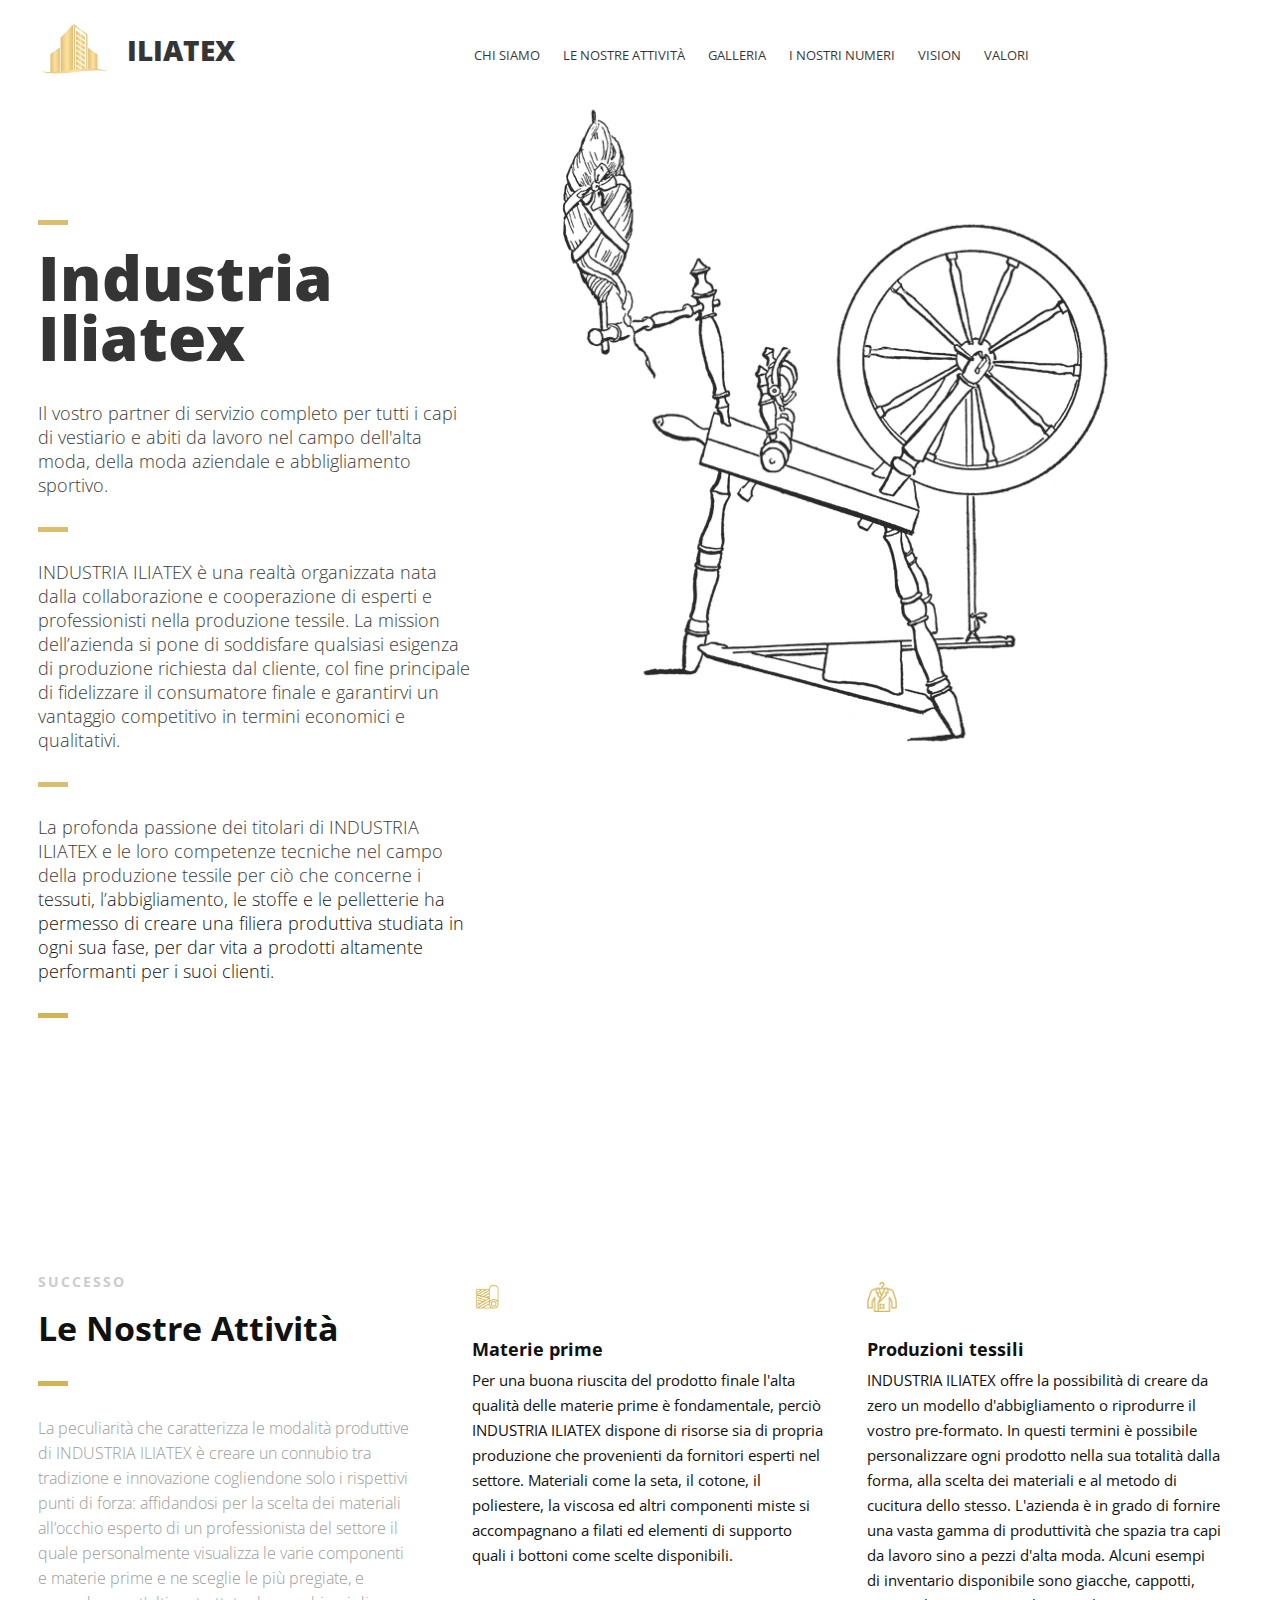
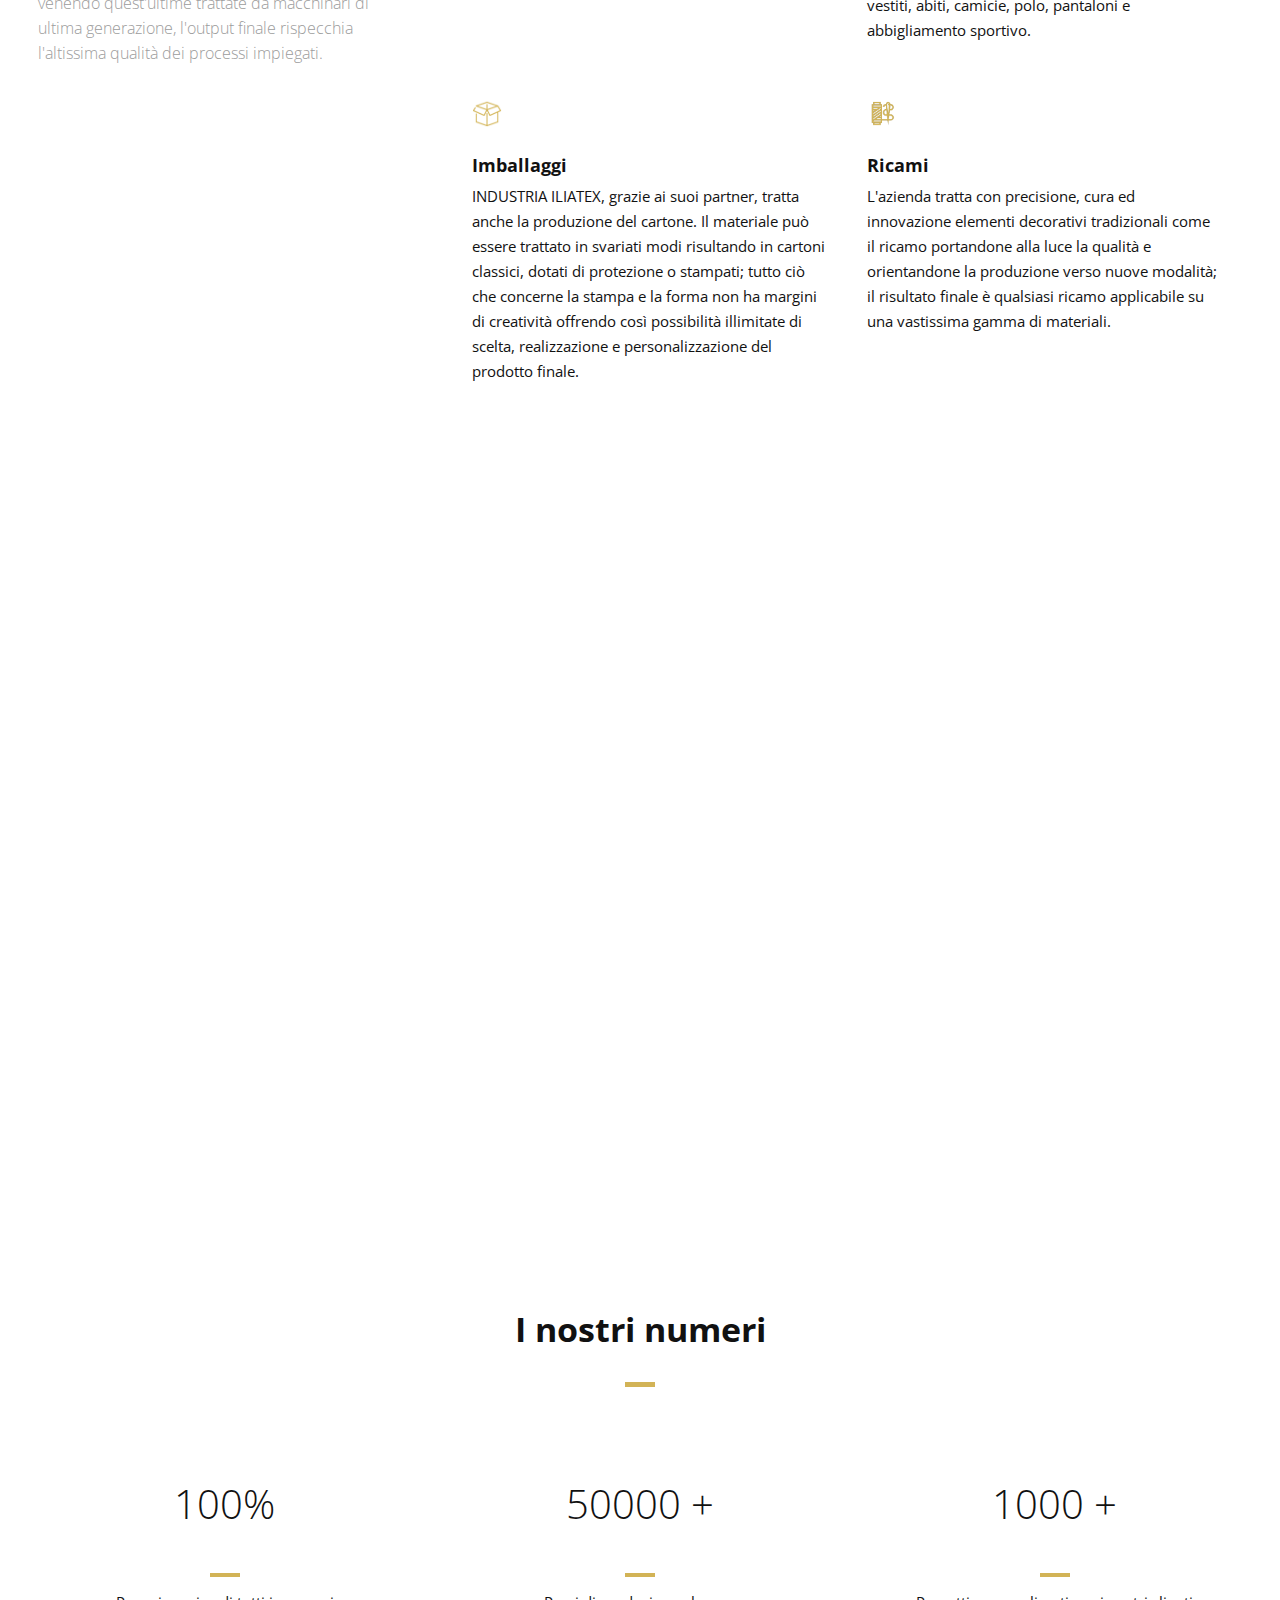
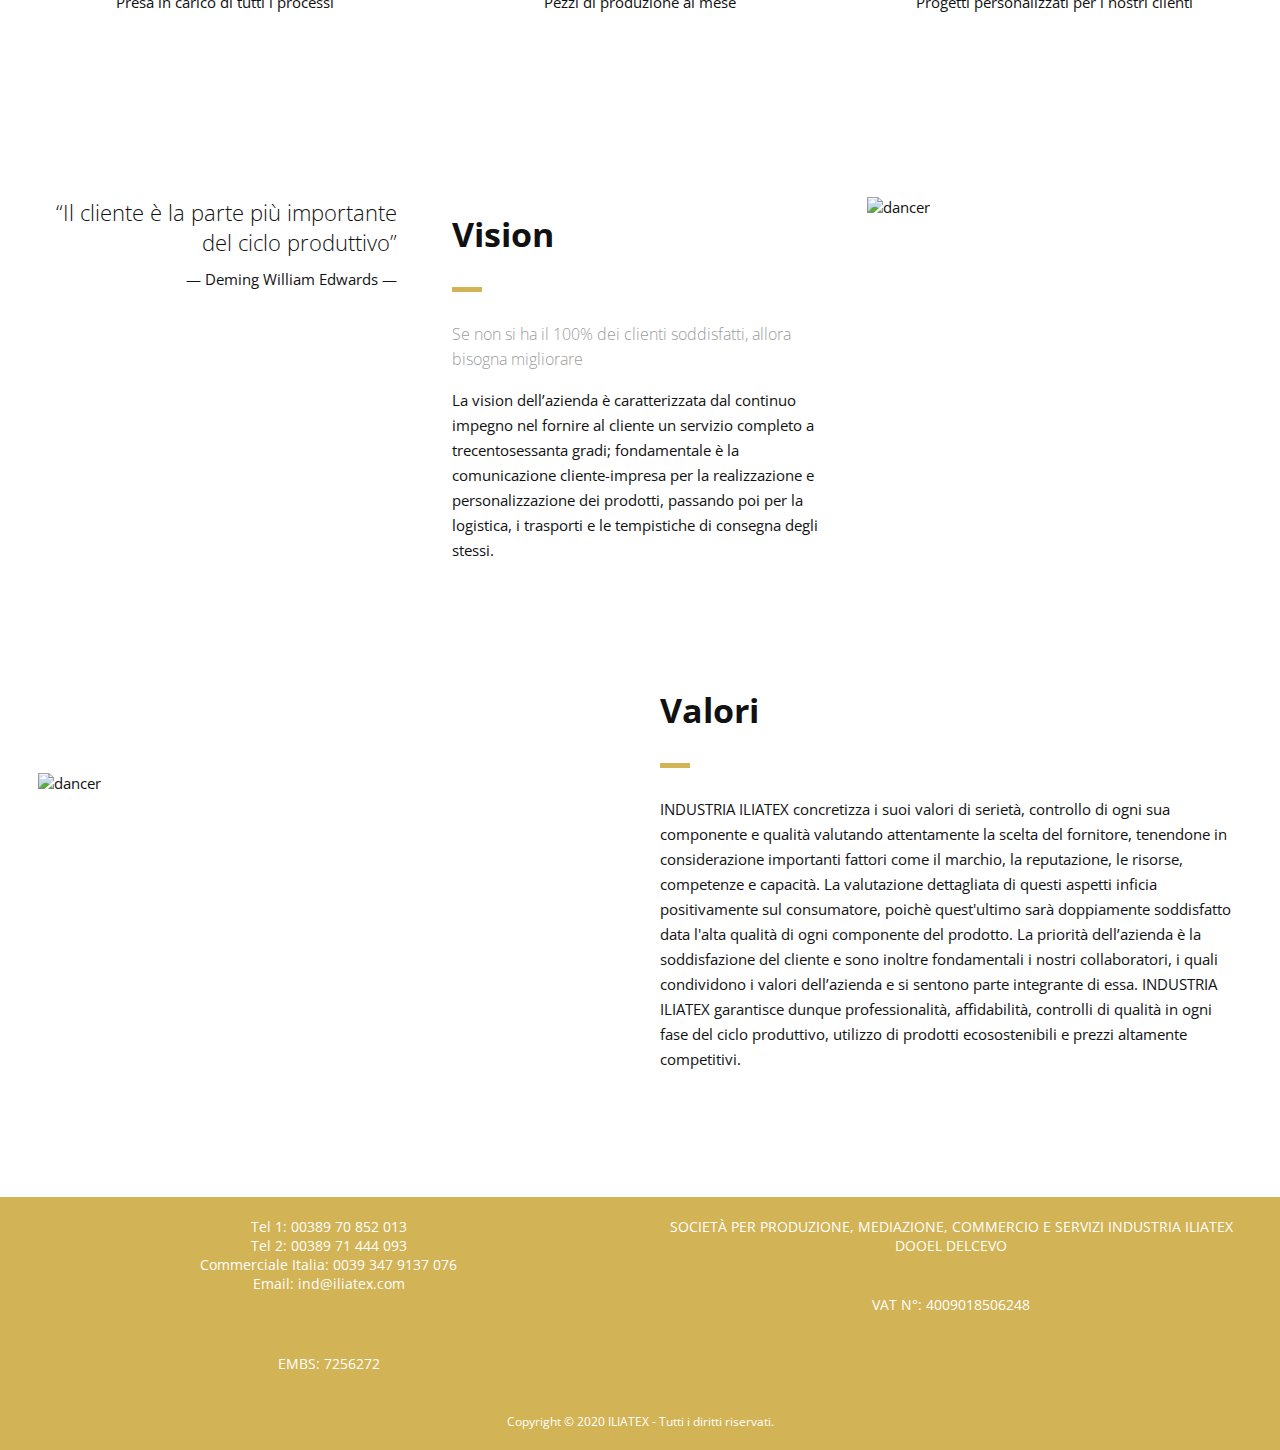
==== index.html @ d136b5f1 "Update index.html" ====
<!DOCTYPE html>
<html>
<head lang="en">
    <meta charset="UTF-8">

    <!--Page Title-->
    <title>INDUSTRIA ILIATEX</title>

    <!--Meta Keywords and Description-->
    <meta name="keywords" content="">
    <meta name="description" content="">
    <meta name="viewport" content="width=device-width, initial-scale=1.0, user-scalable=no"/>

    <!--Favicon-->
    <link rel="shortcut icon" href="images/logo.png" title="Favicon"/>

    <!-- Main CSS Files -->
    <link rel="stylesheet" href="css/style.css">

    <!-- Namari Color CSS -->
    <link rel="stylesheet" href="css/namari-color.css">

    <!--Icon Fonts - Font Awesome Icons-->
    <link rel="stylesheet" href="css/font-awesome.min.css">

    <!-- Animate CSS-->
    <link href="css/animate.css" rel="stylesheet" type="text/css">

    <!--Google Webfonts-->
    <link href='https://fonts.googleapis.com/css?family=Open+Sans:400,300,600,700,800' rel='stylesheet' type='text/css'>
</head>
<body>

<!-- Preloader -->
<div id="preloader">
    <div id="status" class="la-ball-triangle-path">
        <div></div>
        <div></div>
        <div></div>
    </div>
</div>
<!--End of Preloader-->


<div id="wrapper">

    <header id="banner" class="scrollto clearfix" data-enllax-ratio=".5">
        <div id="header" class="nav-collapse">
            <div class="row clearfix">
                <div class="col-1">

                    <!--Logo-->
                    <div id="logo">
                        <span>  
                            <img src="images/logo.png" style="margin-top: -10px;"/>
                            <h1>ILIATEX</h1>
                        </span>
                    </div>
                    <!--End of Logo-->

                    <!--Main Navigation-->
                    <nav id="nav-main">
                        <ul>
                            <li>
                                <a href="#banner">Chi Siamo</a>
                            </li>
                            <li>
                                <a href="#attivita">Le nostre attività</a>
                            </li>
                            <li>
                                <a href="#gallery">Galleria</a>
                            </li>
                            <li>
                                <a href="#numeri">I nostri numeri</a>
                            </li>
                            <li>
                                <a href="#services">Vision</a>
                            </li>
                            <li>
                                <a href="#valori">Valori</a>
                            </li>
                        </ul>
                    </nav>
                    <!--End of Main Navigation-->

                    <div id="nav-trigger"><span></span></div>
                    <nav id="nav-mobile"></nav>

                </div>
            </div>
        </div><!--End of Header-->

        <!--Banner Content-->
        <div id="banner-content" class="row clearfix"  style="min-height: 100vh;">

            <div class="col-38">

                <div class="section-heading">
                    <h1>Industria Iliatex</h1>
                    <h2>Il vostro partner di servizio completo per tutti i capi di vestiario e abiti da lavoro nel campo dell'alta moda, della moda aziendale e abbligliamento sportivo.</h2>
                    <h2>INDUSTRIA ILIATEX è una realtà organizzata nata dalla collaborazione e cooperazione di esperti e professionisti nella produzione tessile. La mission dell’azienda si pone di soddisfare qualsiasi esigenza di produzione richiesta dal cliente, col fine principale di fidelizzare il consumatore finale e garantirvi un vantaggio competitivo in termini economici e qualitativi.</h2>
                    <h2>La profonda passione dei titolari di INDUSTRIA ILIATEX e le loro competenze tecniche nel campo della produzione tessile per ciò che concerne i tessuti, l’abbigliamento, le stoffe e le pelletterie ha permesso di creare una filiera produttiva studiata in ogni sua fase, per dar vita a prodotti altamente performanti per i suoi clienti. 
</h2>
                </div>

            </div>

        </div><!--End of Row-->
    </header>

    <!--Main Content Area-->
    <main id="content">

        <!--Introduction-->
        <section id="attivita" class="introduction scrollto">

            <div class="row clearfix">

                <div class="col-3 ">
                    <div class="section-heading">
                        <h3>SUCCESSO</h3>
                        <h2 class="section-title">Le Nostre Attività</h2>
                        <p class="section-subtitle">La peculiarità che caratterizza le modalità produttive di INDUSTRIA ILIATEX è creare un connubio tra tradizione e innovazione cogliendone solo i rispettivi punti di forza: affidandosi per la scelta dei materiali all’occhio esperto di un professionista del settore il quale personalmente visualizza le varie componenti e materie prime e ne sceglie le più pregiate, e venendo quest'ultime trattate da macchinari di ultima generazione, l'output finale rispecchia l'altissima qualità dei processi impiegati.
</p>
                    </div>

                </div>

                <div class="col-2-3">
                       <!--Icon Block-->
                        <div class="col-2 icon-block icon-top " data-wow-delay="0.5s">
                            <!--Icon-->
                            <div class="icon">
                                <img src="./images/icons/materiali.png" width="30px" height="30px" style="color: red;"></img>
                            </div>
                            <!--Icon Block Description-->
                            <div class="icon-block-description">
                                <h4>Materie prime</h4>
                                <p>Per una buona riuscita del prodotto finale l'alta qualità delle materie prime è fondamentale, perciò INDUSTRIA ILIATEX dispone di risorse sia di propria produzione che provenienti da fornitori esperti nel settore. Materiali come la seta, il cotone, il poliestere, la viscosa ed altri componenti miste si accompagnano a filati ed elementi di supporto quali i bottoni come scelte disponibili.</p>
                            </div>
                        </div>
                        <!--End of Icon Block-->
                      <!--Icon Block-->
                      <div class="col-2 icon-block icon-top " data-wow-delay="0.1s">
                        <!--Icon-->
                        <div class="icon">
                            <img src="./images/icons/prod.png" width="30px" height="30px" style="color: red;"></img>
                        </div>
                        <!--Icon Block Description-->
                        <div class="icon-block-description">
                            <h4>Produzioni tessili</h4>
                            <p>INDUSTRIA ILIATEX offre la possibilità di creare da zero un modello d'abbigliamento o riprodurre il vostro pre-formato. In questi termini è possibile personalizzare ogni prodotto nella sua totalità dalla forma, alla scelta dei materiali e al metodo di cucitura dello stesso. L'azienda è in grado di fornire una vasta gamma di produttività che spazia tra capi da lavoro sino a pezzi d'alta moda. Alcuni esempi di inventario disponibile sono giacche, cappotti, vestiti, abiti, camicie, polo, pantaloni e abbigliamento sportivo.</p>
                        </div>
                    </div>
                    <!--End of Icon Block-->
                    
                          <!--Icon Block-->
                          <div class="col-2 icon-block icon-top " data-wow-delay="0.3s">
                            <!--Icon-->
                            <div class="icon">
                                <img src="./images/icons/imballagi.png" width="30px" height="30px" style="color: red;"></img>
                                
                            </div>
                            <!--Icon Block Description-->
                            <div class="icon-block-description">
                                <h4>Imballaggi</h4>
                                <p>INDUSTRIA ILIATEX, grazie ai suoi partner, tratta anche la produzione del cartone. Il materiale può essere trattato in svariati modi risultando in cartoni classici, dotati di protezione o stampati; tutto ciò che concerne la stampa e la forma non ha  margini di creatività offrendo così possibilità illimitate di scelta, realizzazione e personalizzazione del prodotto finale.</p>
                            </div>
                        </div>
                        <!--End of Icon Block-->


                    <!--Icon Block-->
                    <div class="col-2 icon-block icon-top " data-wow-delay="0.5s">
                        <!--Icon-->
                        <div class="icon">
                            <img src="./images/icons/ricami.png" width="30px" height="30px" style="color: red;"></img>
                        </div>
                        <!--Icon Block Description-->
                        <div class="icon-block-description">
                            <h4>Ricami</h4>
                            <p>L'azienda tratta con precisione, cura ed innovazione elementi decorativi tradizionali come il ricamo portandone alla luce la qualità e orientandone la produzione verso nuove modalità; il risultato finale è qualsiasi ricamo applicabile su una vastissima gamma di materiali.</p>
                        </div>
                    </div>
                    <!--End of Icon Block-->
                </div>

            </div>


        </section>
        <!--End of Introduction-->


        <!--Gallery-->
        <aside id="gallery" class="row text-center scrollto clearfix" data-featherlight-gallery
                 data-featherlight-filter="a">

                <a href="images/gallery-images/1.jpg" data-featherlight="image" class="col-3 wow fadeIn"
                   data-wow-delay="0.1s"><img src="images/gallery-images/1.jpg" alt="Landing Page"/></a>
                <a href="images/gallery-images/2.PNG" data-featherlight="image" class="col-3 wow fadeIn"
                   data-wow-delay="0.3s"><img src="images/gallery-images/2.PNG" alt="Landing Page"/></a>
                <a href="images/gallery-images/3.jpg" data-featherlight="image" class="col-3 wow fadeIn"
                   data-wow-delay="0.5s"><img src="images/gallery-images/3.jpg" alt="Landing Page"/></a>
                <a href="images/gallery-images/4.jpg" data-featherlight="image" class="col-3 wow fadeIn"
                   data-wow-delay="1.1s"><img src="images/gallery-images/4.jpg" alt="Landing Page"/></a>
                <a href="images/gallery-images/5.jpg" data-featherlight="image" class="col-3 wow fadeIn"
                   data-wow-delay="0.9s"><img src="images/gallery-images/5.jpg" alt="Landing Page"/></a>
                <a href="images/gallery-images/6.webp" data-featherlight="image" class="col-3 wow fadeIn"
                   data-wow-delay="0.7s"><img src="images/gallery-images/6.webp" alt="Landing Page"/></a>

        </aside>
        <!--End of Gallery-->


        <!--numeri-->
        <aside id="numeri" class="scrollto text-center " data-enllax-ratio=".2">

            <div class="row clearfix  ">

                <div class="section-heading">
                    <h2 class="section-title">I nostri numeri</h2>
                </div>

                <!--User Testimonial-->
                <blockquote class="col-3 testimonial classic">
                    <h1 class="Single">100%</h1>
                    <footer>Presa in carico di tutti i processi</footer>
                </blockquote>
                <!-- End of Testimonial-->

                <!--User Testimonial-->
                <blockquote class="col-3 testimonial classic">
                    <h1 class="Single">50000 +</h1>
                    <footer>Pezzi di produzione al mese</footer>
                </blockquote>
                <!-- End of Testimonial-->

                <!--User Testimonial-->
                <blockquote class="col-3 testimonial classic">
                    <h1 class="Single">1000 +</h1>
                    <footer>Progetti personalizzati per i nostri clienti</footer>
                </blockquote>
                <!-- End of Testimonial-->

            </div>

        </aside>
        <!--End of Testimonials-->

        <!--Content Section-->
        <div id="services" class="scrollto clearfix">

            <div class="row no-padding-bottom clearfix  ">


                <!--Content Left Side-->
                <div class="col-3">
                    <!--User Testimonial-->
                    <blockquote class="testimonial text-right bigtest">
                         
                        <q>Il cliente è la parte più importante del ciclo produttivo</q>
                        <footer>— Deming William Edwards —</footer>
                    </blockquote>
                    <!-- End of Testimonial-->

                </div>
                <!--End Content Left Side-->

                <!--Content of the Right Side-->
                <div class="col-3 ">
                    <div class="section-heading">
                        <h2 class="section-title">Vision</h2>
                        <p class="section-subtitle">Se non si ha il 100% dei clienti soddisfatti, allora bisogna migliorare</p>
                    </div>
                    <p>La vision dell’azienda è caratterizzata dal continuo impegno nel fornire al cliente un servizio completo a trecentosessanta gradi; fondamentale è la comunicazione cliente-impresa per la realizzazione e personalizzazione dei prodotti, passando poi per la logistica, i trasporti e le tempistiche di consegna degli stessi.
 
                    </p>
                    <p>
                       
                    </p>
                </div>
                <!--End Content Right Side-->

                <div class="col-3">
                    <img src="images/STRONZOCHECAMMINA.jpg" style="margin-top: 0px;" alt="dancer"/>
                </div>

            </div>


        </div>
        <!--End of Content Section-->

        <!--Clients-->
        <section id="valori" class="scrollto clearfix  ">
            <div class="row clearfix">
                <div class="col-2">
                    <img src="images/lavora.jpg" style="margin-top: 100px;" alt="dancer"/>
                   </div>
   
                <div class="col-2">

                    <div class="section-heading">
                   
                        <h2 class="section-title">Valori</h2>
                        <p class="section">INDUSTRIA ILIATEX concretizza i suoi valori di serietà, controllo di ogni sua componente e qualità valutando attentamente la scelta del fornitore, tenendone in considerazione importanti fattori come il marchio, la reputazione, le risorse, competenze e capacità. La valutazione dettagliata di questi aspetti inficia positivamente sul consumatore, poichè quest'ultimo sarà doppiamente soddisfatto data l'alta qualità di ogni componente del prodotto. La priorità dell’azienda è la soddisfazione del cliente e sono inoltre fondamentali i nostri collaboratori, i quali condividono i valori dell’azienda e si sentono parte integrante di essa. INDUSTRIA ILIATEX garantisce dunque professionalità, affidabilità, controlli di qualità in ogni fase del ciclo produttivo, utilizzo di prodotti ecosostenibili e prezzi altamente competitivi. </p>
                    </div>

                </div>

        
            </div>
        </section>
        <!--End of Clients-->

    </main>
    <!--End Main Content Area-->


    <!--Footer-->
    <footer id="landing-footer" class="clearfix">
        <!-- <div class="row clearfix">

            <p id="copyright" class="col-2">Copyright © 2020 ILIATEX - Tutti i diritti riservati.</p>
             
        </div> -->
        <div class="row clearfix">
            <div class="col-2" style="text-align: center; font-size: 14px;"> 
                Tel 1: 00389 70 852 013 <br/>
                Tel 2: 00389 71 444 093 <br/>
                Commerciale Italia: 0039 347 9137 076 <br/>
                Email: <a href="mailto:ind@iliatex.com" style="font-size: 14px;">ind@iliatex.com</a>
            </div>
            <div class="col-2" style="text-align: center;font-size: 14px;">SOCIETÀ PER PRODUZIONE, MEDIAZIONE, COMMERCIO E SERVIZI INDUSTRIA ILIATEX DOOEL DELCEVO</div>
            <div class="col-2" style="text-align: center;font-size: 14px;">VAT N°: 4009018506248</div>
                <div class="col-2" style="text-align: center;font-size: 14px;">EMBS: 7256272</div>
            <div class="col-1" style="text-align: center;">Copyright © 2020 ILIATEX - Tutti i diritti riservati.</div>
        </div>
        
    </footer>
    <!--End of Footer-->

</div>

<!-- Include JavaScript resources -->
<script src="js/jquery.1.8.3.min.js"></script>
<script src="js/wow.min.js"></script>
<script src="js/featherlight.min.js"></script>
<script src="js/featherlight.gallery.min.js"></script>
<script src="js/jquery.enllax.min.js"></script>
<script src="js/jquery.scrollUp.min.js"></script>
<script src="js/jquery.easing.min.js"></script>
<script src="js/jquery.stickyNavbar.min.js"></script>
<script src="js/jquery.waypoints.min.js"></script>
<script src="js/images-loaded.min.js"></script>
<script src="js/lightbox.min.js"></script>
<script src="js/site.js"></script>
<script>
    

</script>


</body>
</html>
---- css/style.css ----
/* Namari Landing Page v.1.1.0 Style Index - a free landing page by shapingrain.com

1. Default and Reset styles
- 1.1 Input Elements
2. Global elements
- 2.1 Header
- 2.2 Logo
- 2.3 Buttons
- 2.4 Navigation
- 2.5 Social Elements
- 2.6 Images
3. Fonts and Headings
4. Banner
- 4.1 SignUp Form
5. Content Elements
- 5.1 Icons
- 5.2 Parallax Elements
- 5.3 Divider
6. Landing Page Sections
- 6.1 Features
- 6.2 Testimonials
- 6.3 Gallery
- 6.4 Video
- 6.5 Clients
- 6.6 Pricing Table
7. Footer


/*------------------------------------------------------------------------------------------*/
/* 1. Defaults & Reset of specific styles across browsers */
/*------------------------------------------------------------------------------------------*/

*, *:before, *:after {
    -webkit-box-sizing: border-box;
    -moz-box-sizing: border-box;
    box-sizing: border-box;
}

body, div, dl, dt, dd, ul, ol, li, h1, h2, h3, h4, h5, h6, pre, form, blockquote, th, td {
    margin: 0;
    padding: 0;
    direction: ltr;
}

body {
    margin: 0;
    padding: 0;
    -webkit-font-smoothing: antialiased;
    overflow-x: hidden;
}

p {
    line-height: 25px;
}

.row img {
    height: auto;
    max-width: 100%;
}

a {
    text-decoration: none;
    line-height: inherit;
    -webkit-transition: opacity 0.3s ease-out;
    -moz-transition: opacity 0.3s ease-out;
    -o-transition: opacity 0.3s ease-out;
    transition: opacity 0.3s ease-out;
}

iframe {
    border: 0 !important;
}

.parallax-window {
    min-height: 400px;
    background: transparent;
}

figure {
    margin: 0;
}

/* Page Border */

.page-border {
    position: fixed;
    z-index: 999999;
    pointer-events: none;
}

.page-border .bottom-border, .page-border .left-border, .page-border .right-border, .page-border .top-border {
    background: #f3f3ef;
    position: fixed;
    z-index: 9999;
}

.page-border > .top-border, .page-border > .right-border, .page-border > .bottom-border, .page-border > .left-border {
    padding: 11px;
    background: #ccc;
}

.page-border .bottom-border, .page-border .top-border {
    width: 100%;
    padding: 10px;
    left: 0;
}

.page-border .left-border, .page-border .right-border {
    padding: 10px;
    height: 100%;
    top: 0;
}

.page-border .top-border {
    top: 0;
}

.page-border .right-border {
    right: 0;
}

.page-border .bottom-border {
    bottom: 0;
}

.page-border .left-border {
    left: 0;
}

#wrapper {
    margin:0px;
    position: relative;
}


/* --------- 1.1 Input Elements ---------- */

input, textarea {
    border: 1px solid #e1e1e1;
    padding: 10px;
    -webkit-transition: all .3s linear;
    -moz-transition: all .3s linear;
    transition: all .3s linear;
    border-radius: 3px;
}

input {
    height: 40px;
    margin: 3px 0;
    outline: none;
    line-height: normal;
    font-size: 14px;
}

input[type="submit"] {
    cursor: pointer;
    border-style: solid;
    border-width: 2px;
    padding-top: 0;
    padding-bottom: 0;
}

select {
    border: 1px solid #e1e1e1;
    height: 40px;
    padding: 5px;
}

input:focus, textarea:focus {
    box-shadow: inset 0 1px 3px rgba(0, 0, 0, 0.1);
}

*:focus {
    outline: none;
}

/*------------------------------------------------------------------------------------------*/
/* 2. Layout Elements */
/*------------------------------------------------------------------------------------------*/

section {
    clear: both;
    overflow: hidden;
}

/* Rows and Columns */

.row {
    max-width: 1245px;
    margin: 0 auto;
    padding: 75px 0;
    position: relative;
}

.no-padding-bottom .row, .no-padding-bottom div, .no-padding-bottom.row {
    padding-bottom: 0;
}

.no-padding-top.row, .no-padding-top div {
    padding-top: 0;
}

.big-padding-top {
    padding-top: 75px !important;
}

.big-padding-bottom {
    padding-bottom: 85px !important;
}

/* Targets all elements */

[class*='col-'] {
    float: left;
    padding: 20px;
}

#clients .col-2-3 [class*='col-'] {
    padding: 0;
}

/* Clearfix */

.clearfix:after {
    content: "";
    display: table;
    clear: both;
}

/* Main Widths */

.col-1 {
    width: 100%;
}

.col-2 {
    width: 50%;
}

.col-3 {
    width: 33.33%;
}

.col-4 {
    width: 25%;
}

.col-5 {
    width: 20%;
}

.col-6 {
    width: 16.6666666667%;
}

.col-7 {
    width: 14.2857142857%;
}

.col-8 {
    width: 12.5%;
}

.col-9 {
    width: 11.1111111111%;
}

.col-10 {
    width: 10%;
}

.col-11 {
    width: 9.09090909091%;
}

.col-12 {
    width: 8.33%;
}

.col-2-3 {
    width: 66.66%;
}

.col-3-4 {
    width: 75%;
}

.col-9-10 {
    width: 90%;
}

/* Golden Ratio */
.col-61 {
    width: 61.8%;
}

.col-38 {
    width: 38.2%;
}

/* --------- 2.1 Header --------- */

#header {
    height: 71px !important;
    top: 0px !important;
    overflow: visible;
    z-index: 9999;
    width: 100%;
    position: absolute !important;
}

#header .row {
    padding: 0;
}

#header aside {
    text-align: right;
}

#header ul {
    text-align: center;
}

#header li {
    display: inline-block;
    list-style: none;
    margin: 0;
}

/* --------- 2.2 Logo ---------- */

#logo {
    float: left;
    height: 71px;
    line-height: 66px;
    margin-right: 15px;
}

#logo h1, #logo h2 {
    display: inline-block;
}

#banner #logo h1 {
    font-size: 28px;
    margin-right: 10px;
    font-weight: 900;
    padding: 0;
}

#logo h2 {
    font-size: 18px;
    padding: 0;
}

#logo img {
    max-height: 60px;
    vertical-align: middle;
    margin-right: 15px;
}

#navigation-logo {
    display: none;
}

.nav-solid #logo #banner-logo {
    display: none;
}

.nav-solid #logo #navigation-logo {
    display: inline-block;
}

/* --------- 2.3 Buttons ---------- */

.call-to-action {
    padding: 35px 0 35px 0;
}

/*Style*/

.button {
    font-size: 16px;
    margin: 35px 0;
    padding: 11px 16px;
    -webkit-transition: all .3s linear;
    -moz-transition: all .3s linear;
    transition: all .3s linear;
    display: inline-block;
    border-width: 3px;
    border-style: solid;
}

/* Play Button */

#video-section {
    position:relative;
}

.play-video {
    height:110px;
    position:absolute;
    top:50%;
    margin-top:-110px;
    width:100%;
}

.play-icon {
    display: inline-block;
    font-size: 0px;
    cursor: pointer;
    margin: 45px auto;
    width: 110px;
    height: 110px;
    border-radius: 50%;
    text-align: center;
    position: relative;
    z-index: 1;
}

.play-icon:after {
    pointer-events: none;
    position: absolute;
    width: 100%;
    height: 100%;
    border-radius: 50%;
    content: '';
    -webkit-box-sizing: content-box;
    -moz-box-sizing: content-box;
    box-sizing: content-box;
}

.play-icon:before {
    font-family: 'fontawesome';
    content: '\f144';
    speak: none;
    font-size: 74px;
    line-height: 110px;
    font-style: normal;
    font-weight: normal;
    font-variant: normal;
    text-transform: none;
    display: block;
    -webkit-font-smoothing: antialiased;
    color:#fff;
}

.play-video .play-icon {
    background: rgba(255, 255, 255, 0.5);
    -webkit-transition: -webkit-transform ease-out 0.3s, background 0.4s;
    -moz-transition: -moz-transform ease-out 0.3s, background 0.4s;
    transition: transform ease-out 0.3s, background 0.4s;
}

.play-video .play-icon:after {
    top: 0;
    left: 0;
    padding: 0;
    z-index: -1;
    box-shadow: 0 0 0 2px rgba(255, 255, 255, 0.1);
    opacity: 0;
    -webkit-transform: scale(0.9);
    -moz-transform: scale(0.9);
    -ms-transform: scale(0.9);
    transform: scale(0.9);
}

.play-video .play-icon:hover {
    background: rgba(255, 255, 255, 0.05);
    -webkit-transform: scale(0.93);
    -moz-transform: scale(0.93);
    -ms-transform: scale(0.93);
    transform: scale(0.93);
    color: #fff;
}


/* --------- 2.4 Navigation ---------- */

#header {
    font-size: 13px;
}

#header aside {
    float: right;
}

#header nav ul {
    text-transform: uppercase;

}

#header nav a {
    height: 71px;
    line-height: 71px;
    display: block;
    padding: 0 10px;
}

#header nav a:hover {
    opacity: 0.6;
}

/*Navigation Solid*/

#header.nav-solid [class*='col-'] {
    padding: 0 20px;
}

#header.nav-solid {
    background: #fff;
    box-shadow: 2px 0px 3px rgba(0, 0, 0, 0.2);
    position: fixed !important;
    left:0;
}

#header.nav-solid nav a {
    border-bottom: 3px solid;
    border-color: #fff;
    -webkit-transition: all 0.3s ease-out;
    -moz-transition: all 0.3s ease-out;
    -o-transition: all 0.3s ease-out;
    transition: all 0.3s ease-out;
}

#header.nav-solid nav a:hover {
    opacity: 1;
}

/* Social Elements when Solid*/

#header.nav-solid .social-icons a {
    -webkit-transition: all 0.3s ease-out;
    -moz-transition: all 0.3s ease-out;
    -o-transition: all 0.3s ease-out;
    transition: all 0.3s ease-out;
    opacity: 0.5;
}

#header.nav-solid .social-icons a:hover {
    opacity: 1;
    color: #e4473c;
}

/* Responsive Nav Styling */

#nav-trigger {
    display: none;
    text-align: right;
}

#nav-trigger span {
    display: inline-block;
    width: 38px;
    height: 71px;
    color: #111;
    cursor: pointer;
    text-transform: uppercase;
    font-size: 22px;
    text-align: center;
    border-top-right-radius: 5px;
    border-top-left-radius: 5px;
    -webkit-transition: all 0.3s ease-out;
    -moz-transition: all 0.3s ease-out;
    -o-transition: all 0.3s ease-out;
    transition: all 0.3s ease-out;
}

#nav-trigger span:after {
    font-family: "fontAwesome";
    display: inline-block;
    width: 38px;
    height: 71px;
    line-height: 75px;
    text-align: center;
    content: "\f0c9";
    border-top-right-radius: 5px;
    border-top-left-radius: 5px;
}

#nav-trigger span.open:after {
    content: "\f00d";
}

#nav-trigger span:hover, .nav-solid #nav-trigger span.open:hover, .nav-solid #nav-trigger span:hover {
    opacity: 0.6;
}

#nav-trigger span.open, #nav-trigger span.open:hover {
    color: #111;
}

.nav-solid #nav-trigger span.open:hover {
    color: #999;
}

.nav-solid #nav-trigger span {
    color: #999;
    opacity: 1;
}

nav#nav-mobile {
    position: relative;
    display: none;
}

nav#nav-mobile ul {
    display: none;
    list-style-type: none;
    position: absolute;
    left: 0;
    right: 0;
    margin-left: -20px;
    margin-right: -20px;
    padding-top: 10px;
    padding-bottom: 10px;
    text-align: center;
    background-color: #fff;
    box-shadow: 0 5px 3px rgba(0, 0, 0, 0.2);
}

nav#nav-mobile ul:after {
    display: none;
}

nav#nav-mobile li {
    margin: 0 20px;
    float: none;
    text-align: left;
    border-bottom: 1px solid #e1e1e1;
}

nav#nav-mobile li:last-child {
    border-bottom: none;
}

.nav-solid nav#nav-mobile li {
    border-top: 1px solid #e1e1e1;
    border-bottom: none;
}

nav#nav-mobile a {
    display: block;
    padding: 12px 0;
    color: #333;
    width: 100%;
    height: auto;
    line-height: normal;
    display: block;
    border-bottom: none !important;
    -webkit-transition: all 0.3s ease-out;
    -moz-transition: all 0.3s ease-out;
    -o-transition: all 0.3s ease-out;
    transition: all 0.3s ease-out;
}

nav#nav-mobile a:hover {
    background: #fafafa;
    opacity: 1;
}

/* --------- 2.5 Social Elements ---------- */

#header .col-4 {
    text-align: right;
}

.social-icons {
    display: inline-block;
    list-style: none;
}

.social-icons a {
    display: inline-block;
    width: 32px;
    text-align: center;
}

.social-icons a:hover {
    opacity: 0.7;
}

.social-icons span {
    display: none;
}

#header .social-icons {
    margin-top: 27px;
}

/* --------- 2.6 Images ---------- */

/*Alignment*/

img {
    vertical-align: top;
}

.image-center {
    display: block;
    margin: 0 auto;
}

a img {
    border: none;
    -webkit-transition: all 0.3s ease-out;
    -moz-transition: all 0.3s ease-out;
    -o-transition: all 0.3s ease-out;
    transition: all 0.3s ease-out;
    -webkit-backface-visibility: hidden;
}

a img:hover {
    opacity: 0.7;
}

/*------------------------------------------------------------------------------------------*/
/* 3. Fonts */
/*------------------------------------------------------------------------------------------*/

h1 {
    padding: 20px 0;
}

h2 {
    padding: 14px 0;
}

h3 {
    padding: 10px 0;
}

h4 {
    padding: 7px 0;
}

h5 {
    padding: 7px 0;
}

h6 {
    padding: 7px 0;
}

/* Text Alignment */

.text-left {
    text-align: left;
}

.text-center {
    text-align: center;
}

.text-right {
    text-align: right;
}

/* Section Headings */

.section-heading {
    padding: 0 0 15px 0;
}

.section-subtitle {
    font-size: 18px;
    padding-top: 0;
}

.section-heading h3 {
    font-size: 14px;
    font-weight: bold;
    color: #ccc;
    letter-spacing: 2px;
    padding-bottom: 0;
}

/*------------------------------------------------------------------------------------------*/
/* 4. Banner */
/*------------------------------------------------------------------------------------------*/

#banner {
    background-size: cover;
}

#banner-content.row {
    padding-top: 170px;
    padding-bottom: 100px;
}

#banner h1 {
    padding-top: 5%;
}

#banner .section-heading:before {
    content: "";
    display: block;
    width: 30px;
    height: 5px;
    margin-top: 30px;
}



/*------------------------------------------------------------------------------------------*/
/* 5. Content Elements */
/*------------------------------------------------------------------------------------------*/

/* --------- 5.1 Icons ---------- */

/*Font Icon sizes*/

.fa-1x {
    font-size: 15px !important;
}

/*Icon Block*/

.icon-block {
    position: relative;
}

.icon-block h4 {
    font-weight: bold;
    padding-top: 0;
}

.icon-block .icon {
    position: absolute;
}

.icon-block p {
    margin-top: 0;
}

/* Icon Left*/

.icon-left .icon {
    left: 15;
}

.icon-left .icon-block-description {
    padding-left: 53px;
}

/* Icon Right */

.icon-right .icon {
    right: 15;
}

.icon-right .icon-block-description {
    padding-right: 53px;
}

/* Icon Above */

.icon-top {
    display: block;
}

.icon-top .icon {
    position: relative;
    display: block;
}

.icon-top .icon-block-description {
    padding-top: 25px;
}

/* --------- 5.2 Parallax Elements ---------- */

.banner-parallax-1, .banner-parallax-2, .banner-parallax-3 {
    min-height: 350px;
}

/* --------- 5.3 Divider ---------- */

.divider {
    position: relative;
    width: 40%;
    height: 20px;
    line-height: 20px;
    margin: 10px auto 5px auto;
    clear: both;
    text-align: center;
}

.divider-inner {
    position: absolute;
    height: 1px;
    width: 100%;
    top: 50%;
    margin-top: -1px;
    border-top: 1px solid;
    border-color: #e1e1e1;
}

.divider i {
    background: #fff;
    position: relative;
    top: -11px;
    padding: 0 5px 0 5px;
    color: #e1e1e1;
}

/*------------------------------------------------------------------------------------------*/
/* 6. Landing Page Sections */
/*------------------------------------------------------------------------------------------*/

/* --------- 6.1 Introduction ---------- */

.introduction img.featured {
    padding: 55px 0 0 0;
}

/* --------- 6.2 Features ---------- */

.features.row {
    padding-left: 5%;
    padding-right: 5%;
}

.features div:nth-child(4) {
    clear: both;
}

/* --------- 6.3 Testimonials ---------- */

.testimonial {
    padding: 15px;
}

blockquote {
    position: relative;
}

.testimonial img {
    max-height: 120px;
    border-radius: 250em;
}

.testimonial footer {
    padding-top: 12px;
}

/* Style Classic - Avatar above Testimonial */

.testimonial.classic img {
    display: inline-block;
    margin-bottom: 25px;
}

.testimonial.classic q {
    display: block;
}

.testimonial.classic footer:before {
    display: block;
    content: "";
    width: 30px;
    height: 4px;
    margin: 10px auto 15px auto;
}

/* Style Big */

.testimonial.bigtest {
    padding-top: 0;
}

.testimonial.bigtest q {
    font-size: 22px;
}

/* --------- 6.4 Gallery ---------- */

#gallery img {
    max-height: 300px !important;
}

#gallery [class*='col-'] {
    padding: 0;
}

#gallery a {
    display: inline-block;
    position: relative;
    overflow: hidden;
}

#gallery a:hover img {
    opacity: 0.15;
    -moz-backface-visibility: hidden;
}

#gallery a:before {
    font-size: 2.2em;
    font-style: normal;
    font-weight: normal;
    text-align: center;
    content: "+";
    width: 70px;
    height: 70px;
    border-radius: 100em;
    display: block;
    position: absolute;
    top: 55%;
    left: 50%;
    line-height: 72px;
    margin: -35px 0 0 -35px;
    opacity: 0;
    -webkit-transition: all .2s linear;
    -moz-transition: all .2s linear;
    transition: all .2s linear;
    vertical-align: middle;
}

#gallery a:hover:before {
    opacity: 1;
    top: 50%;
    left: 50%;
}

/**
 * Featherlight – ultra slim jQuery lightbox
 * Version 1.3.3 - http://noelboss.github.io/featherlight/
 *
 * Copyright 2015, Noël Raoul Bossart (http://www.noelboss.com)
 * MIT Licensed.
**/
@media all {
    .featherlight {
        display: none;

        /* dimensions: spanning the background from edge to edge */
        position: fixed;
        top: 0;
        right: 0;
        bottom: 0;
        left: 0;
        z-index: 2147483647; /* z-index needs to be >= elements on the site. */

        /* position: centering content */
        text-align: center;

        /* insures that the ::before pseudo element doesn't force wrap with fixed width content; */
        white-space: nowrap;

        /* styling */
        cursor: pointer;
        background: #333;
        /* IE8 "hack" for nested featherlights */
        background: rgba(0, 0, 0, 0);
    }

    /* support for nested featherlights. Does not work in IE8 (use JS to fix) */
    .featherlight:last-of-type {
        background: rgba(0, 0, 0, 0.8);
    }

    .featherlight:before {
        /* position: trick to center content vertically */
        content: '';
        display: inline-block;
        height: 100%;
        vertical-align: middle;
        margin-right: -0.25em;
    }

    .featherlight .featherlight-content {

        /* position: centering vertical and horizontal */
        text-align: left;
        vertical-align: middle;
        display: inline-block;

        /* dimensions: cut off images */
        overflow: auto;
        padding: 25px 0;
        border-bottom: 25px solid transparent;

        /* dimensions: handling small or empty content */
        min-width: 30%;

        /* dimensions: handling large content */
        margin-left: 5%;
        margin-right: 5%;
        max-height: 95%;

        /* styling */
        cursor: auto;

        /* reset white-space wrapping */
        white-space: normal;
    }

    /* contains the content */
    .featherlight .featherlight-inner {
        /* make sure its visible */
        display: block;
    }

    .featherlight .featherlight-close-icon {
        /* position: centering vertical and horizontal */
        position: absolute;
        z-index: 9999;
        top: 25px;
        right: 25px;

        /* dimensions: 25px x 25px */
        line-height: 25px;
        width: 25px;

        /* styling */
        cursor: pointer;
        text-align: center;
        color: #fff;
        font-family: "fontawesome";
        font-size: 22px;
        opacity: 0.5;
        -webkit-transition: all 0.3s ease-out;
        -moz-transition: all 0.3s ease-out;
        -o-transition: all 0.3s ease-out;
        transition: all 0.3s ease-out;
    }

    .featherlight .featherlight-close-icon:hover {
        opacity: 1;
    }

    .featherlight .featherlight-image {
        /* styling */
        max-height: 100%;
        max-width:100%;
    }

    .featherlight-iframe .featherlight-content {
        /* removed the border for image croping since iframe is edge to edge */
        border-bottom: 0;
        padding: 0;
    }

    .featherlight iframe {
        /* styling */
        border: none;
    }
}

/* handling phones and small screens */
@media only screen and (max-width: 1024px) {
    .featherlight .featherlight-content {
        /* dimensions: maximize lightbox with for small screens */
        margin-left: 10px;
        margin-right: 10px;
        max-height: 98%;

        padding: 10px 10px 0;
        border-bottom: 10px solid transparent;
    }

}

/* Gallery Styling */
@media all {
    .featherlight-next,
    .featherlight-previous {
        font-family: "fontawesome";
        font-size: 22px;
        display: block;
        position: absolute;
        top: 25px;
        right: 0;
        bottom: 0;
        left: 80%;
        cursor: pointer;
        /* preventing text selection */
        -webkit-touch-callout: none;
        -webkit-user-select: none;
        -khtml-user-select: none;
        -moz-user-select: none;
        -ms-user-select: none;
        user-select: none;
        /* IE9 hack, otherwise navigation doesn't appear */
        background: rgba(0, 0, 0, 0);
        -webkit-transition: all 0.3s ease-out;
        -moz-transition: all 0.3s ease-out;
        -o-transition: all 0.3s ease-out;
        transition: all 0.3s ease-out;
    }

    .featherlight-previous {
        left: 0;
        right: 80%;
    }

    .featherlight-next span,
    .featherlight-previous span {
        display: inline-block;
        opacity: 0.3;
        position: absolute;
        top: 50%;
        width: 100%;
        font-size: 80px;
        line-height: 80px;

        /* center vertically */
        margin-top: -40px;
        color: #fff;
        font-style: normal;
        font-weight: normal;
        -webkit-transition: all 0.3s ease-out;
        -moz-transition: all 0.3s ease-out;
        -o-transition: all 0.3s ease-out;
        transition: all 0.3s ease-out;
    }

    .featherlight-next span {
        text-align: right;
        left: auto;
        right: 7%;
    }

    .featherlight-previous span {
        text-align: left;
        left: 7%;
    }

    .featherlight-next:hover span,
    .featherlight-previous:hover span {
        display: inline-block;
        opacity: 1;
    }

    /* Hide navigation while loading */
    .featherlight-loading .featherlight-previous, .featherlight-loading .featherlight-next {
        display: none;
    }
}

/* Always display arrows on touch devices */
@media only screen and (max-device-width: 1024px) {
    .featherlight-next:hover,
    .featherlight-previous:hover {
        background: none;
    }

    .featherlight-next span,
    .featherlight-previous span {
        display: block;
    }
}

/* handling phones and small screens */
@media only screen and (max-width: 1024px) {
    .featherlight-next,
    .featherlight-previous {
        top: 10px;
        right: 10px;
        left: 85%;
    }

    .featherlight-previous {
        left: 10px;
        right: 85%;
    }

    .featherlight-next span,
    .featherlight-previous span {
        margin-top: -30px;
        font-size: 40px;
    }
}

/* --------- 6.5 Video ---------- */

#video-box {
    color:#fff;
    position:relative;
    overflow:hidden;
    text-align:center;
}

.video_container, .easyContainer {
    position: relative;
    padding-bottom: 56.25%; /* 16/9 ratio */
    margin: 0;
    padding-top: 0; /* IE6 workaround*/
    height: 0;
    overflow: hidden;
}

.video_container iframe, .video_container object, .video_container embed {
    position: absolute;
    top: 0;
    left: 0;
    width: 100% !important;
    height: 100% !important;
}

.slvj-lightbox iframe, .slvj-lightbox object, .slvj-lightbox embed {
    width: 100% !important;
    height: 529px !important;
}

.videojs-background-wrap {
    overflow: hidden;
    position: absolute;
    height: 100%;
    width: 100%;
    top: 0;
    left: 0;
    z-index: -998;
}

#slvj-window {
    width: 100%;
    min-height: 100%;
    z-index: 9999999999;
    background: rgba(0, 0, 0, 0.8);
    position: fixed;
    top: 0;
    left: 0;
}

#slvj-window,
#slvj-window * {
    -webkit-box-sizing: border-box;
    -moz-box-sizing: border-box;
    box-sizing: border-box;
}

#slvj-background-close {
    width: 100%;
    min-height: 100%;
    z-index: 31;
    position: fixed;
    top: 0;
    left: 0;
}

#slvj-back-lightbox {
    max-width: 940px;
    max-height: 529px;
    z-index: 32;
    text-align: center;
    margin: 0 auto;
}

.slvj-lightbox {
    width: 100%;
    height: 100%;
    margin: 0;
    z-index: 53;
}

#slvj-close-icon:before {
    font-family: "fontawesome";
    color: #fff;
    content: '\f00d';
    font-size: 22px;
    opacity: 0.5;
    -webkit-transition: all 0.3s ease-out;
    -moz-transition: all 0.3s ease-out;
    -o-transition: all 0.3s ease-out;
    transition: all 0.3s ease-out;
    z-index: 99999;
    height: 22px;
    width: 22px;
    position: absolute;
    top: 15px;
    right: 15px;
    cursor: pointer;
}

#slvj-close-icon:before:hover {
    opacity: 1;
    cursor: pointer;
}

/* --------- 6.6 Clients ---------- */

#clients a {
    display: block;
    text-align: center;
    position: relative;
    text-transform: uppercase;
    font-weight: bold;
    color: #fff;
}

#clients img {
    display: inline-block;
    padding: 15px 25px;
}

.client-overlay {
    background: rgba(0, 0, 0, 0.8);
    position: absolute;
    top;
    0;
    right: 0;
    bottom: 0;
    left: 0;
    width: 100%;
    height: 100%;
    opacity: 0;
    -webkit-transition: all 0.3s ease-out;
    -moz-transition: all 0.3s ease-out;
    -o-transition: all 0.3s ease-out;
    transition: all 0.3s ease-out;
}

#clients a:hover .client-overlay {
    opacity: 1;
}

.client-overlay span {
    position: absolute;
    top: 48%;
    left: 0;
    width: 100%;
    text-align: center;
    display: inline-block;
}

/* --------- 6.7 Pricing Table ---------- */

.pricing-block-content {
    background: #fff;
    padding: 25px 0 25px 0;
    box-shadow: 0px 1px 2px rgba(0, 0, 0, 0.07);
    transition: all 0.2s ease-in-out 0s;
    position: relative;
    border: 10px solid #fff;
}


.pricing-block ul {
    list-style: none;
    margin: 25px 0 25px 0;
}

.pricing-block li {
    padding: 14px 0;
    border-bottom: 1px dotted #e1e1e1;
}

.pricing-block li:last-of-type {
    border:none;
}

.pricing-block h3 {
    font-size:17px;
    text-transform:uppercase;
    padding-bottom:0;
}

.pricing-sub {
    font-style: italic;
    color:#ccc;
    margin:0 0 25px 0;
}

/*Price*/

.pricing {
    background: #f5f5f5;
    padding: 25px;
    position: relative;
}

.price {
    display: inline-block;
    font-size: 62px;
    font-weight: 700;
    position: relative;
}

.price span {
    position: absolute;
    top: 0;
    left: -20px;
    font-size: 22px;
}

.pricing  p {
    font-style:italic;
    color:#b4b4b4;
    line-height:auto;
    margin:0;
}



/*------------------------------------------------------------------------------------------*/
/* 7. Footer */
/*------------------------------------------------------------------------------------------*/

#landing-footer {
    clear: both;
}

#landing-footer .row {
    padding: 0;
}

#landing-footer p {
    margin: 0;
}

#landing-footer ul {
    list-style: none;
    text-align: right;
}

#landing-footer li {
    display: inline-block;
}

/* Scroll Up */

#scrollUp {
    bottom: 15px;
    right: 30px;
    width: 70px;
    height: 80px;
    margin-bottom: -10px;
    padding: 0 5px 20px 5px;
    text-align: center;
    text-decoration: none;
    color: #fff;
    -webkit-transition: margin-bottom 150ms linear;
    -moz-transition: margin-bottom 150ms linear;
    -o-transition: margin-bottom 150ms linear;
    transition: margin-bottom 150ms linear;
}

#scrollUp:hover {
    margin-bottom: 0;
}

#scrollUp:before {
    background: #d2b356;
    font-family: "fontawesome";
    font-size: 2.4em;
    font-style: normal;
    font-weight: normal;
    text-align: center;
    color: #fff;
    width: 45px;
    height: 45px;
    display: inline-block;
    line-height: 45px;
    content: "\f106";
    opacity: 1;
}

/*Preloader*/

#preloader {
    position: fixed;
    top: 0;
    left: 0;
    right: 0;
    bottom: 0;
    background-color: #fff; /* change if the mask should have another color then white */
    z-index: 99999; /* makes sure it stays on top */
}

#status {
    width: 110px;
    height: 110px;
    position: absolute;
    left: 50%; /* centers the loading animation horizontally one the screen */
    top: 50%; /* centers the loading animation vertically one the screen */
    background-position: center;
    margin: -55px 0 0 -55px; /* is width and height divided by two */
    text-align: center;
}

/*!
 * Load Awesome v1.1.0 (http://github.danielcardoso.net/load-awesome/)
 * Copyright 2015 Daniel Cardoso <@DanielCardoso>
 * Licensed under MIT
 */
.la-ball-triangle-path,
.la-ball-triangle-path > div {
    position: relative;
    -webkit-box-sizing: border-box;
    -moz-box-sizing: border-box;
    box-sizing: border-box;
}

.la-ball-triangle-path {
    display: block;
    font-size: 0;
    color: #fff;
}

.la-ball-triangle-path.la-dark {
    color: #333;
}

.la-ball-triangle-path > div {
    display: inline-block;
    float: none;
    background-color: currentColor;
    border: 0 solid currentColor;
}

.la-ball-triangle-path {
    width: 32px;
    height: 32px;
}

.la-ball-triangle-path > div {
    position: absolute;
    top: 0;
    left: 0;
    width: 10px;
    height: 10px;
    border-radius: 100%;
}

.la-ball-triangle-path > div:nth-child(1) {
    -webkit-animation: ball-triangle-path-ball-one 2s 0s ease-in-out infinite;
    -moz-animation: ball-triangle-path-ball-one 2s 0s ease-in-out infinite;
    -o-animation: ball-triangle-path-ball-one 2s 0s ease-in-out infinite;
    animation: ball-triangle-path-ball-one 2s 0s ease-in-out infinite;
}

.la-ball-triangle-path > div:nth-child(2) {
    -webkit-animation: ball-triangle-path-ball-two 2s 0s ease-in-out infinite;
    -moz-animation: ball-triangle-path-ball-two 2s 0s ease-in-out infinite;
    -o-animation: ball-triangle-path-ball-two 2s 0s ease-in-out infinite;
    animation: ball-triangle-path-ball-two 2s 0s ease-in-out infinite;
}

.la-ball-triangle-path > div:nth-child(3) {
    -webkit-animation: ball-triangle-path-ball-tree 2s 0s ease-in-out infinite;
    -moz-animation: ball-triangle-path-ball-tree 2s 0s ease-in-out infinite;
    -o-animation: ball-triangle-path-ball-tree 2s 0s ease-in-out infinite;
    animation: ball-triangle-path-ball-tree 2s 0s ease-in-out infinite;
}

.la-ball-triangle-path.la-sm {
    width: 16px;
    height: 16px;
}

.la-ball-triangle-path.la-sm > div {
    width: 4px;
    height: 4px;
}

.la-ball-triangle-path.la-2x {
    width: 64px;
    height: 64px;
}

.la-ball-triangle-path.la-2x > div {
    width: 20px;
    height: 20px;
}

.la-ball-triangle-path.la-3x {
    width: 96px;
    height: 96px;
}

.la-ball-triangle-path.la-3x > div {
    width: 30px;
    height: 30px;
}

/*
 * Animations
 */
@-webkit-keyframes ball-triangle-path-ball-one {
    0% {
        -webkit-transform: translate(0, 220%);
        transform: translate(0, 220%);
    }
    17% {
        opacity: .25;
    }
    33% {
        opacity: 1;
        -webkit-transform: translate(110%, 0);
        transform: translate(110%, 0);
    }
    50% {
        opacity: .25;
    }
    66% {
        opacity: 1;
        -webkit-transform: translate(220%, 220%);
        transform: translate(220%, 220%);
    }
    83% {
        opacity: .25;
    }
    100% {
        opacity: 1;
        -webkit-transform: translate(0, 220%);
        transform: translate(0, 220%);
    }
}

@-moz-keyframes ball-triangle-path-ball-one {
    0% {
        -moz-transform: translate(0, 220%);
        transform: translate(0, 220%);
    }
    17% {
        opacity: .25;
    }
    33% {
        opacity: 1;
        -moz-transform: translate(110%, 0);
        transform: translate(110%, 0);
    }
    50% {
        opacity: .25;
    }
    66% {
        opacity: 1;
        -moz-transform: translate(220%, 220%);
        transform: translate(220%, 220%);
    }
    83% {
        opacity: .25;
    }
    100% {
        opacity: 1;
        -moz-transform: translate(0, 220%);
        transform: translate(0, 220%);
    }
}

@-o-keyframes ball-triangle-path-ball-one {
    0% {
        -o-transform: translate(0, 220%);
        transform: translate(0, 220%);
    }
    17% {
        opacity: .25;
    }
    33% {
        opacity: 1;
        -o-transform: translate(110%, 0);
        transform: translate(110%, 0);
    }
    50% {
        opacity: .25;
    }
    66% {
        opacity: 1;
        -o-transform: translate(220%, 220%);
        transform: translate(220%, 220%);
    }
    83% {
        opacity: .25;
    }
    100% {
        opacity: 1;
        -o-transform: translate(0, 220%);
        transform: translate(0, 220%);
    }
}

@keyframes ball-triangle-path-ball-one {
    0% {
        -webkit-transform: translate(0, 220%);
        -moz-transform: translate(0, 220%);
        -o-transform: translate(0, 220%);
        transform: translate(0, 220%);
    }
    17% {
        opacity: .25;
    }
    33% {
        opacity: 1;
        -webkit-transform: translate(110%, 0);
        -moz-transform: translate(110%, 0);
        -o-transform: translate(110%, 0);
        transform: translate(110%, 0);
    }
    50% {
        opacity: .25;
    }
    66% {
        opacity: 1;
        -webkit-transform: translate(220%, 220%);
        -moz-transform: translate(220%, 220%);
        -o-transform: translate(220%, 220%);
        transform: translate(220%, 220%);
    }
    83% {
        opacity: .25;
    }
    100% {
        opacity: 1;
        -webkit-transform: translate(0, 220%);
        -moz-transform: translate(0, 220%);
        -o-transform: translate(0, 220%);
        transform: translate(0, 220%);
    }
}

@-webkit-keyframes ball-triangle-path-ball-two {
    0% {
        -webkit-transform: translate(110%, 0);
        transform: translate(110%, 0);
    }
    17% {
        opacity: .25;
    }
    33% {
        opacity: 1;
        -webkit-transform: translate(220%, 220%);
        transform: translate(220%, 220%);
    }
    50% {
        opacity: .25;
    }
    66% {
        opacity: 1;
        -webkit-transform: translate(0, 220%);
        transform: translate(0, 220%);
    }
    83% {
        opacity: .25;
    }
    100% {
        opacity: 1;
        -webkit-transform: translate(110%, 0);
        transform: translate(110%, 0);
    }
}

@-moz-keyframes ball-triangle-path-ball-two {
    0% {
        -moz-transform: translate(110%, 0);
        transform: translate(110%, 0);
    }
    17% {
        opacity: .25;
    }
    33% {
        opacity: 1;
        -moz-transform: translate(220%, 220%);
        transform: translate(220%, 220%);
    }
    50% {
        opacity: .25;
    }
    66% {
        opacity: 1;
        -moz-transform: translate(0, 220%);
        transform: translate(0, 220%);
    }
    83% {
        opacity: .25;
    }
    100% {
        opacity: 1;
        -moz-transform: translate(110%, 0);
        transform: translate(110%, 0);
    }
}

@-o-keyframes ball-triangle-path-ball-two {
    0% {
        -o-transform: translate(110%, 0);
        transform: translate(110%, 0);
    }
    17% {
        opacity: .25;
    }
    33% {
        opacity: 1;
        -o-transform: translate(220%, 220%);
        transform: translate(220%, 220%);
    }
    50% {
        opacity: .25;
    }
    66% {
        opacity: 1;
        -o-transform: translate(0, 220%);
        transform: translate(0, 220%);
    }
    83% {
        opacity: .25;
    }
    100% {
        opacity: 1;
        -o-transform: translate(110%, 0);
        transform: translate(110%, 0);
    }
}

@keyframes ball-triangle-path-ball-two {
    0% {
        -webkit-transform: translate(110%, 0);
        -moz-transform: translate(110%, 0);
        -o-transform: translate(110%, 0);
        transform: translate(110%, 0);
    }
    17% {
        opacity: .25;
    }
    33% {
        opacity: 1;
        -webkit-transform: translate(220%, 220%);
        -moz-transform: translate(220%, 220%);
        -o-transform: translate(220%, 220%);
        transform: translate(220%, 220%);
    }
    50% {
        opacity: .25;
    }
    66% {
        opacity: 1;
        -webkit-transform: translate(0, 220%);
        -moz-transform: translate(0, 220%);
        -o-transform: translate(0, 220%);
        transform: translate(0, 220%);
    }
    83% {
        opacity: .25;
    }
    100% {
        opacity: 1;
        -webkit-transform: translate(110%, 0);
        -moz-transform: translate(110%, 0);
        -o-transform: translate(110%, 0);
        transform: translate(110%, 0);
    }
}

@-webkit-keyframes ball-triangle-path-ball-tree {
    0% {
        -webkit-transform: translate(220%, 220%);
        transform: translate(220%, 220%);
    }
    17% {
        opacity: .25;
    }
    33% {
        opacity: 1;
        -webkit-transform: translate(0, 220%);
        transform: translate(0, 220%);
    }
    50% {
        opacity: .25;
    }
    66% {
        opacity: 1;
        -webkit-transform: translate(110%, 0);
        transform: translate(110%, 0);
    }
    83% {
        opacity: .25;
    }
    100% {
        opacity: 1;
        -webkit-transform: translate(220%, 220%);
        transform: translate(220%, 220%);
    }
}

@-moz-keyframes ball-triangle-path-ball-tree {
    0% {
        -moz-transform: translate(220%, 220%);
        transform: translate(220%, 220%);
    }
    17% {
        opacity: .25;
    }
    33% {
        opacity: 1;
        -moz-transform: translate(0, 220%);
        transform: translate(0, 220%);
    }
    50% {
        opacity: .25;
    }
    66% {
        opacity: 1;
        -moz-transform: translate(110%, 0);
        transform: translate(110%, 0);
    }
    83% {
        opacity: .25;
    }
    100% {
        opacity: 1;
        -moz-transform: translate(220%, 220%);
        transform: translate(220%, 220%);
    }
}

@-o-keyframes ball-triangle-path-ball-tree {
    0% {
        -o-transform: translate(220%, 220%);
        transform: translate(220%, 220%);
    }
    17% {
        opacity: .25;
    }
    33% {
        opacity: 1;
        -o-transform: translate(0, 220%);
        transform: translate(0, 220%);
    }
    50% {
        opacity: .25;
    }
    66% {
        opacity: 1;
        -o-transform: translate(110%, 0);
        transform: translate(110%, 0);
    }
    83% {
        opacity: .25;
    }
    100% {
        opacity: 1;
        -o-transform: translate(220%, 220%);
        transform: translate(220%, 220%);
    }
}

@keyframes ball-triangle-path-ball-tree {
    0% {
        -webkit-transform: translate(220%, 220%);
        -moz-transform: translate(220%, 220%);
        -o-transform: translate(220%, 220%);
        transform: translate(220%, 220%);
    }
    17% {
        opacity: .25;
    }
    33% {
        opacity: 1;
        -webkit-transform: translate(0, 220%);
        -moz-transform: translate(0, 220%);
        -o-transform: translate(0, 220%);
        transform: translate(0, 220%);
    }
    50% {
        opacity: .25;
    }
    66% {
        opacity: 1;
        -webkit-transform: translate(110%, 0);
        -moz-transform: translate(110%, 0);
        -o-transform: translate(110%, 0);
        transform: translate(110%, 0);
    }
    83% {
        opacity: .25;
    }
    100% {
        opacity: 1;
        -webkit-transform: translate(220%, 220%);
        -moz-transform: translate(220%, 220%);
        -o-transform: translate(220%, 220%);
        transform: translate(220%, 220%);
    }
}

/*------------------------------------------------------------------------------------------*/
/* Responsive Elements */
/*------------------------------------------------------------------------------------------*/

/* =Media Queries for Nav
===============================*/
@media all and (max-width: 1024px) {
    #nav-trigger {
        display: block;
    }

    nav#nav-main {
        display: none;
    }

    nav#nav-mobile {
        display: block;
    }

    nav#nav-mobile li {
        display: block;
    }

    #header aside {
        display: none;
    }
}

/* Landscape mobile & down
===============================*/
@media (max-width: 760px) {

    #wrapper {
        margin:0;
        padding:0;
    }

    .page-border, #scrollUp, #scrollUp:before {
        display:none;
    }

    .row {
        padding: 15px !important;
    }

    .col-1, .col-2, .col-3, .col-4, .col-5, .col-6, .col-7, .col-8, .col-9, .col-10, .col-11, .col-12, .col-2-3, .col-3-4, .col-9-10, .col-61, .col-38, .row {
        width: 100%;
    }

    .col-1, .col-2, .col-3, .col-4, .col-5, .col-6, .col-7, .col-8, .col-9, .col-10, .col-11, .col-12, .col-2-3, .col-3-4, .col-9-10, .col-61, .col-38 {
        padding-right: 0;
        padding-left: 0;
    }

    /*-----------------Header Elements-----------------*/
    #header .row {
        padding: 0 15px !important;
    }

    #header.nav-solid [class*="col-"] {
        padding: 0;
    }

    /*Logo*/
    #logo h2 {
        padding: 0;
    }

    /* Social */
    #header aside {
        clear: both;
        padding: 0;
    }

    #header ul.social-icons {
        margin-top: 0;
    }

    #banner-content.row {
        padding-top: 85px !important;
    }

    /*-----------------Sections-----------------*/

    /* Call to Action*/
    .call-to-action {
        padding-bottom: 25px;
    }

    /* Video */
    .slvj-lightbox iframe, .slvj-lightbox object, .slvj-lightbox embed {
        height: 270px !important;
    }

    /* Footer */
    #landing-footer #copyright {
        float: left;
        width: 50%;
    }

    #landing-footer .social-icons {
        float: right;
        width: 50%;
    }

    /*-----------------Typography-----------------*/
    h1 {
        font-size: 38px;
    }

    #banner h1 {
        font-size: 48px;
    }

    /* Hide Elements */
    a#scrollUp {
        display: none !important;
    }

}

/* Mobile to Tablet Portrait
===============================*/
@media (min-width: 480px) and (max-width: 767px) {

    #wrapper {
        margin:0;
        padding:0;
    }

    .page-border, #scrollUp, #scrollUp:before {
        display:none;
    }


    .row {
        padding: 15px 0 !important;
    }

    .col-1, .col-2, .col-5, .col-7, .col-9, .col-11, .col-2-3, .col-3-4, .col-61, .col-38, .row {
        width: 100%;
    }

    .col-3, .col-4, .col-6, .col-8, .col-10, .col-12 {
        width: 50%;
    }

    .col-3 {
        width: 100%;
    }

    /*-----------------Header Elements-----------------*/
    #header .row {
        padding: 0 !important;
    }

    #header aside {
        display: inline-block;
        position: absolute;
        top: 40px;
        right: 60px;
        padding-top:3px;
        padding-right: 5px;
    }

    #header.nav-solid aside {
        top: 20px;
    }

    #header aside ul {
        margin-top: 0 !important;
        padding-top: 6px;
    }

    #banner-content.row {
        padding-top: 85px !important;
    }

    /*Navigation*/
    nav#nav-mobile ul {
        margin-left: -40px;
        margin-right: -40px;
        padding-left: 20px;
        padding-right: 20px;
    }

    /*-----------------Sections-----------------*/

    /* Video */
    .slvj-lightbox iframe, .slvj-lightbox object, .slvj-lightbox embed {
        height: 370px !important;
    }

    /* Footer */
    #landing-footer #copyright {
        
        width: 100%;
    }

    #landing-footer .social-icons {
        float: right;
        width: 50%;
    }

}

/* Landscape Tablet to Desktop
===============================*/
@media (min-width: 768px) and (max-width: 1024px) {

    #wrapper {
        margin:0;
        padding:0;
    }

    .page-border {
        display:none;
    }

    .big-padding-top {
        padding-top: 45px !important;
    }

    /*-----------------Header Elements-----------------*/
    #header aside {
        display: inline-block;
        position: absolute;
        top: 40px;
        right: 60px;
        padding-top:3px;
        padding-right: 5px;
    }

    #header.nav-solid aside {
        top: 20px;
    }

    #header aside ul {
        margin-top: 0 !important;
        padding-top: 6px;
    }

    /*Navigation*/
    nav#nav-mobile ul {
        margin-left: -40px;
        margin-right: -40px;
        padding-left: 20px;
        padding-right: 20px;
    }

    /*-----------------Sections-----------------*/

    /* Video */
    .slvj-lightbox iframe, .slvj-lightbox object, .slvj-lightbox embed {
        height: 432px !important;
    }

}
---- css/namari-color.css ----
/* Namari Landing Page Dynamic Style Index

1. Website Default Styling
2. Navigation
3. Primary and Secondary Colors
4. Banner
5. Typography
6. Buttons
7. Footer


/*------------------------------------------------------------------------------------------*/
/* 1. Website Default Styling */
/*------------------------------------------------------------------------------------------*/


body {
    background:#fff;
}


/* Default Link Color */

a, .la-ball-triangle-path {
    color:#d2b356;
}

a:hover, #header.nav-solid nav a:hover {
    color:#d2b356;
}

/* Default Icon Color */

.icon i {
    color:#d2b356;
}

/* Border Color */

#banner .section-heading:before, .testimonial.classic footer:before {
    background: #d2b356;
}

.pricing-block-content:hover {
    border-color:#d2b356;
}


/*------------------------------------------------------------------------------------------*/
/* 2. Navigation */
/*------------------------------------------------------------------------------------------*/


/* Transparent Navigation Color on a Banner */

#header nav a, #header i {
    color:#111;
}


/* Navigation Colors when the Navigation is sticky and solid */ 

#header.nav-solid, #header.nav-solid a, #header.nav-solid i, #nav-mobile ul li a {
    color:#333;
}


/* Navigation Active State */

#header.nav-solid .active {
    color: #d2b356;
    border-color: #d2b356;
}    



/*------------------------------------------------------------------------------------------*/
/* 3. Primary and Secondary Colors */
/*------------------------------------------------------------------------------------------*/


/* Primary Background and Text Colors */

.primary-color, .featured .pricing {
    background-color:#d2b356;
}

.primary-color, .primary-color .section-title, .primary-color .section-subtitle, .featured .pricing, .featured .pricing p {
    color:#fff;    
}

.section-heading h2:after {
    background:#d2b356;
    content:"";
    display:block;
    width:30px;
    height:5px;
    margin-top:30px;
}

.text-center .section-heading h2:after {
    margin:30px auto 25px auto;
}

/* Primary Icon Colors */

.primary-color .icon i, .primary-color i {
    color:#fff;
}


/* Secondary Background and Text Colors */

.secondary-color {
    background-color:#f5f5f5;
}


/*------------------------------------------------------------------------------------------*/
/* 4. Banner */
/*------------------------------------------------------------------------------------------*/


/* Banner Background and Text Colors */

#banner {
    background: url("../images/wheel.png") no-repeat center top;
    background-size:cover;
}
@media (max-width: 767px) {
    #banner {
        background: none;
        background-size:cover;
    }
}

/*------------------------------------------------------------------------------------------*/
/* 5. Typography */
/*------------------------------------------------------------------------------------------*/


body {
    font-family: 'Open Sans', sans-serif, Arial, Helvetica;
    font-size:15px;
    font-weight:normal;
    color:#111;
}

/* Logo, if you are using Fonts as Logo and not image

#logo h1 {
    font-family:;
    font-size:; 
    font-weight:;
    color:;
}

#logo h2 {
    font-family:;
    font-size:; 
    font-weight:;
    color:;
}

*/


/* Banner Typography */

#banner h1 {
    font-family: 'Open Sans', sans-serif, Arial, Helvetica;
    font-size:62px;
    line-height:60px;
    font-weight:800;
    color:#111;
}

#banner h2 {
    font-family: 'Open Sans', sans-serif, Arial, Helvetica;
    font-size:18px;
    font-weight:300;
    color:#111;
}


/* Section Title and Subtitle */

.section-title {
    font-family: 'Open Sans', sans-serif, Arial, Helvetica;
    font-size: 34px; 
    font-weight:700;
    color:#111;
}

.section-subtitle {
    font-family: 'Open Sans', sans-serif, Arial, Helvetica;
    font-size: 16px;
    font-weight:300;
    color:#9c9c9c;
}

/* Testimonial */

.testimonial q {
    font-family: 'Open Sans', sans-serif, Arial, Helvetica;
    font-size: 17px; 
    font-weight:300;
}

.testimonial.classic q, .testimonial.classic footer {
    color:#111;
}


/* Standard Headings h1-h6 */

h1 {
    font-family: 'Open Sans', sans-serif, Arial, Helvetica;
    font-size: 40px; 
    font-weight:300;
    color:#111;
}

h2 {
    font-family: 'Open Sans', sans-serif, Arial, Helvetica;
    font-size: 34px; 
    font-weight:300;
    color:#111;
}

h3 {
    font-family: 'Open Sans', sans-serif, Arial, Helvetica;
    font-size: 30px; 
    font-weight:700;
    color:#111;
}

h4 {
    font-family: 'Open Sans', sans-serif, Arial, Helvetica;
    font-size: 18px; 
    font-weight:400;
    color:#111;
}

h5 {
    font-family: 'Open Sans', sans-serif, Arial, Helvetica;
    font-size: 16px; 
    font-weight:400;
    color:#111;
}

h6 {
    font-family: 'Open Sans', sans-serif, Arial, Helvetica;
    font-size: 14px; 
    font-weight:400;
    color:#111;
}


/*------------------------------------------------------------------------------------------*/
/* 6. Buttons */
/*------------------------------------------------------------------------------------------*/

/* ----------Default Buttons---------- */


/* Button Text */

.button, input[type="submit"]  {
    font-family: 'Open Sans', sans-serif, Arial, Helvetica;
    font-size:14px;
    font-weight:bold;
    color:#111;
}


/* Button Color */

.button, input[type="submit"] {
    border-color:#111;
}


/* Button Hover Color */

.button:hover,  input[type="submit"]:hover {
    border-color:#d2b356;
    color:#d2b356;
}


/* ----------Banner Buttons---------- */


/* Button Text */

#banner .button {
    font-family: 'Open Sans', sans-serif, Arial, Helvetica;
    font-size:16px;
    color:#111;
}


/* Button Color */

#banner .button {
    border-color:#111;
}


/* Button Hover Color */

#banner .button:hover {
    color:#d2b356;
    border-color:#d2b356;
}


/*------------------------------------------------------------------------------------------*/
/* 7. Footer */
/*------------------------------------------------------------------------------------------*/

#landing-footer, #landing-footer p, #landing-footer a {
    font-family: 'Open Sans', sans-serif, Arial, Helvetica;
    font-size:12px;
    font-weight:normal;
    color:white;
    background-color: #d2b356 !important;
}

/* Footer Icon Color */

#landing-footer i {
    color:white;
}
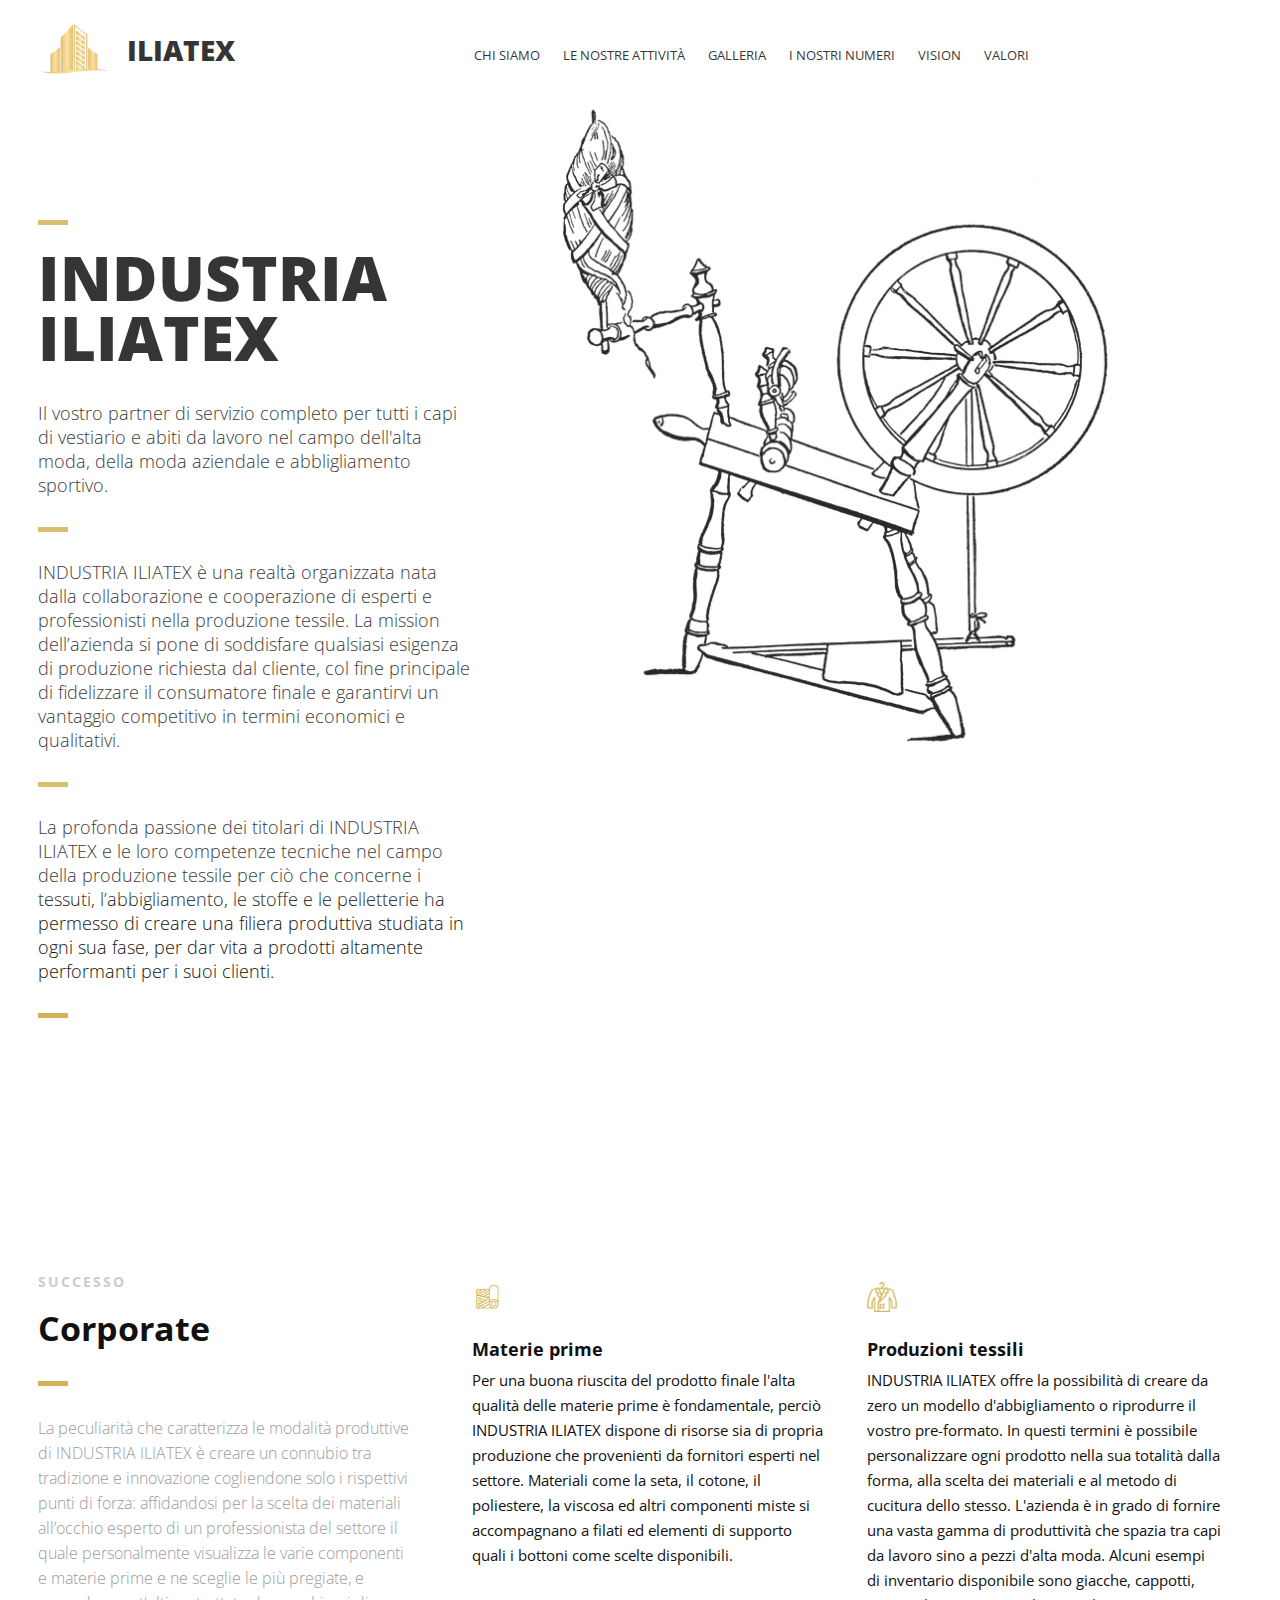
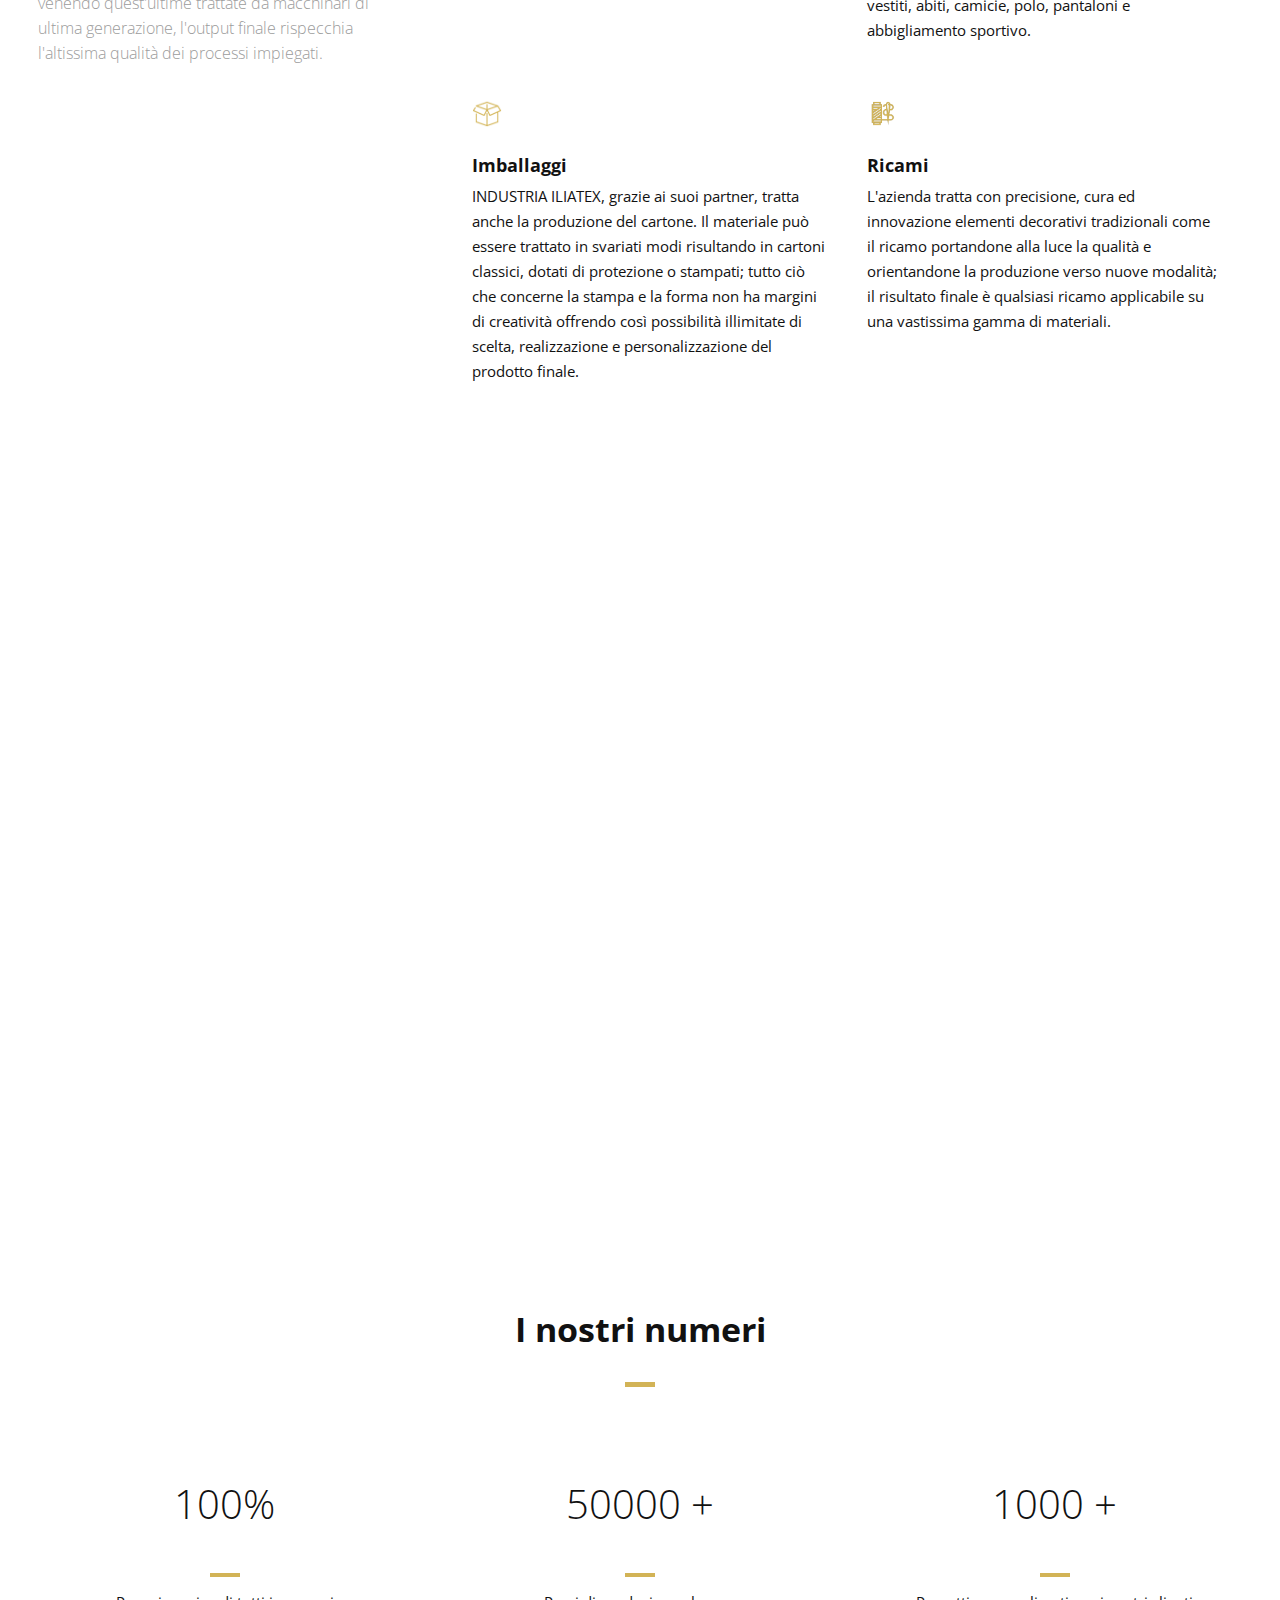
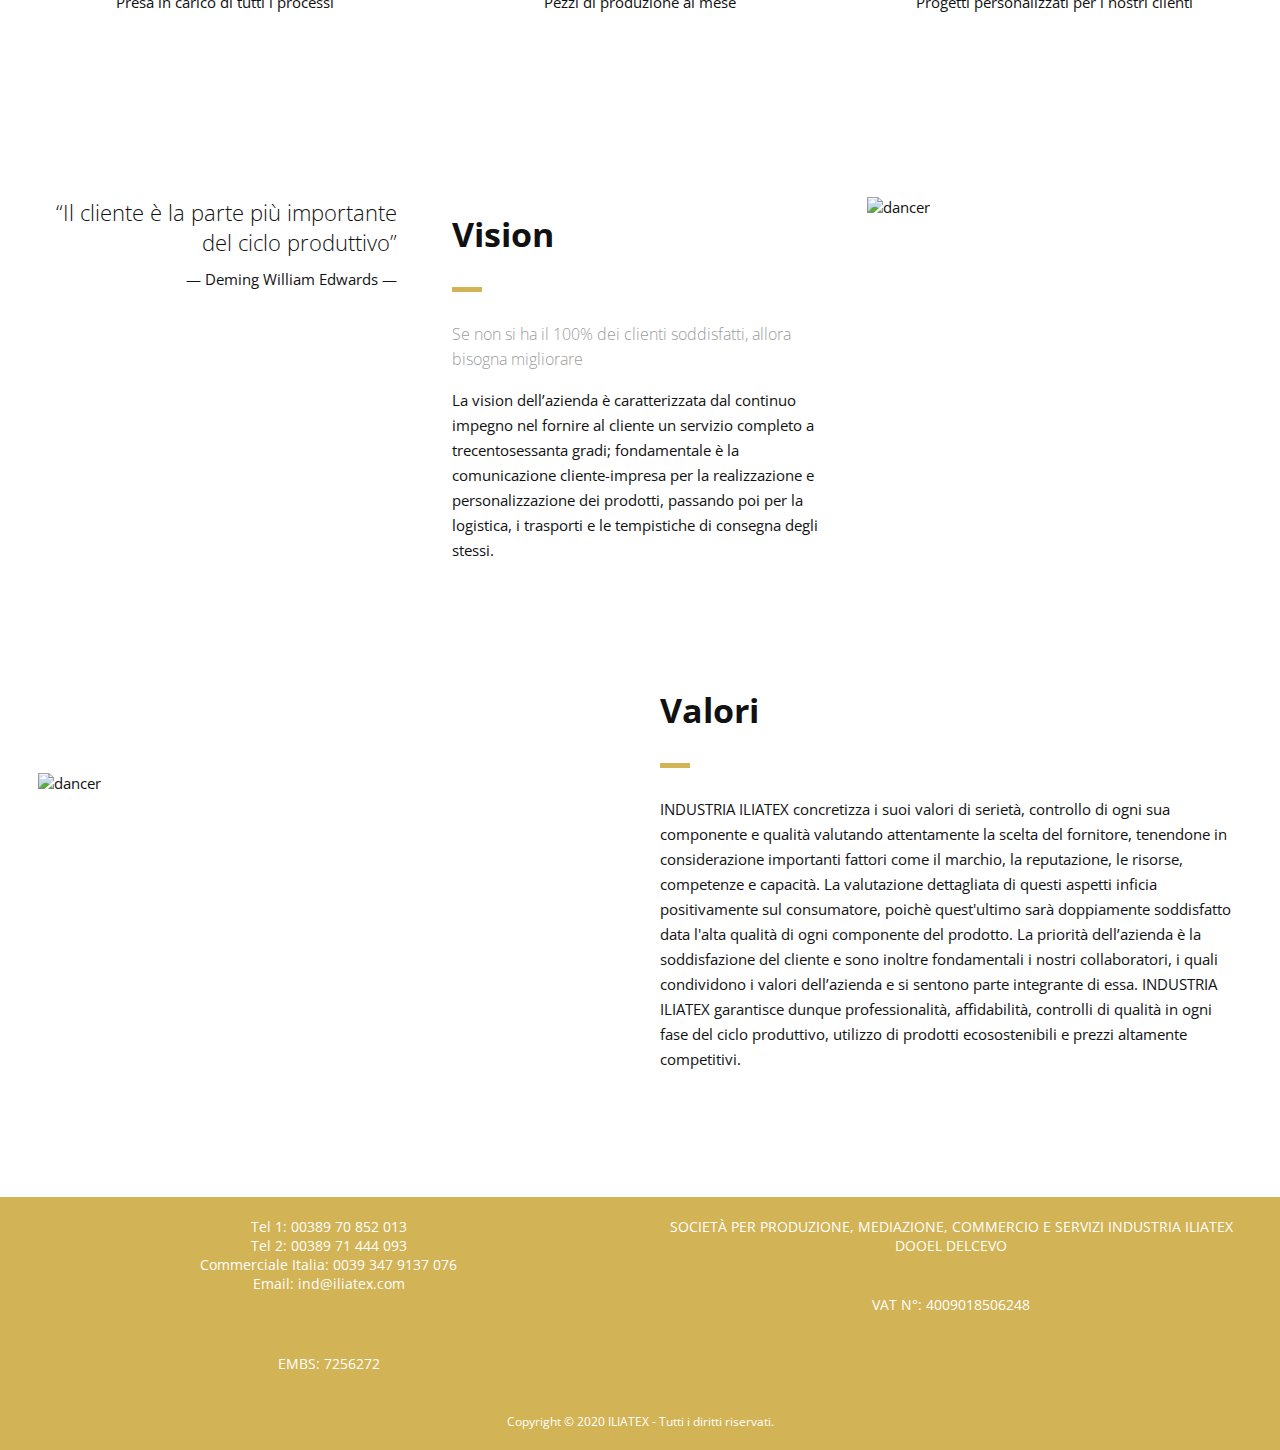
==== commit 22b41f57: "Update index.html" ====
--- a/index.html
+++ b/index.html
@@ -96,7 +96,7 @@
             <div class="col-38">
 
                 <div class="section-heading">
-                    <h1>Industria Iliatex</h1>
+                    <h1>INDUSTRIA ILIATEX</h1>
                     <h2>Il vostro partner di servizio completo per tutti i capi di vestiario e abiti da lavoro nel campo dell'alta moda, della moda aziendale e abbligliamento sportivo.</h2>
                     <h2>INDUSTRIA ILIATEX è una realtà organizzata nata dalla collaborazione e cooperazione di esperti e professionisti nella produzione tessile. La mission dell’azienda si pone di soddisfare qualsiasi esigenza di produzione richiesta dal cliente, col fine principale di fidelizzare il consumatore finale e garantirvi un vantaggio competitivo in termini economici e qualitativi.</h2>
                     <h2>La profonda passione dei titolari di INDUSTRIA ILIATEX e le loro competenze tecniche nel campo della produzione tessile per ciò che concerne i tessuti, l’abbigliamento, le stoffe e le pelletterie ha permesso di creare una filiera produttiva studiata in ogni sua fase, per dar vita a prodotti altamente performanti per i suoi clienti. 
@@ -119,7 +119,7 @@
                 <div class="col-3 ">
                     <div class="section-heading">
                         <h3>SUCCESSO</h3>
-                        <h2 class="section-title">Le Nostre Attività</h2>
+                        <h2 class="section-title">Corporate</h2>
                         <p class="section-subtitle">La peculiarità che caratterizza le modalità produttive di INDUSTRIA ILIATEX è creare un connubio tra tradizione e innovazione cogliendone solo i rispettivi punti di forza: affidandosi per la scelta dei materiali all’occhio esperto di un professionista del settore il quale personalmente visualizza le varie componenti e materie prime e ne sceglie le più pregiate, e venendo quest'ultime trattate da macchinari di ultima generazione, l'output finale rispecchia l'altissima qualità dei processi impiegati.
 </p>
                     </div>
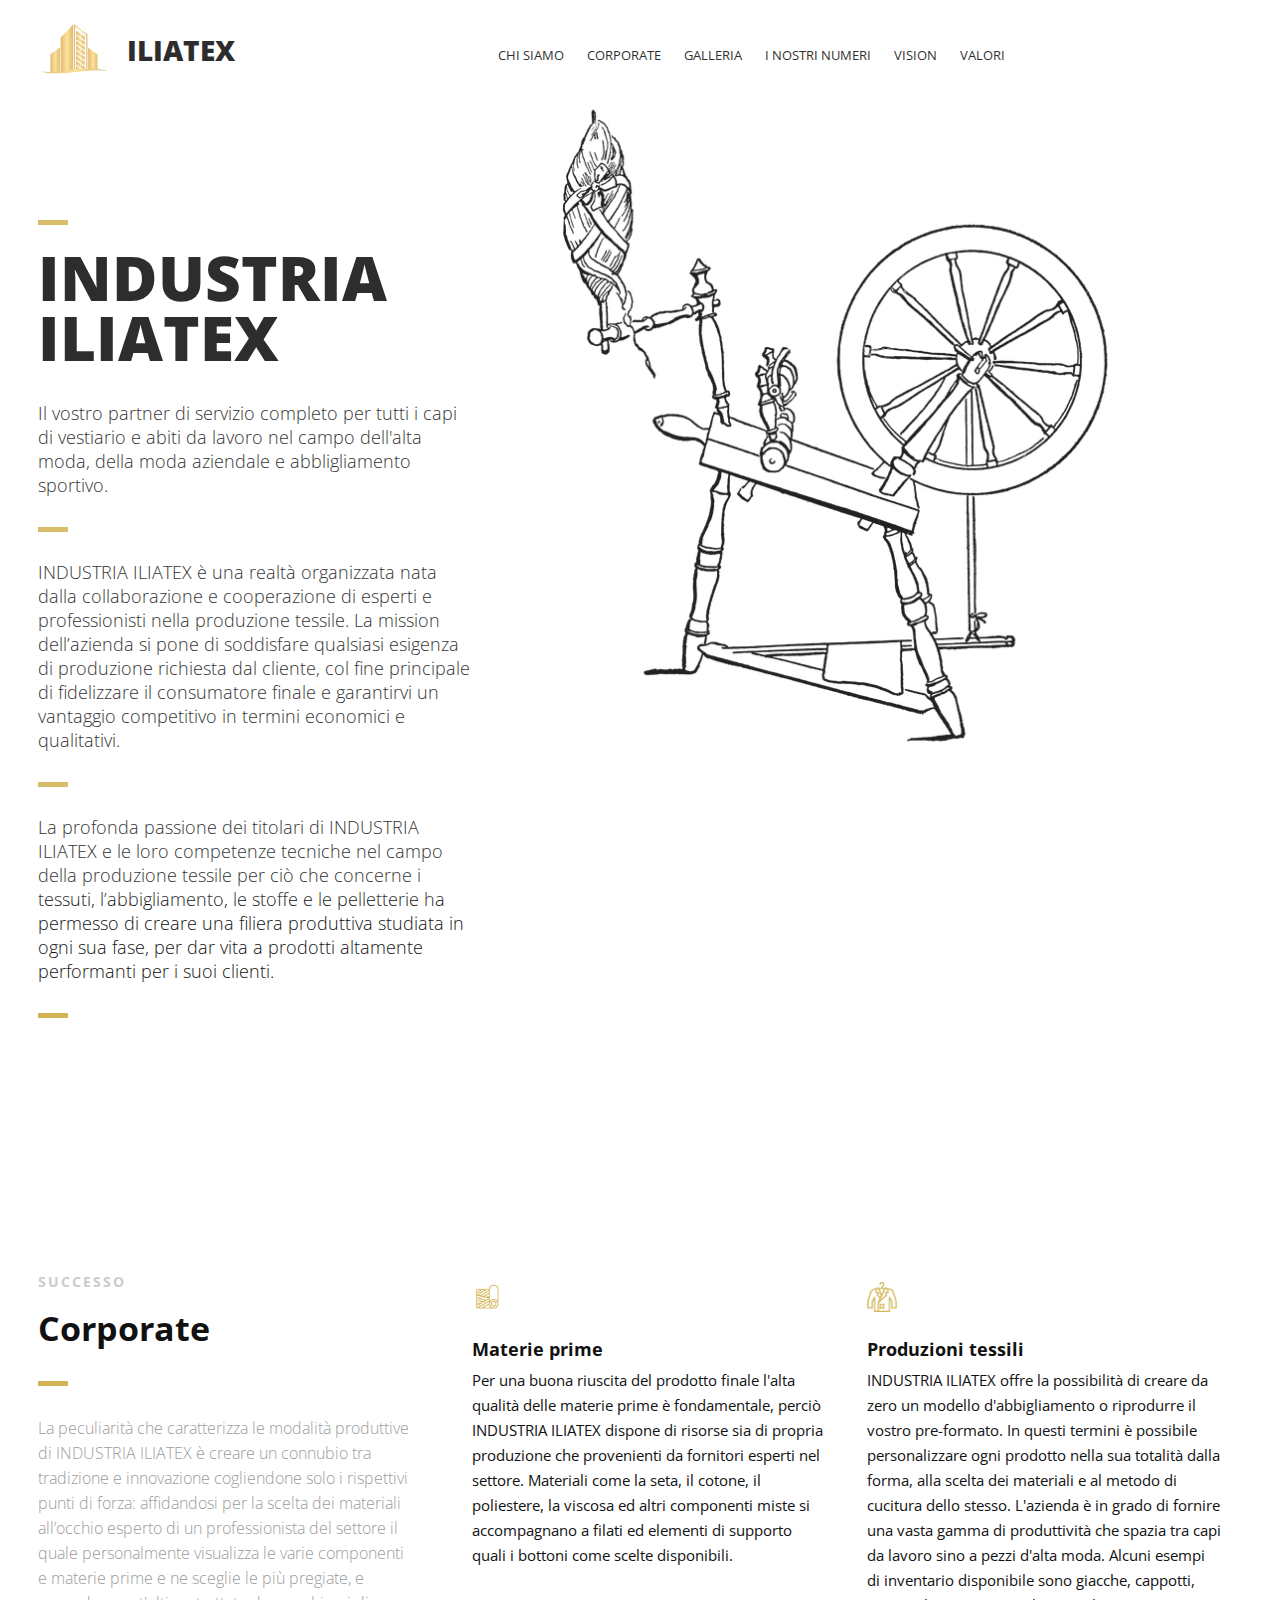
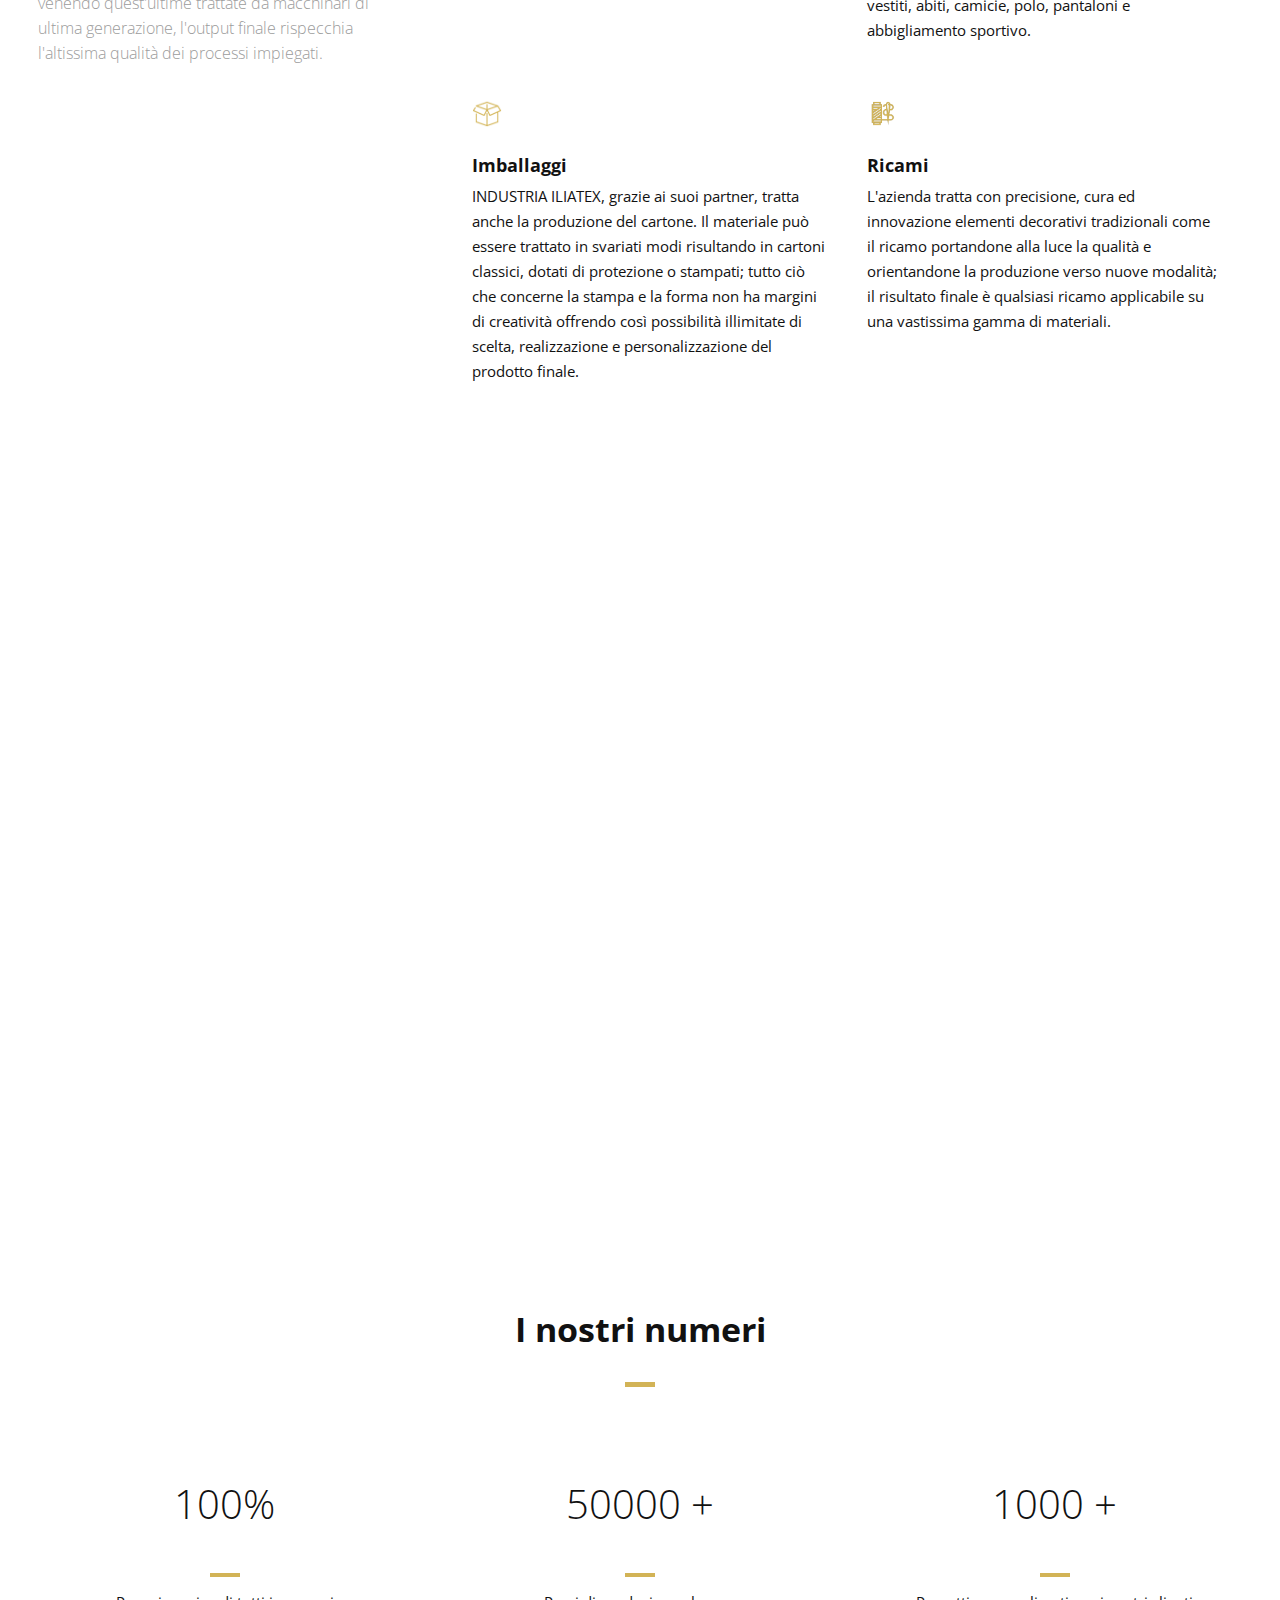
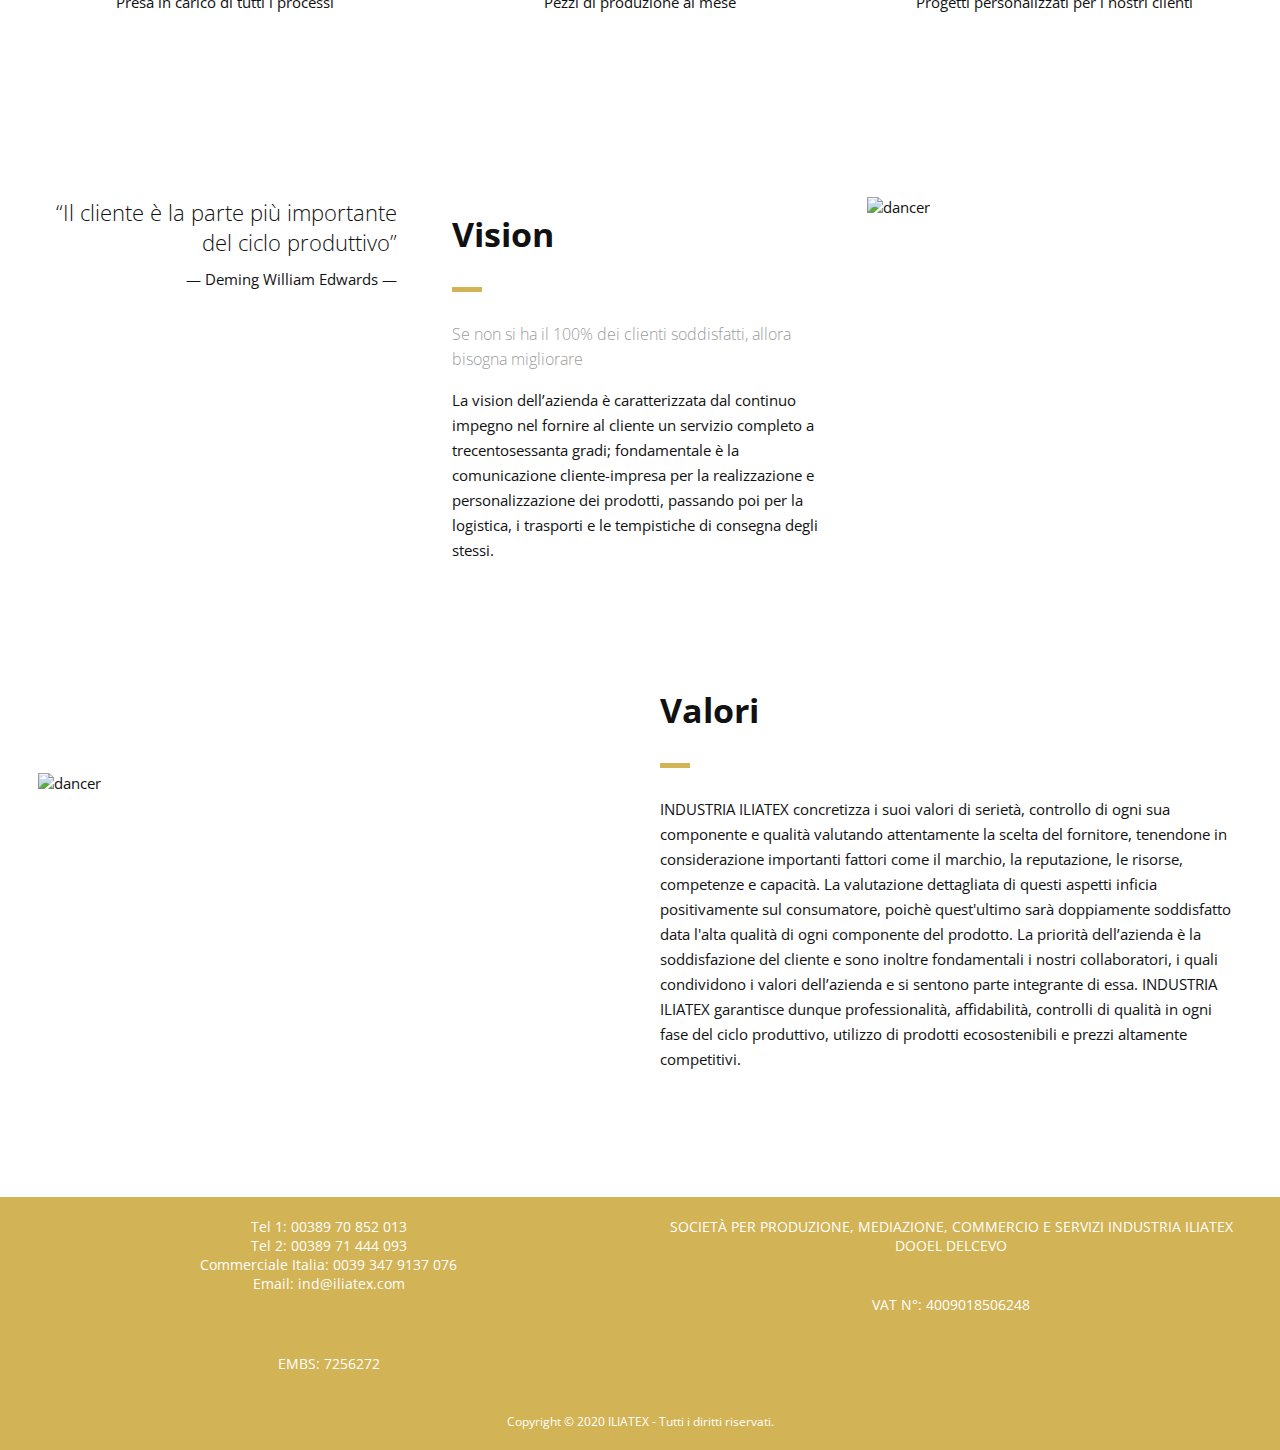
==== commit 10a4ee49: "Update index.html" ====
--- a/index.html
+++ b/index.html
@@ -65,7 +65,7 @@
                                 <a href="#banner">Chi Siamo</a>
                             </li>
                             <li>
-                                <a href="#attivita">Le nostre attività</a>
+                                <a href="#attivita">Corporate</a>
                             </li>
                             <li>
                                 <a href="#gallery">Galleria</a>
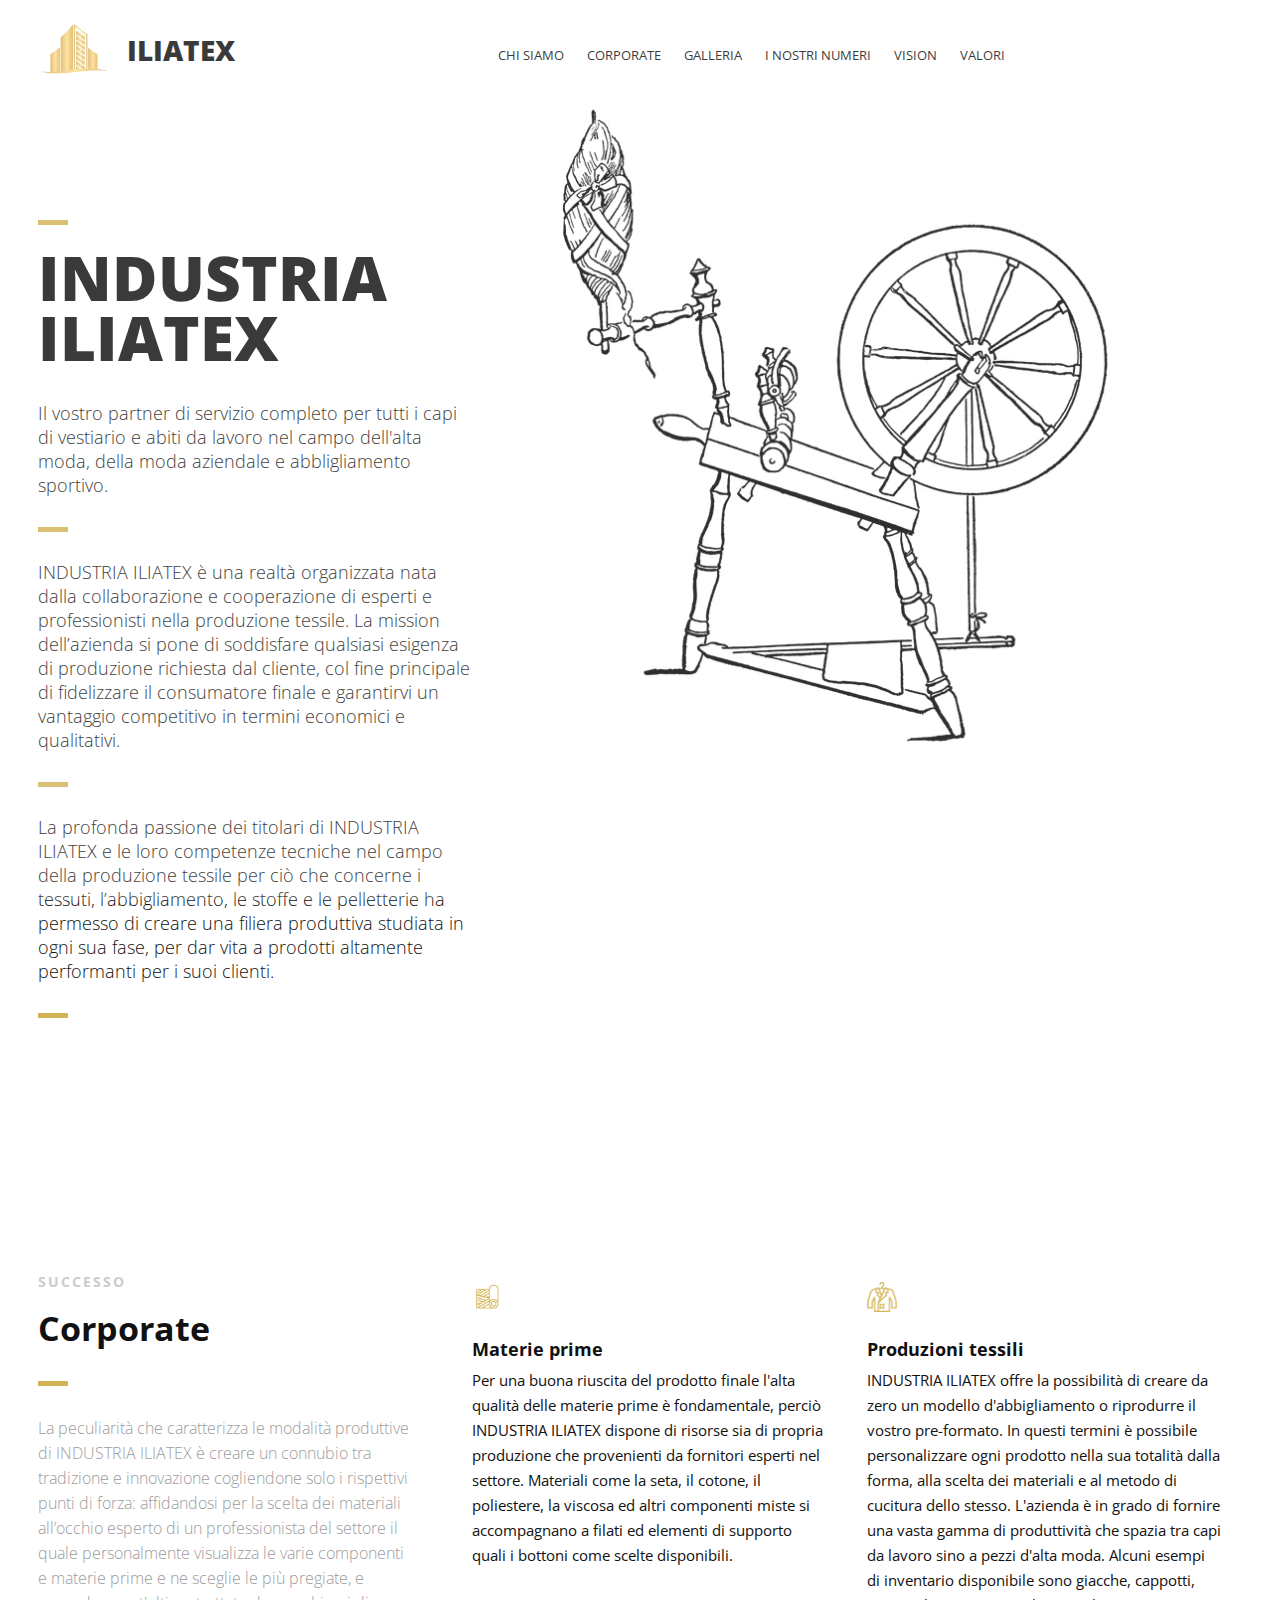
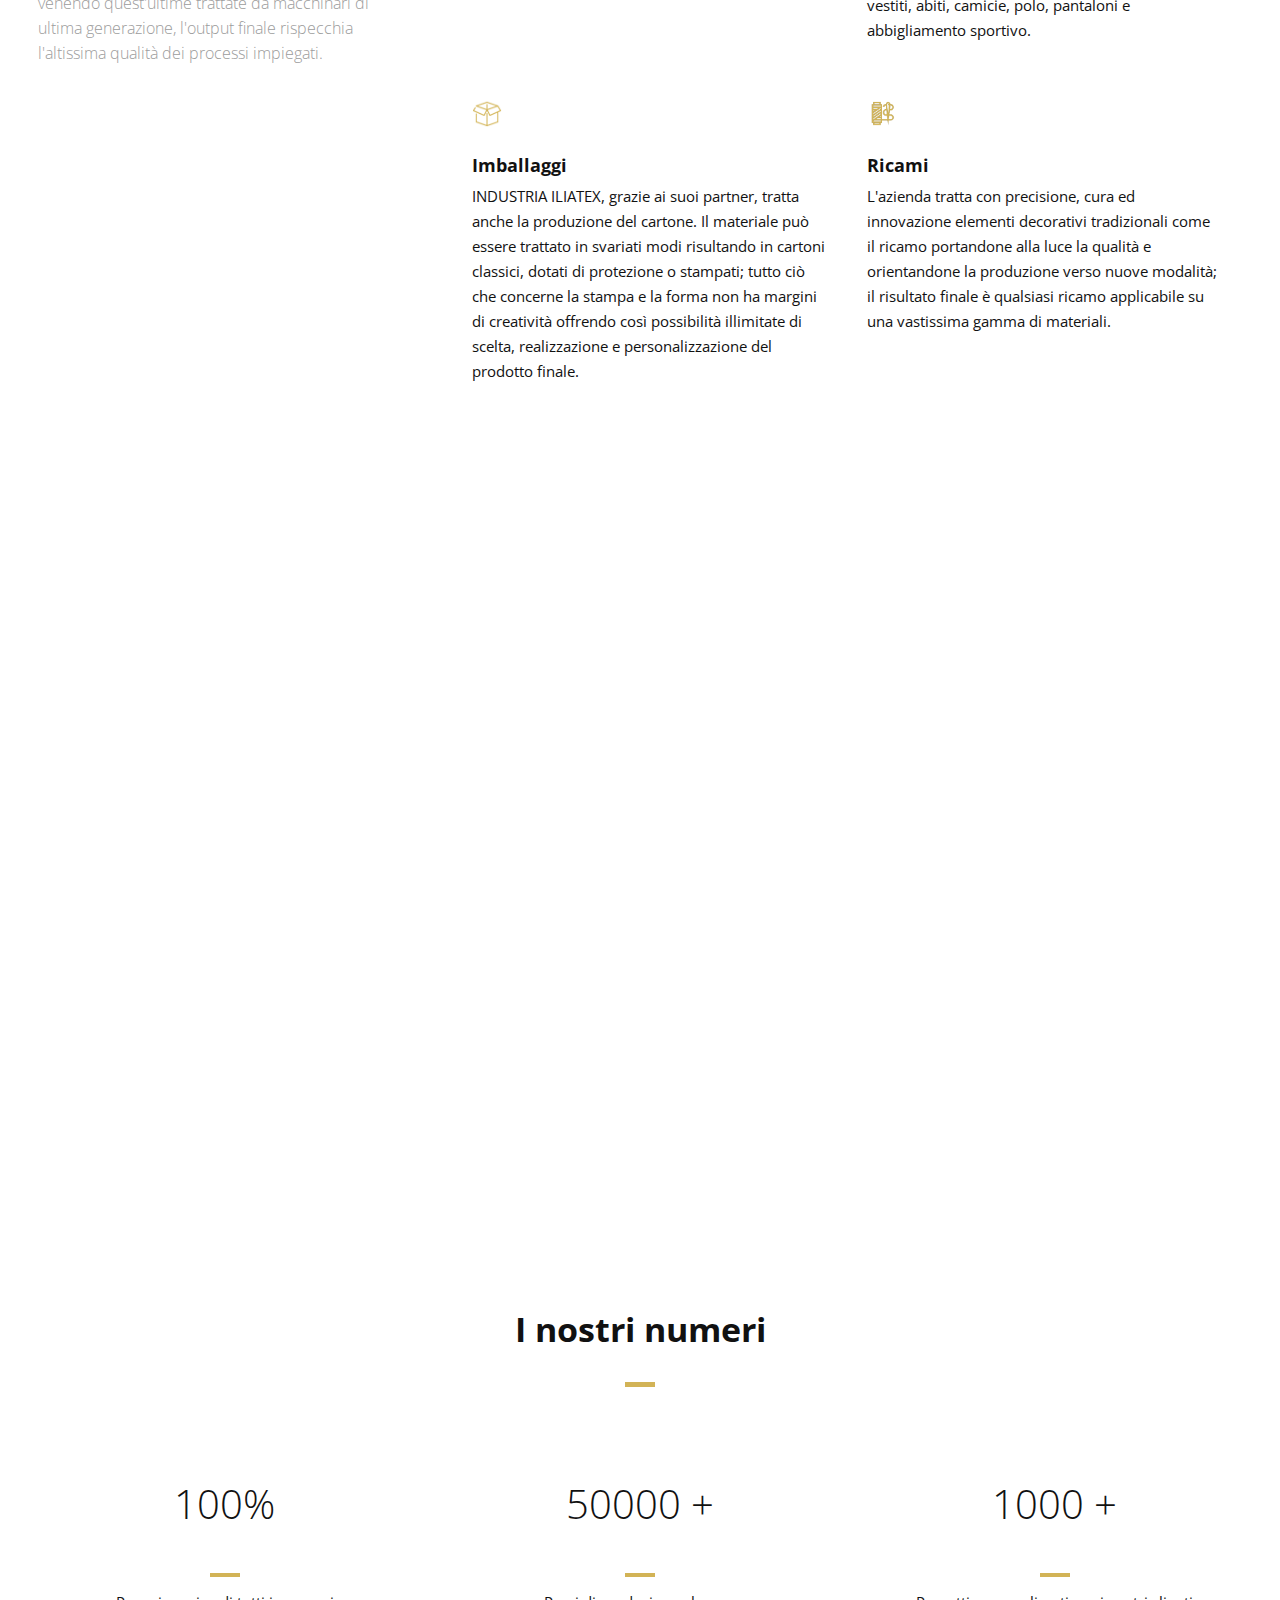
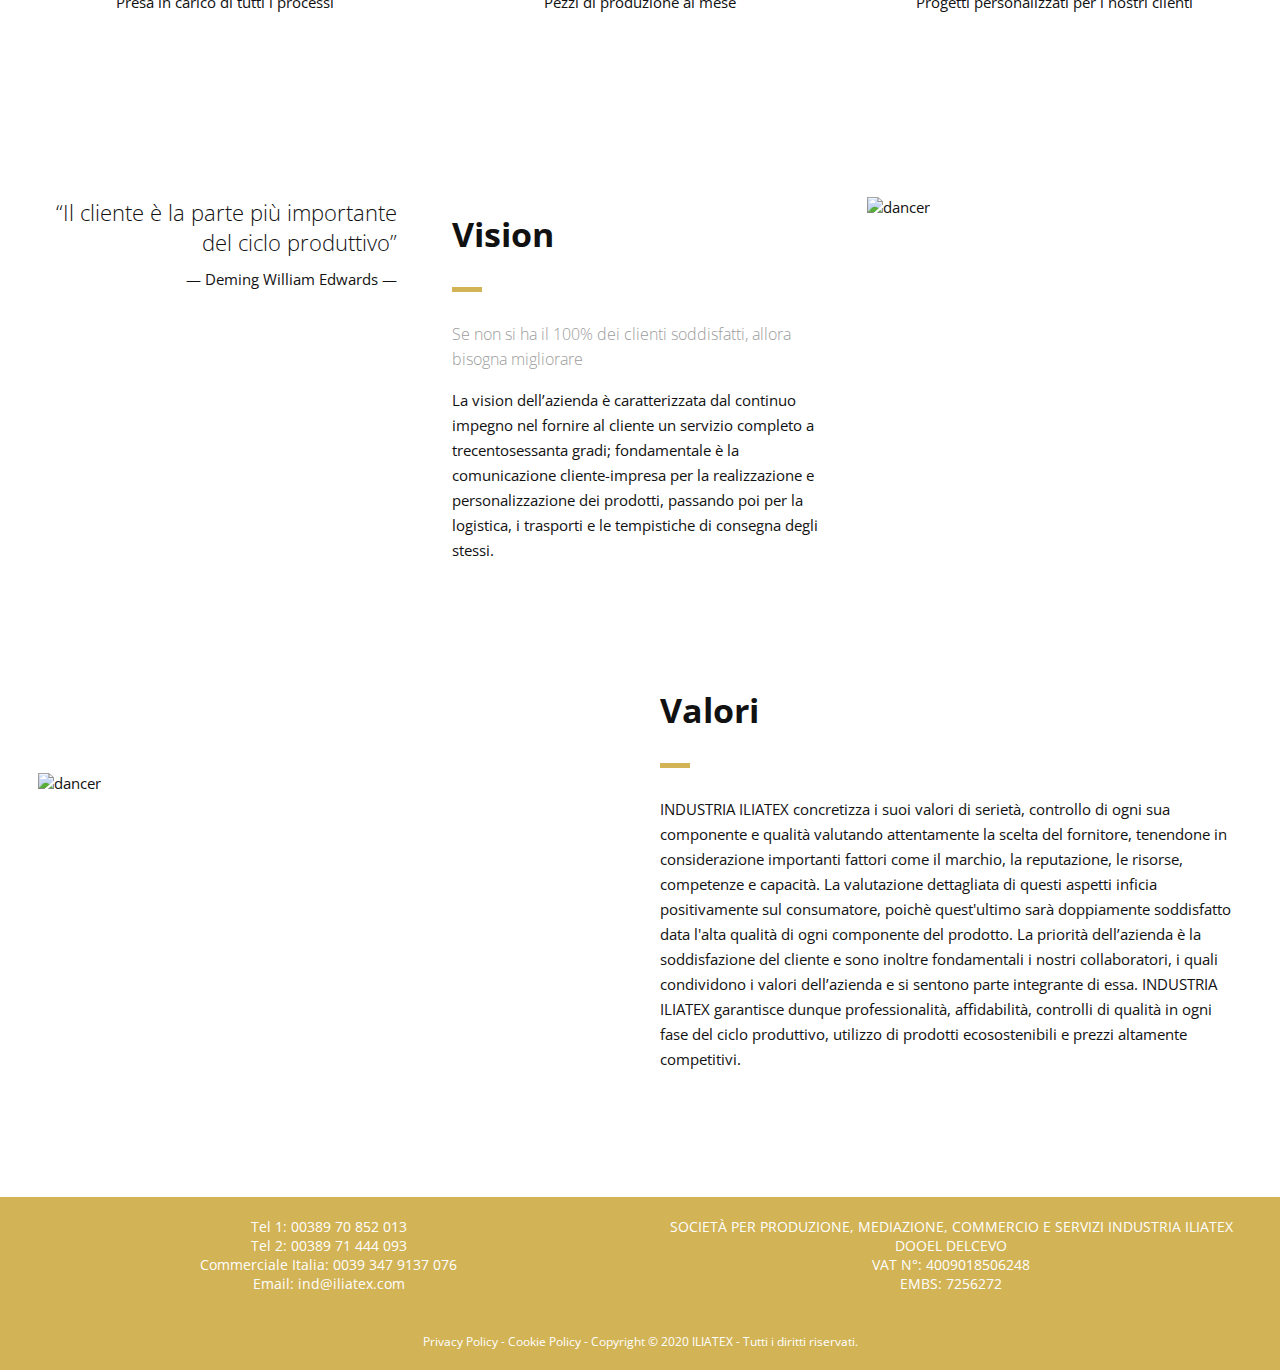
==== commit ba26accc: "Add files via upload" ====
--- a/index.html
+++ b/index.html
@@ -332,10 +332,9 @@
                 Commerciale Italia: 0039 347 9137 076 <br/>
                 Email: <a href="mailto:ind@iliatex.com" style="font-size: 14px;">ind@iliatex.com</a>
             </div>
-            <div class="col-2" style="text-align: center;font-size: 14px;">SOCIETÀ PER PRODUZIONE, MEDIAZIONE, COMMERCIO E SERVIZI INDUSTRIA ILIATEX DOOEL DELCEVO</div>
-            <div class="col-2" style="text-align: center;font-size: 14px;">VAT N°: 4009018506248</div>
-                <div class="col-2" style="text-align: center;font-size: 14px;">EMBS: 7256272</div>
-            <div class="col-1" style="text-align: center;">Copyright © 2020 ILIATEX - Tutti i diritti riservati.</div>
+            <div class="col-2" style="text-align: center;font-size: 14px;">SOCIETÀ PER PRODUZIONE, MEDIAZIONE, COMMERCIO E SERVIZI INDUSTRIA ILIATEX DOOEL DELCEVO <br/>VAT N°: 4009018506248<br/>EMBS: 7256272 </div>
+    
+            <div class="col-1" style="text-align: center;"><a href="/privacy-policy.html">Privacy Policy</a> - <a href="/cookie-policy.html">Cookie Policy</a> - Copyright © 2020 ILIATEX - Tutti i diritti riservati.</div>
         </div>
         
     </footer>
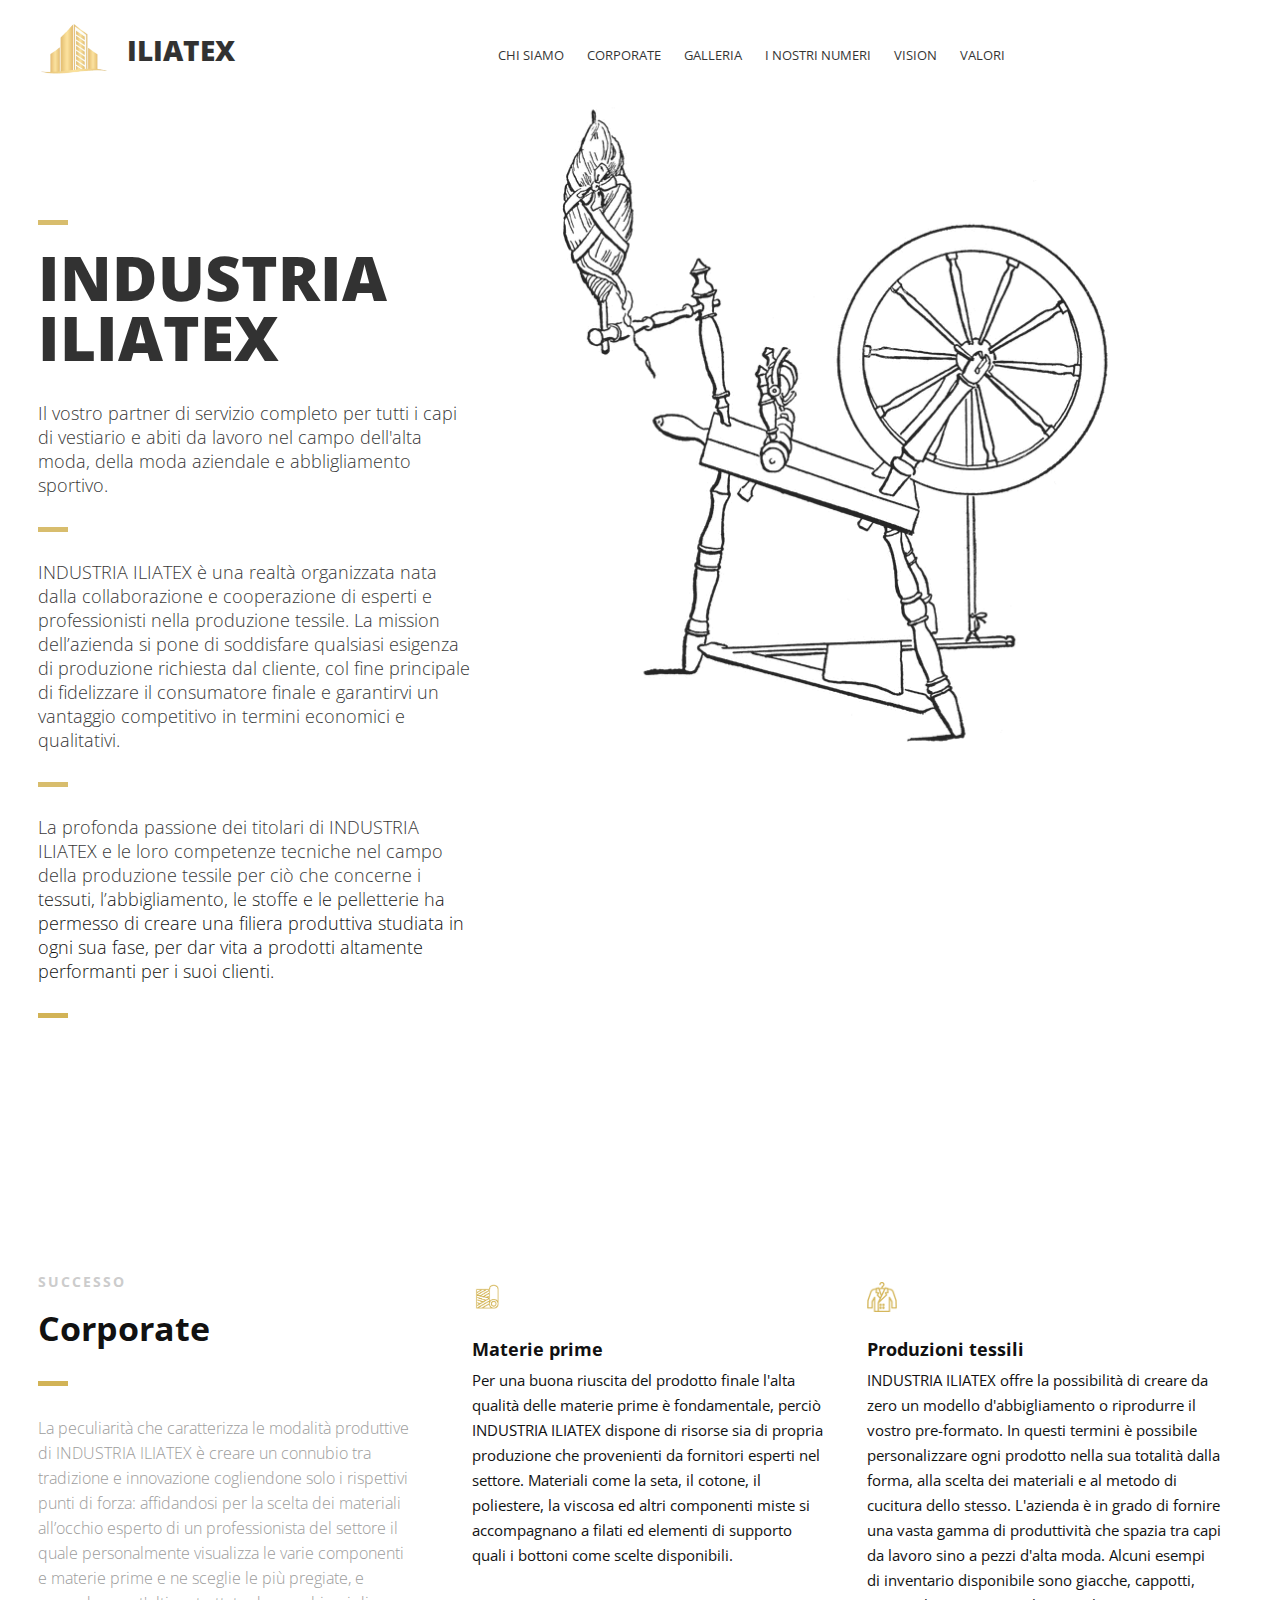
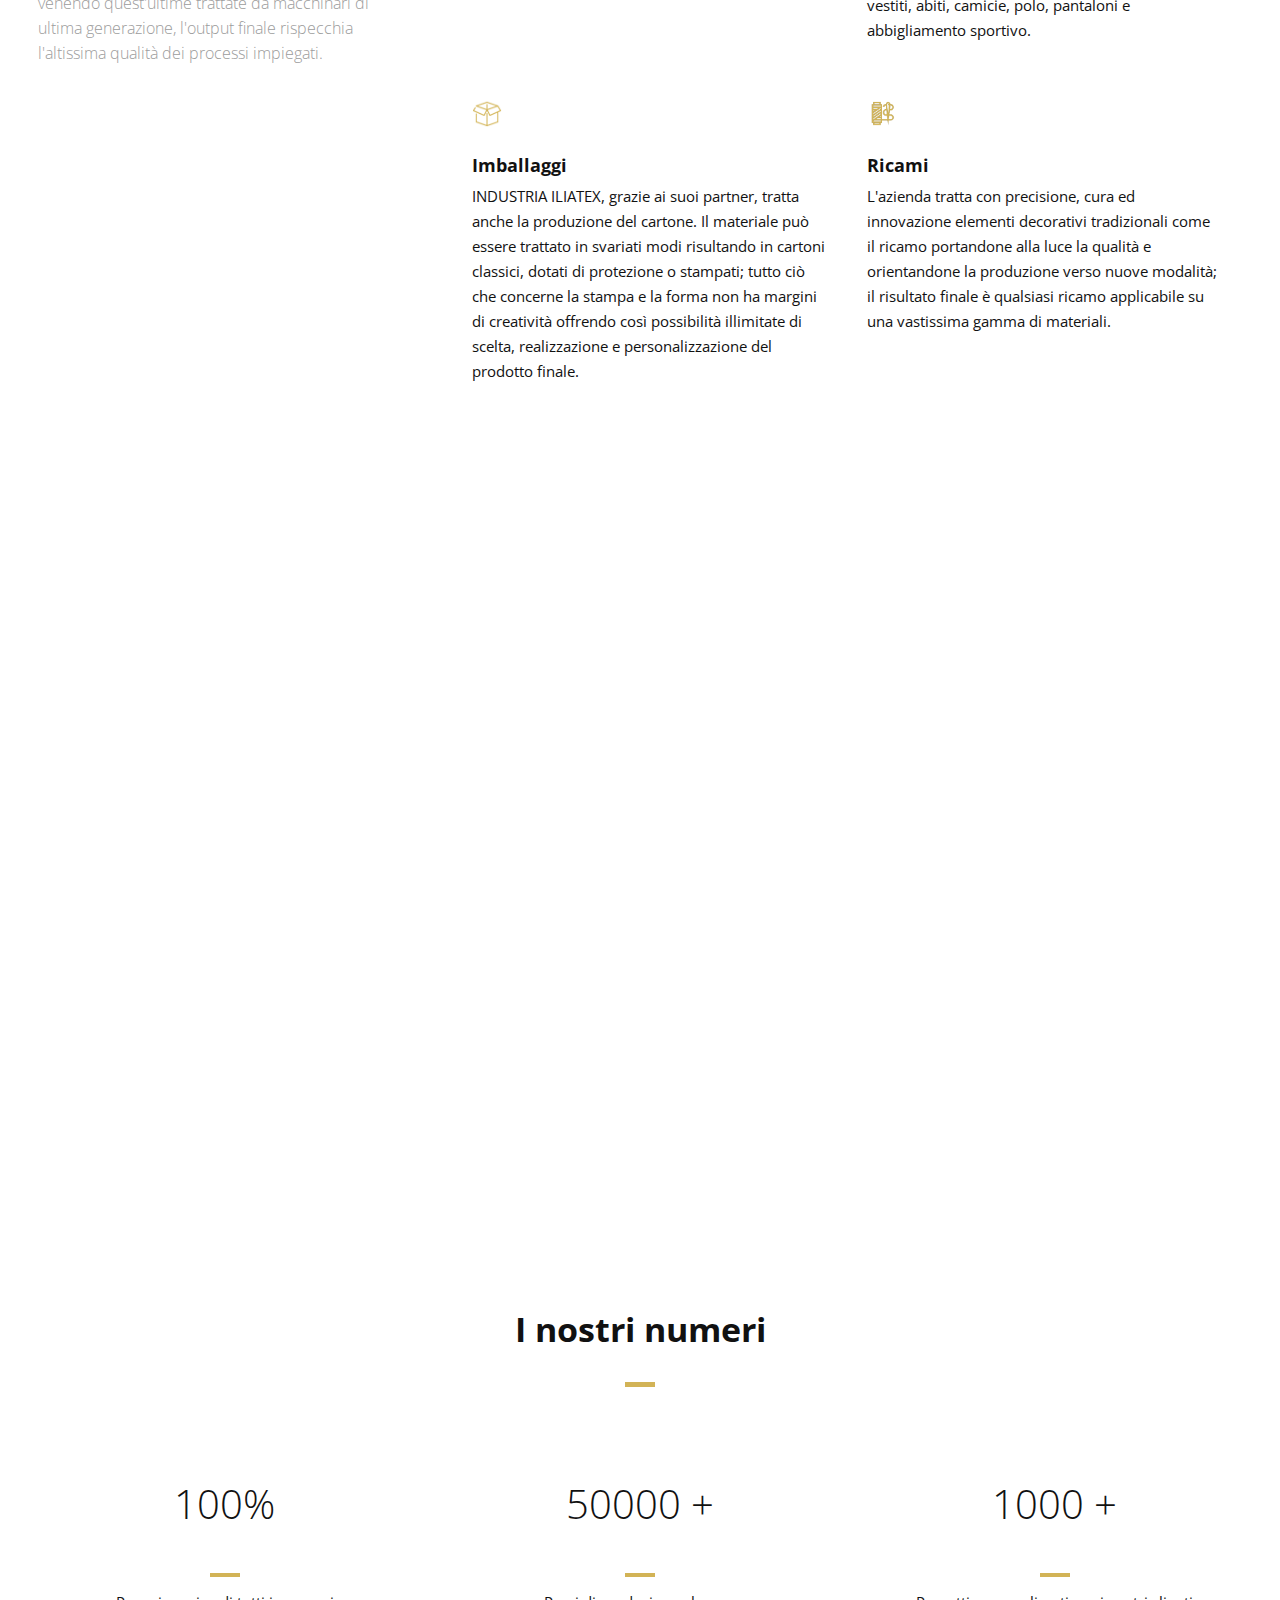
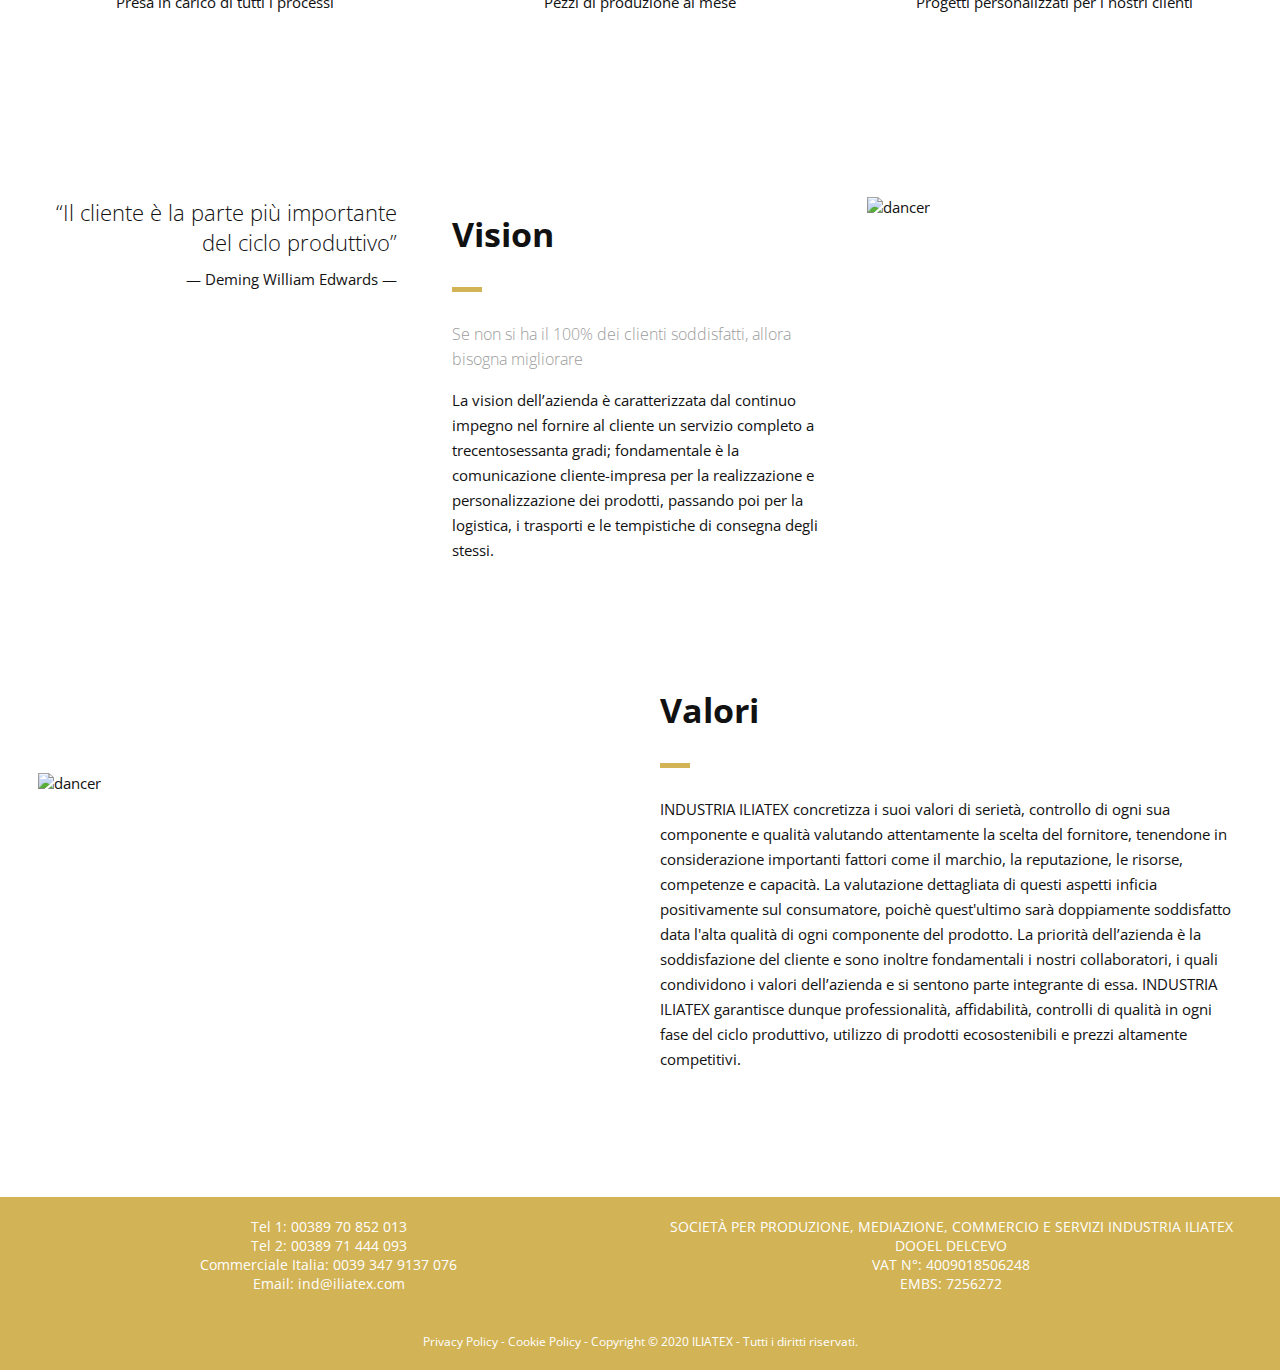
==== commit 7f63a99c: "Add files via upload" ====
--- a/index.html
+++ b/index.html
@@ -28,6 +28,7 @@
 
     <!--Google Webfonts-->
     <link href='https://fonts.googleapis.com/css?family=Open+Sans:400,300,600,700,800' rel='stylesheet' type='text/css'>
+    <link rel="stylesheet" href="https://cdn.jsdelivr.net/npm/cookieconsent@3/build/cookieconsent.min.css">
 </head>
 <body>
 
@@ -355,6 +356,30 @@
 <script src="js/images-loaded.min.js"></script>
 <script src="js/lightbox.min.js"></script>
 <script src="js/site.js"></script>
+<script src="https://cdn.jsdelivr.net/npm/cookieconsent@3/build/cookieconsent.min.js"></script>
+<script>
+ window.addEventListener("load", function () {
+      window.cookieconsent.initialise({
+        palette: {
+          popup: {
+            background: "#252e39",
+          },
+          button: {
+            background: "#d2b356",
+            text:"white"
+          },
+        },
+        position: "bottom-left",
+        content: {
+          message:
+            "Questo sito fa uso di cookie per migliorare l’esperienza di navigazione degli utenti.",
+          dismiss: "Accetta",
+          link: "Maggiori informazioni",
+          href: "/cookie-policy.html",
+        },
+      });
+    });
+</script>
 <script>
     
 
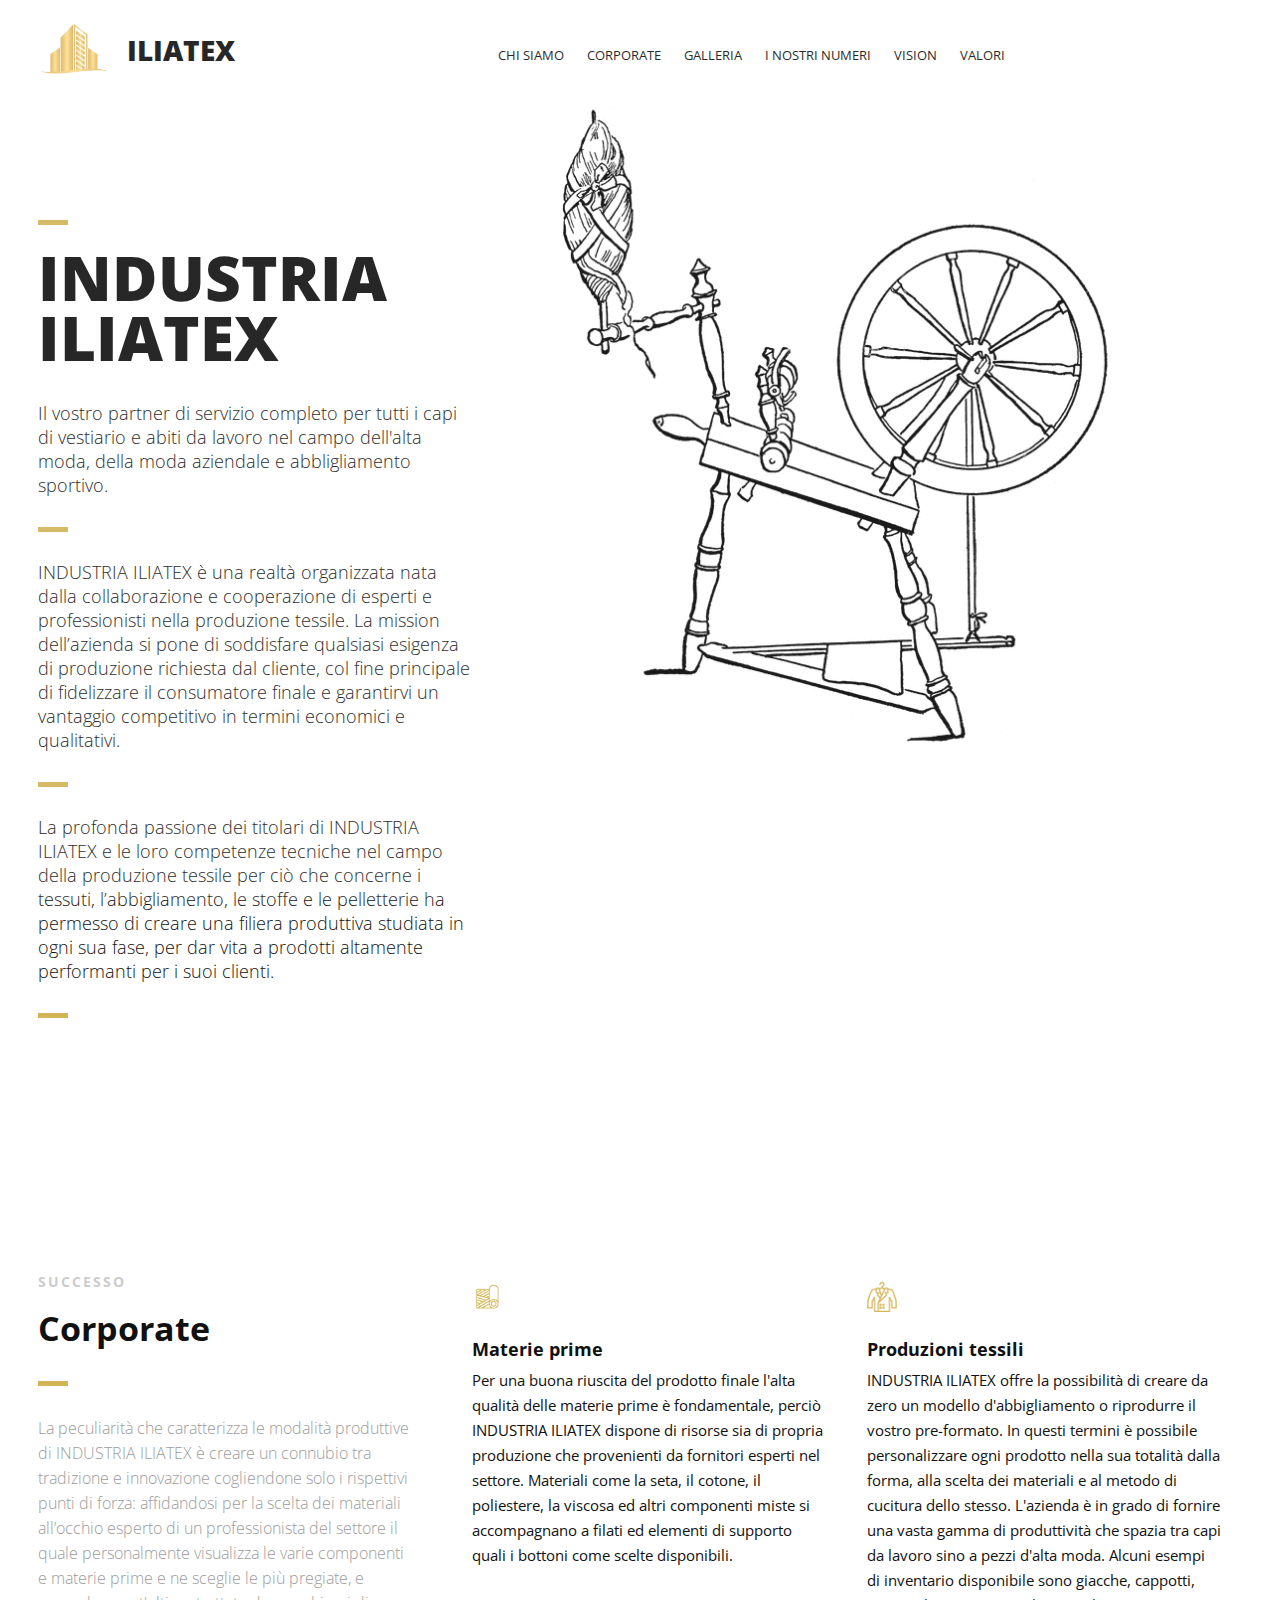
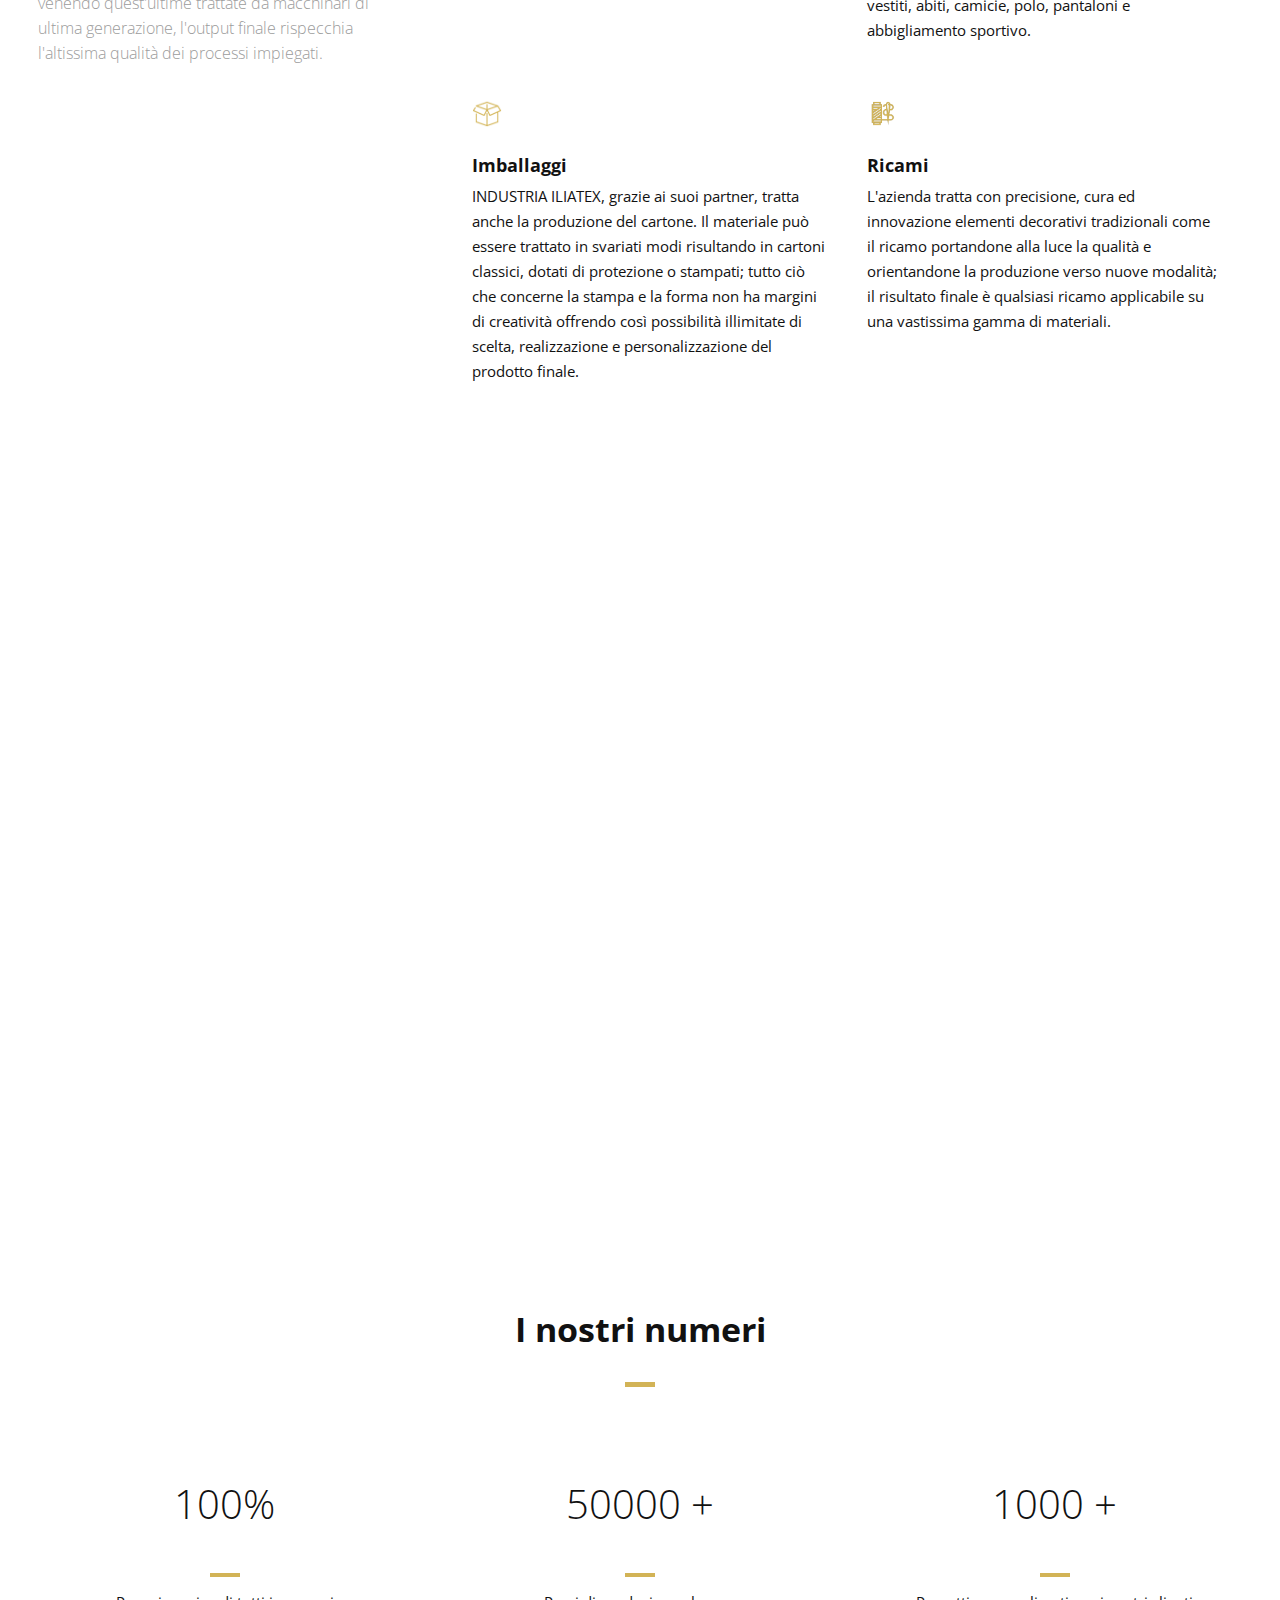
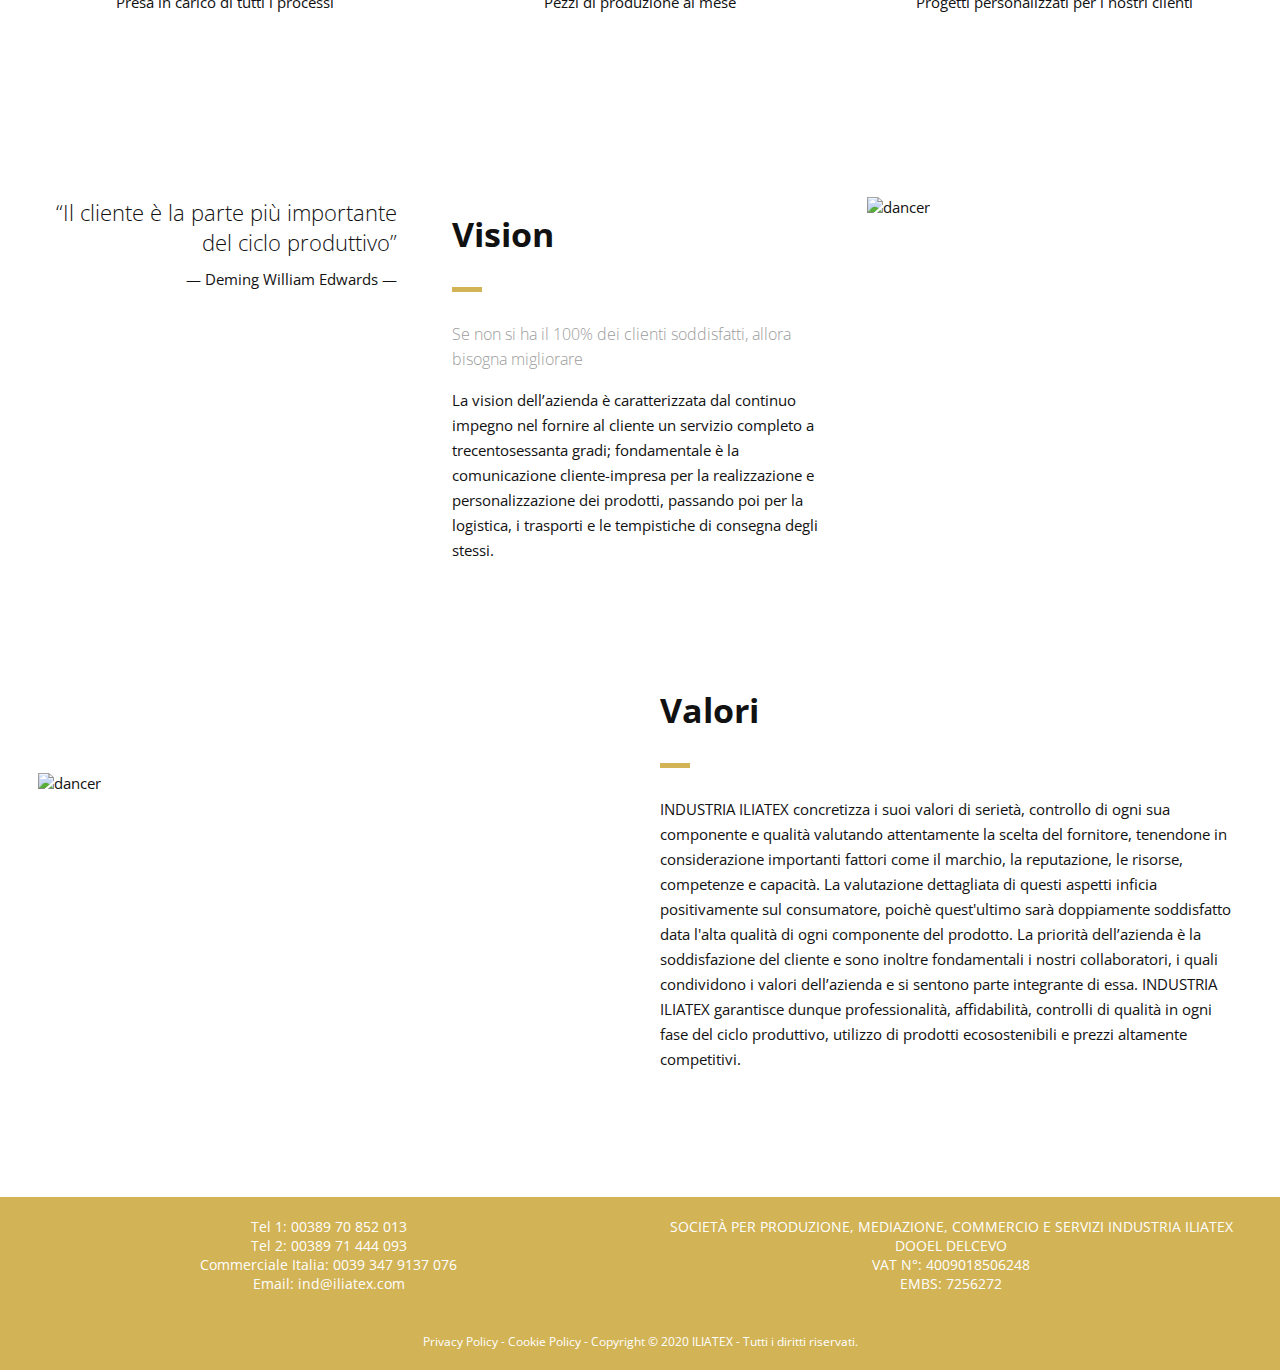
==== commit f2de47b1: "Update index.html" ====
--- a/index.html
+++ b/index.html
@@ -1,5 +1,15 @@
 <!DOCTYPE html>
 <html>
+    <!-- Global site tag (gtag.js) - Google Analytics -->
+<script async src="https://www.googletagmanager.com/gtag/js?id=UA-209241673-1">
+</script>
+<script>
+  window.dataLayer = window.dataLayer || [];
+  function gtag(){dataLayer.push(arguments);}
+  gtag('js', new Date());
+
+  gtag('config', 'UA-209241673-1');
+</script>
 <head lang="en">
     <meta charset="UTF-8">
 
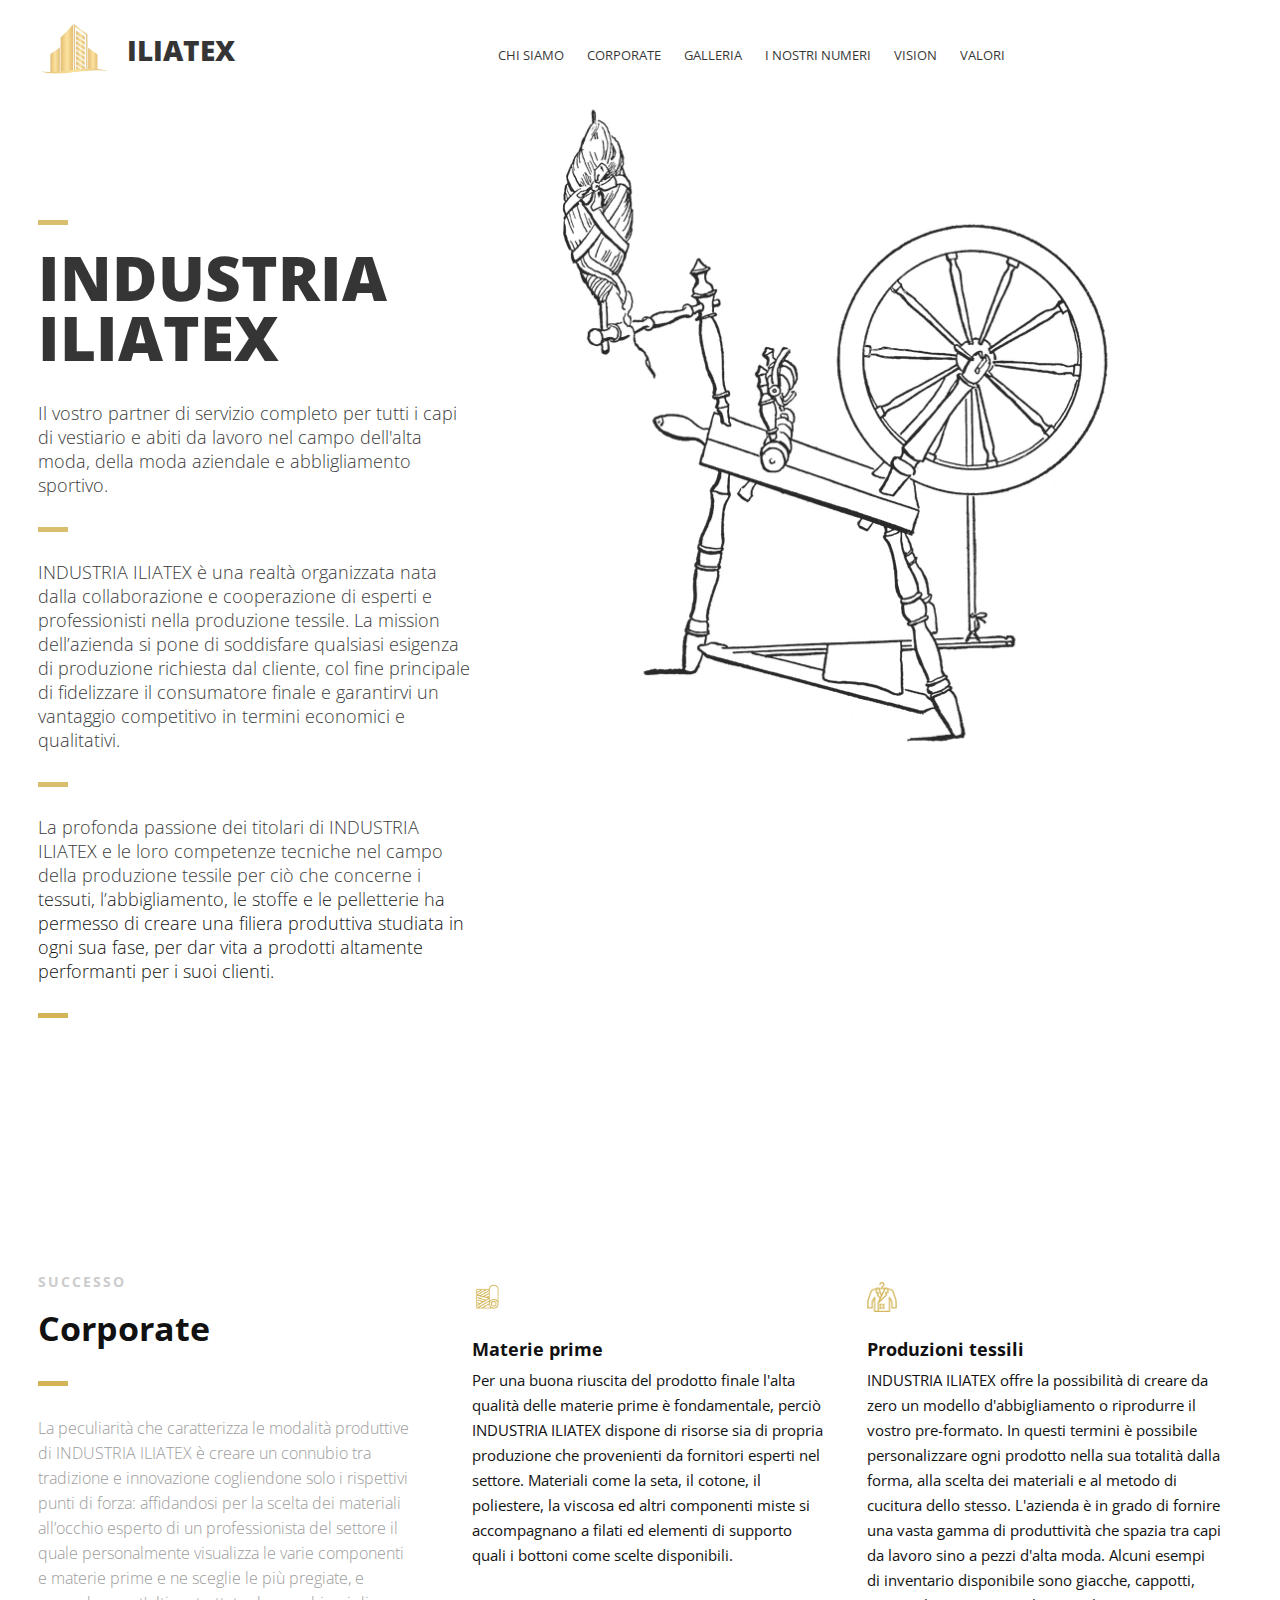
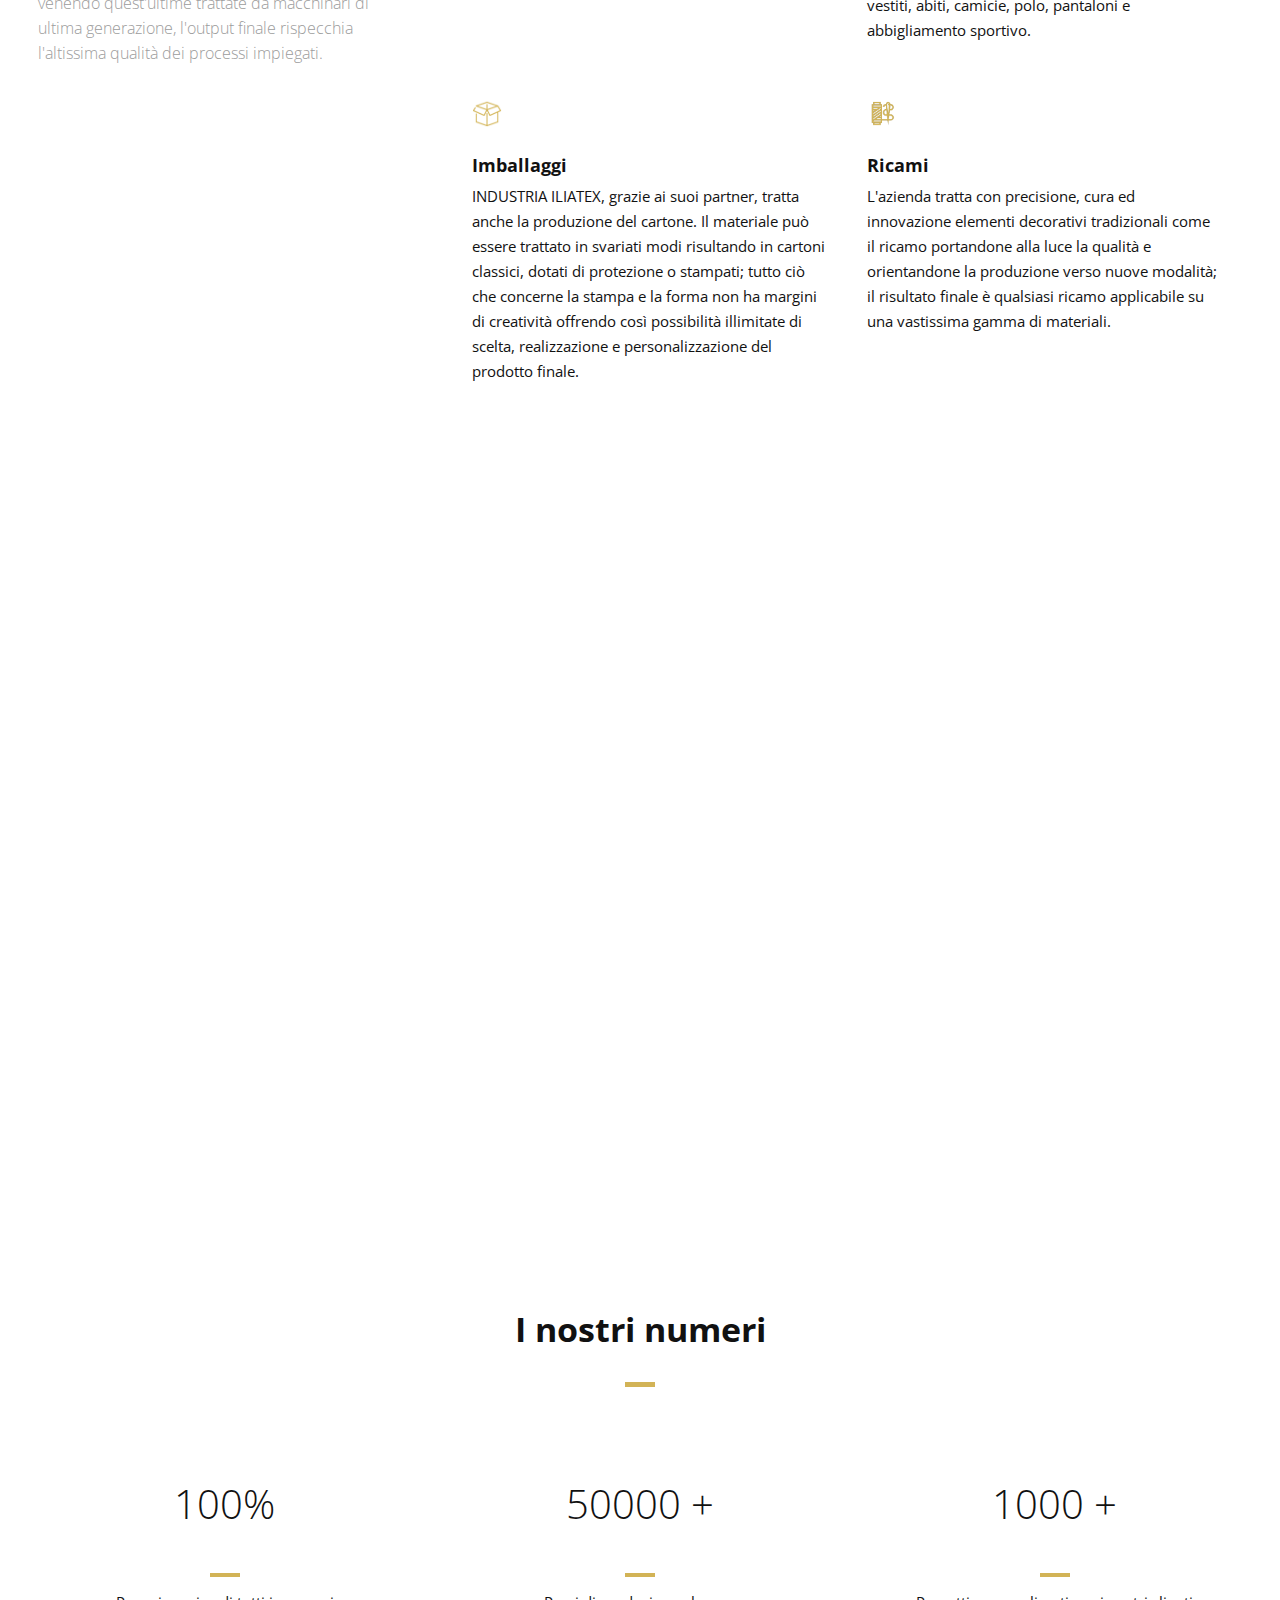
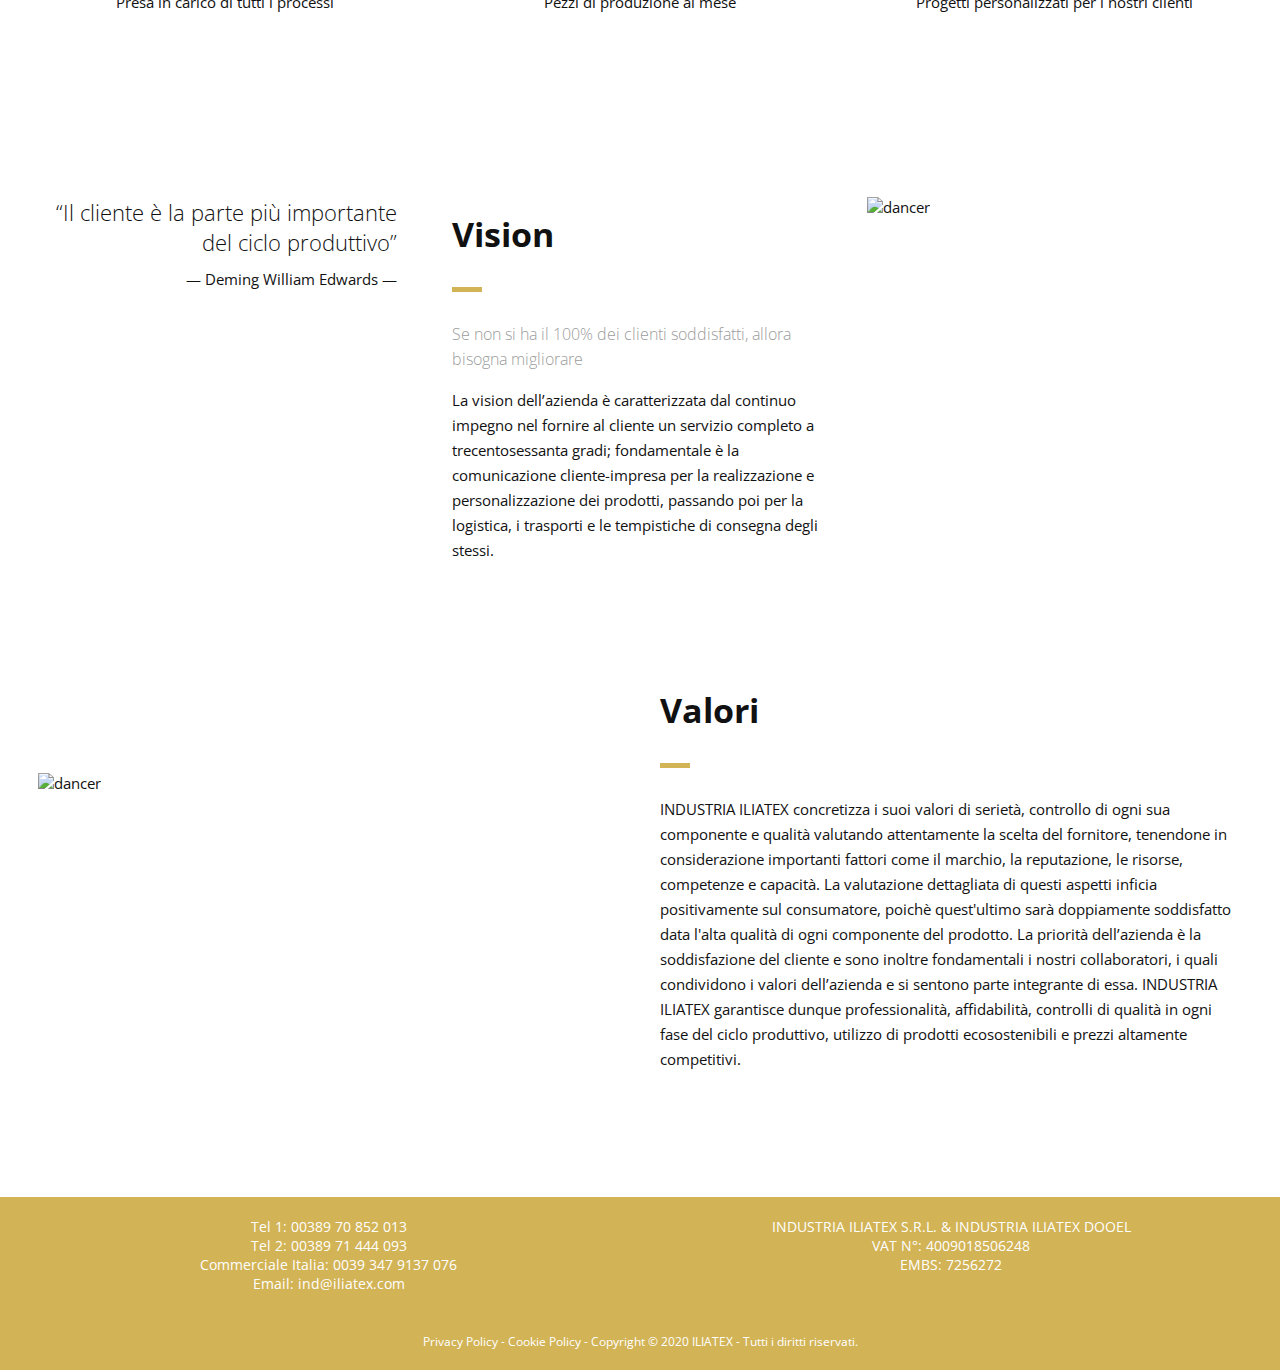
==== commit ed84596b: "Update index.html" ====
--- a/index.html
+++ b/index.html
@@ -343,7 +343,7 @@
                 Commerciale Italia: 0039 347 9137 076 <br/>
                 Email: <a href="mailto:ind@iliatex.com" style="font-size: 14px;">ind@iliatex.com</a>
             </div>
-            <div class="col-2" style="text-align: center;font-size: 14px;">SOCIETÀ PER PRODUZIONE, MEDIAZIONE, COMMERCIO E SERVIZI INDUSTRIA ILIATEX DOOEL DELCEVO <br/>VAT N°: 4009018506248<br/>EMBS: 7256272 </div>
+            <div class="col-2" style="text-align: center;font-size: 14px;">INDUSTRIA ILIATEX S.R.L. & INDUSTRIA ILIATEX DOOEL <br/>VAT N°: 4009018506248<br/>EMBS: 7256272 </div>
     
             <div class="col-1" style="text-align: center;"><a href="/privacy-policy.html">Privacy Policy</a> - <a href="/cookie-policy.html">Cookie Policy</a> - Copyright © 2020 ILIATEX - Tutti i diritti riservati.</div>
         </div>
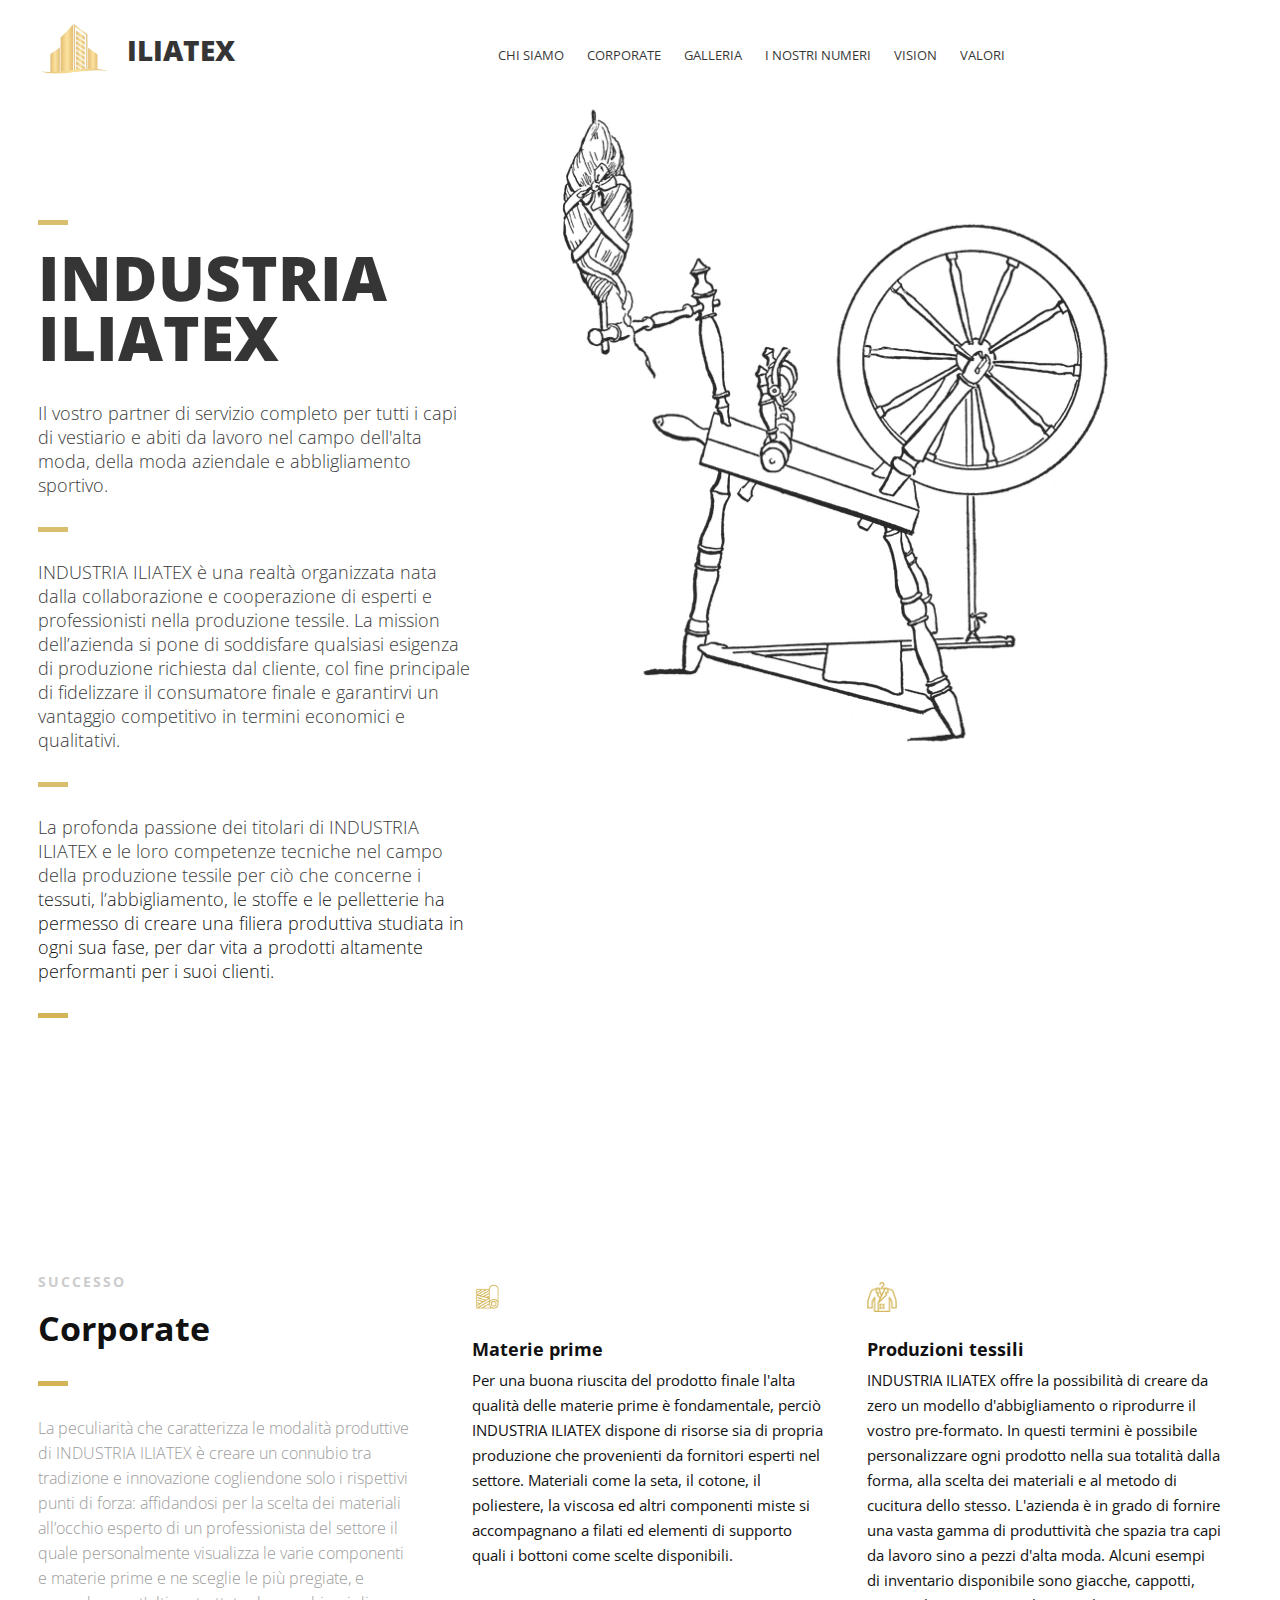
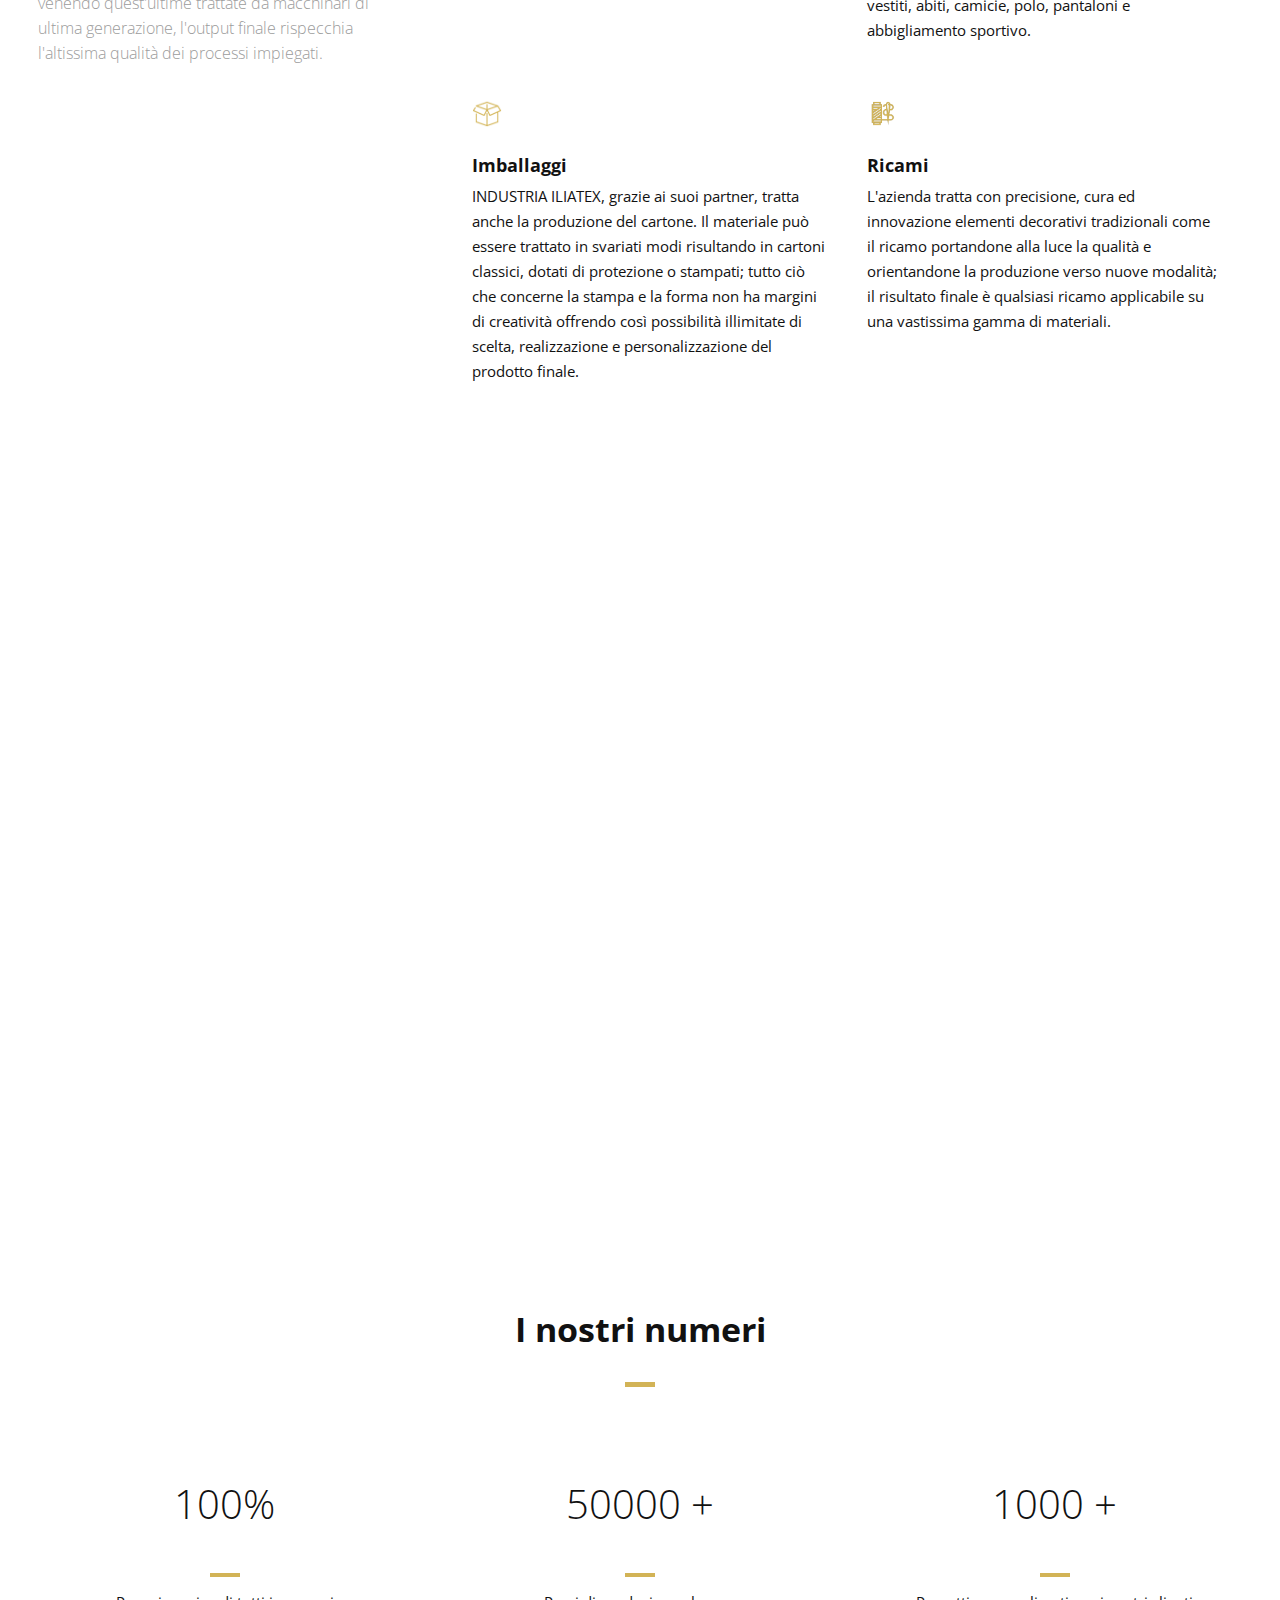
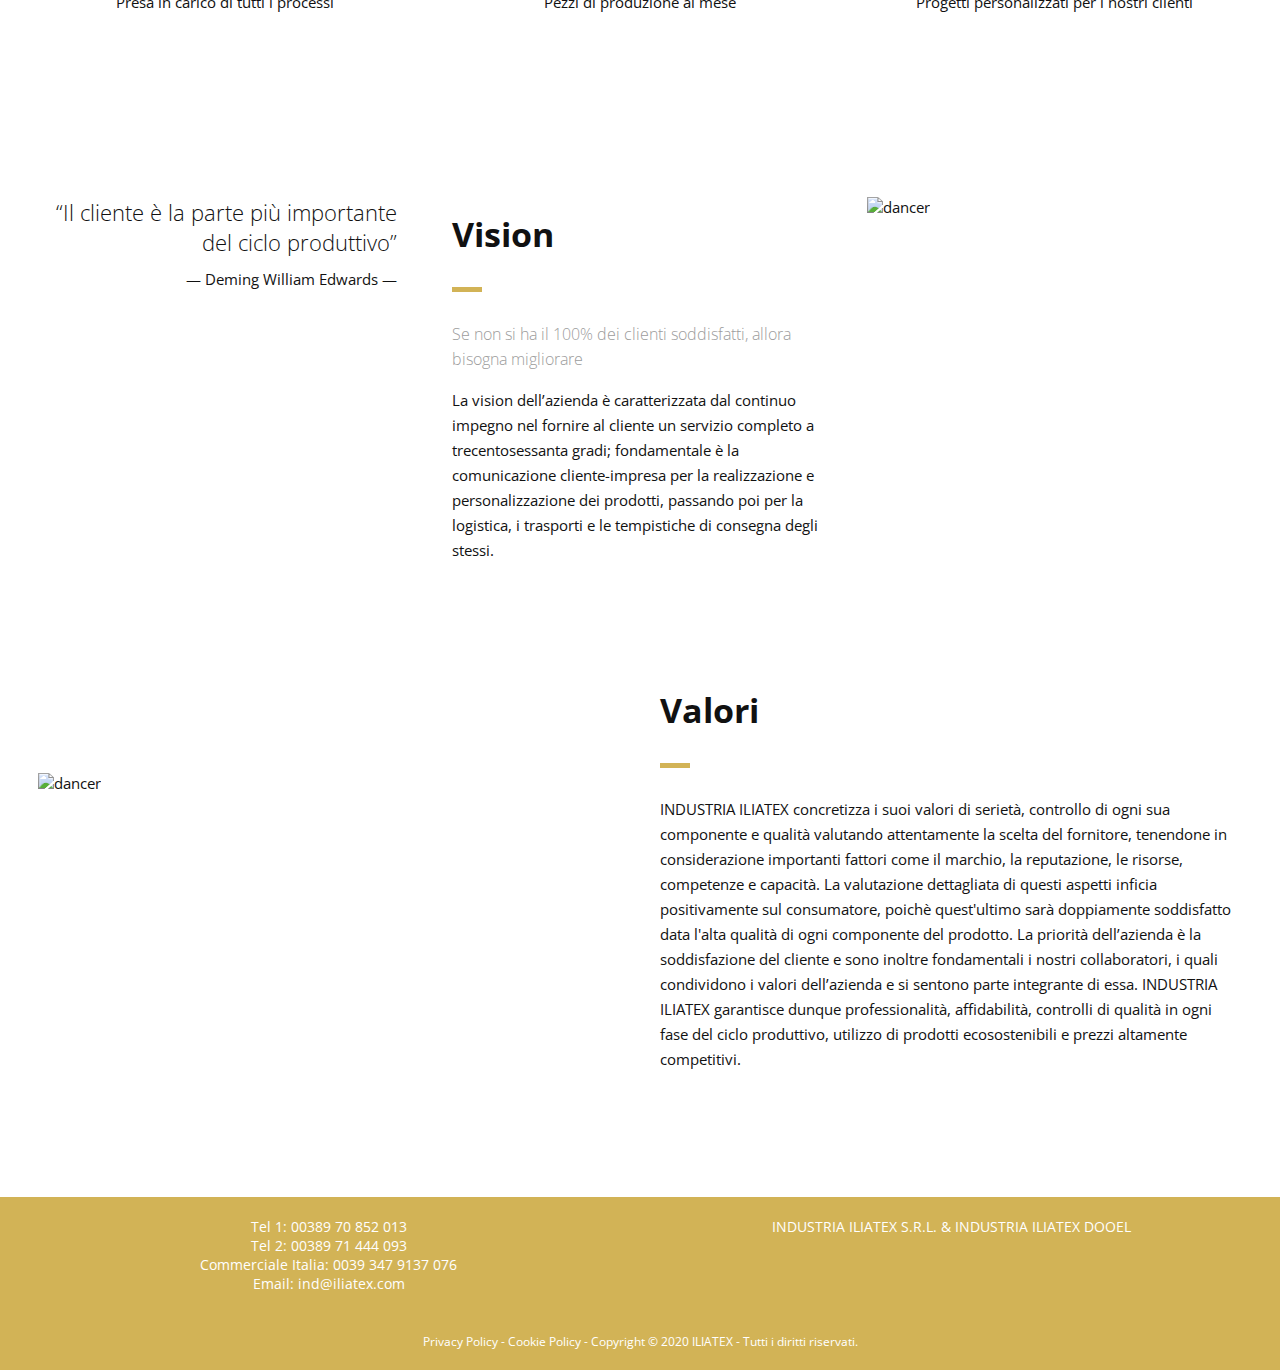
==== commit f8a6dcca: "Update index.html" ====
--- a/index.html
+++ b/index.html
@@ -343,7 +343,7 @@
                 Commerciale Italia: 0039 347 9137 076 <br/>
                 Email: <a href="mailto:ind@iliatex.com" style="font-size: 14px;">ind@iliatex.com</a>
             </div>
-            <div class="col-2" style="text-align: center;font-size: 14px;">INDUSTRIA ILIATEX S.R.L. & INDUSTRIA ILIATEX DOOEL <br/>VAT N°: 4009018506248<br/>EMBS: 7256272 </div>
+            <div class="col-2" style="text-align: center;font-size: 14px;">INDUSTRIA ILIATEX S.R.L. & INDUSTRIA ILIATEX DOOEL <br/> </div>
     
             <div class="col-1" style="text-align: center;"><a href="/privacy-policy.html">Privacy Policy</a> - <a href="/cookie-policy.html">Cookie Policy</a> - Copyright © 2020 ILIATEX - Tutti i diritti riservati.</div>
         </div>
